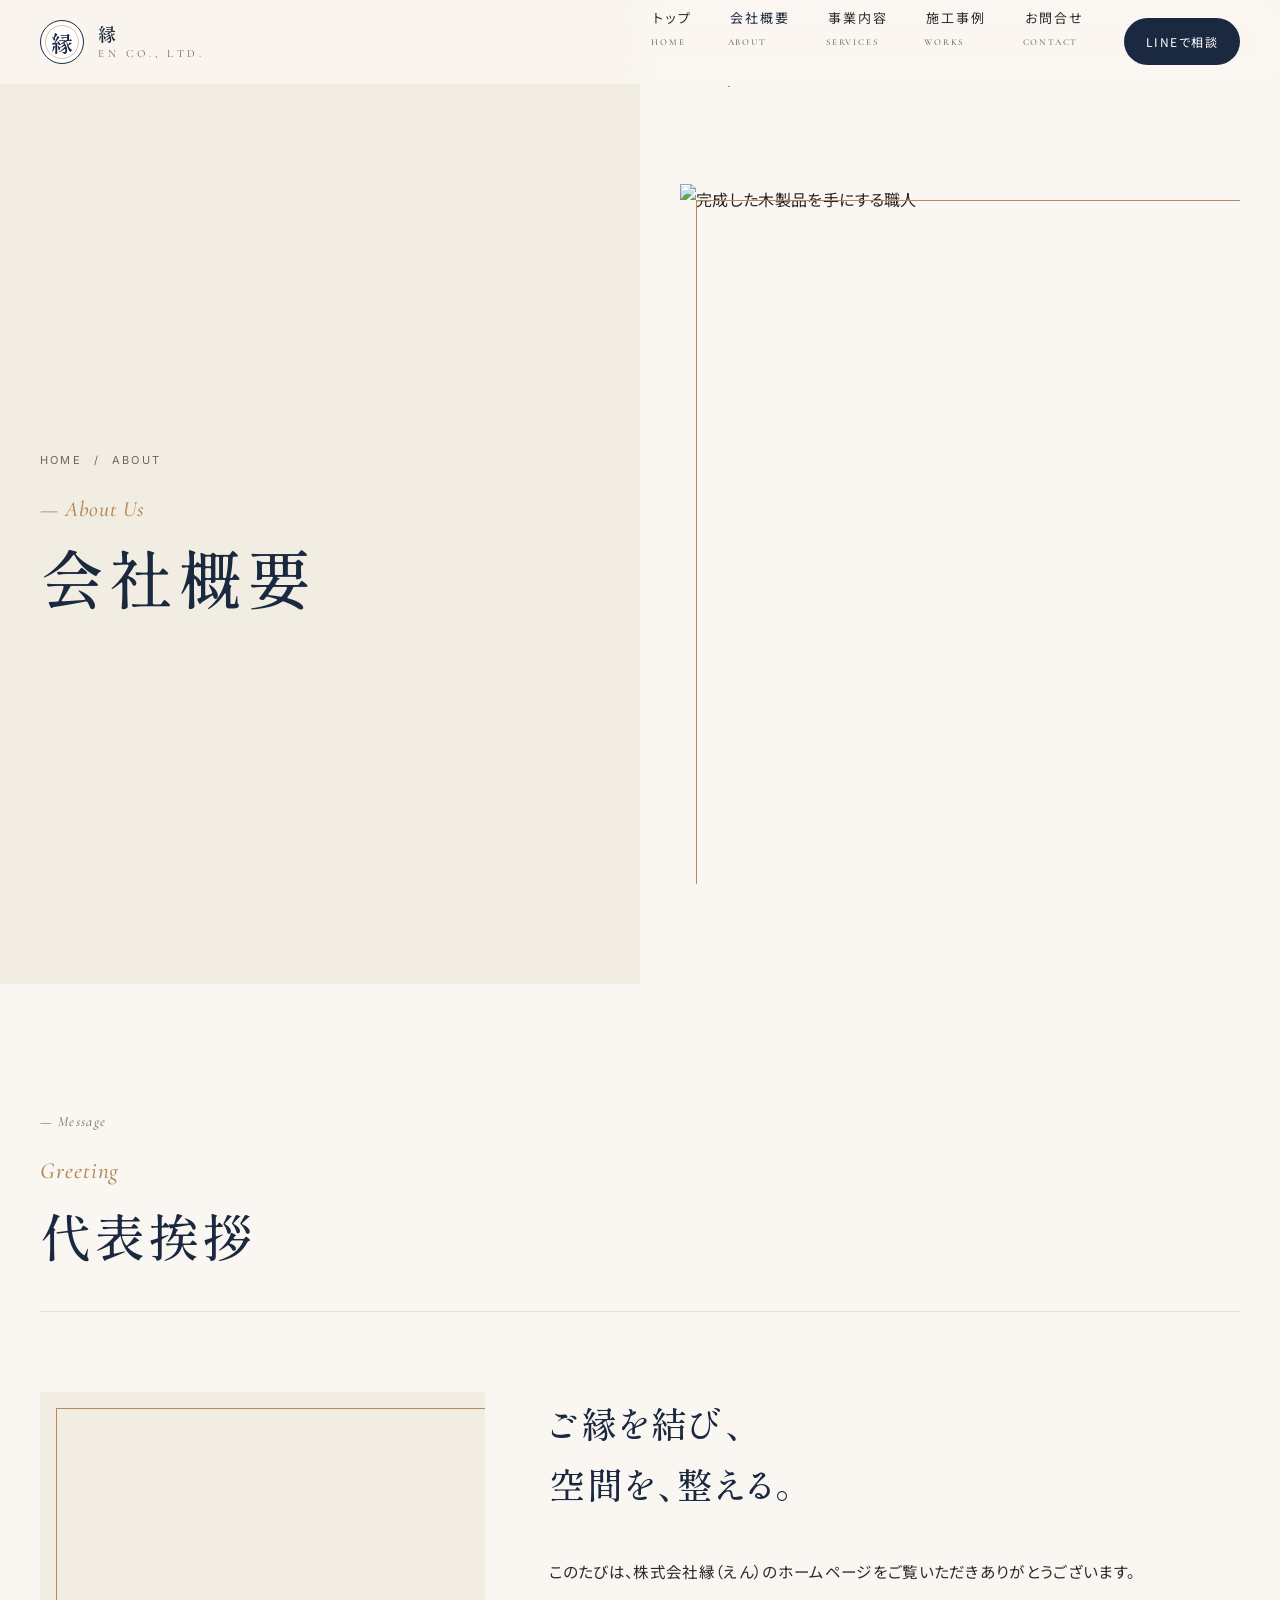
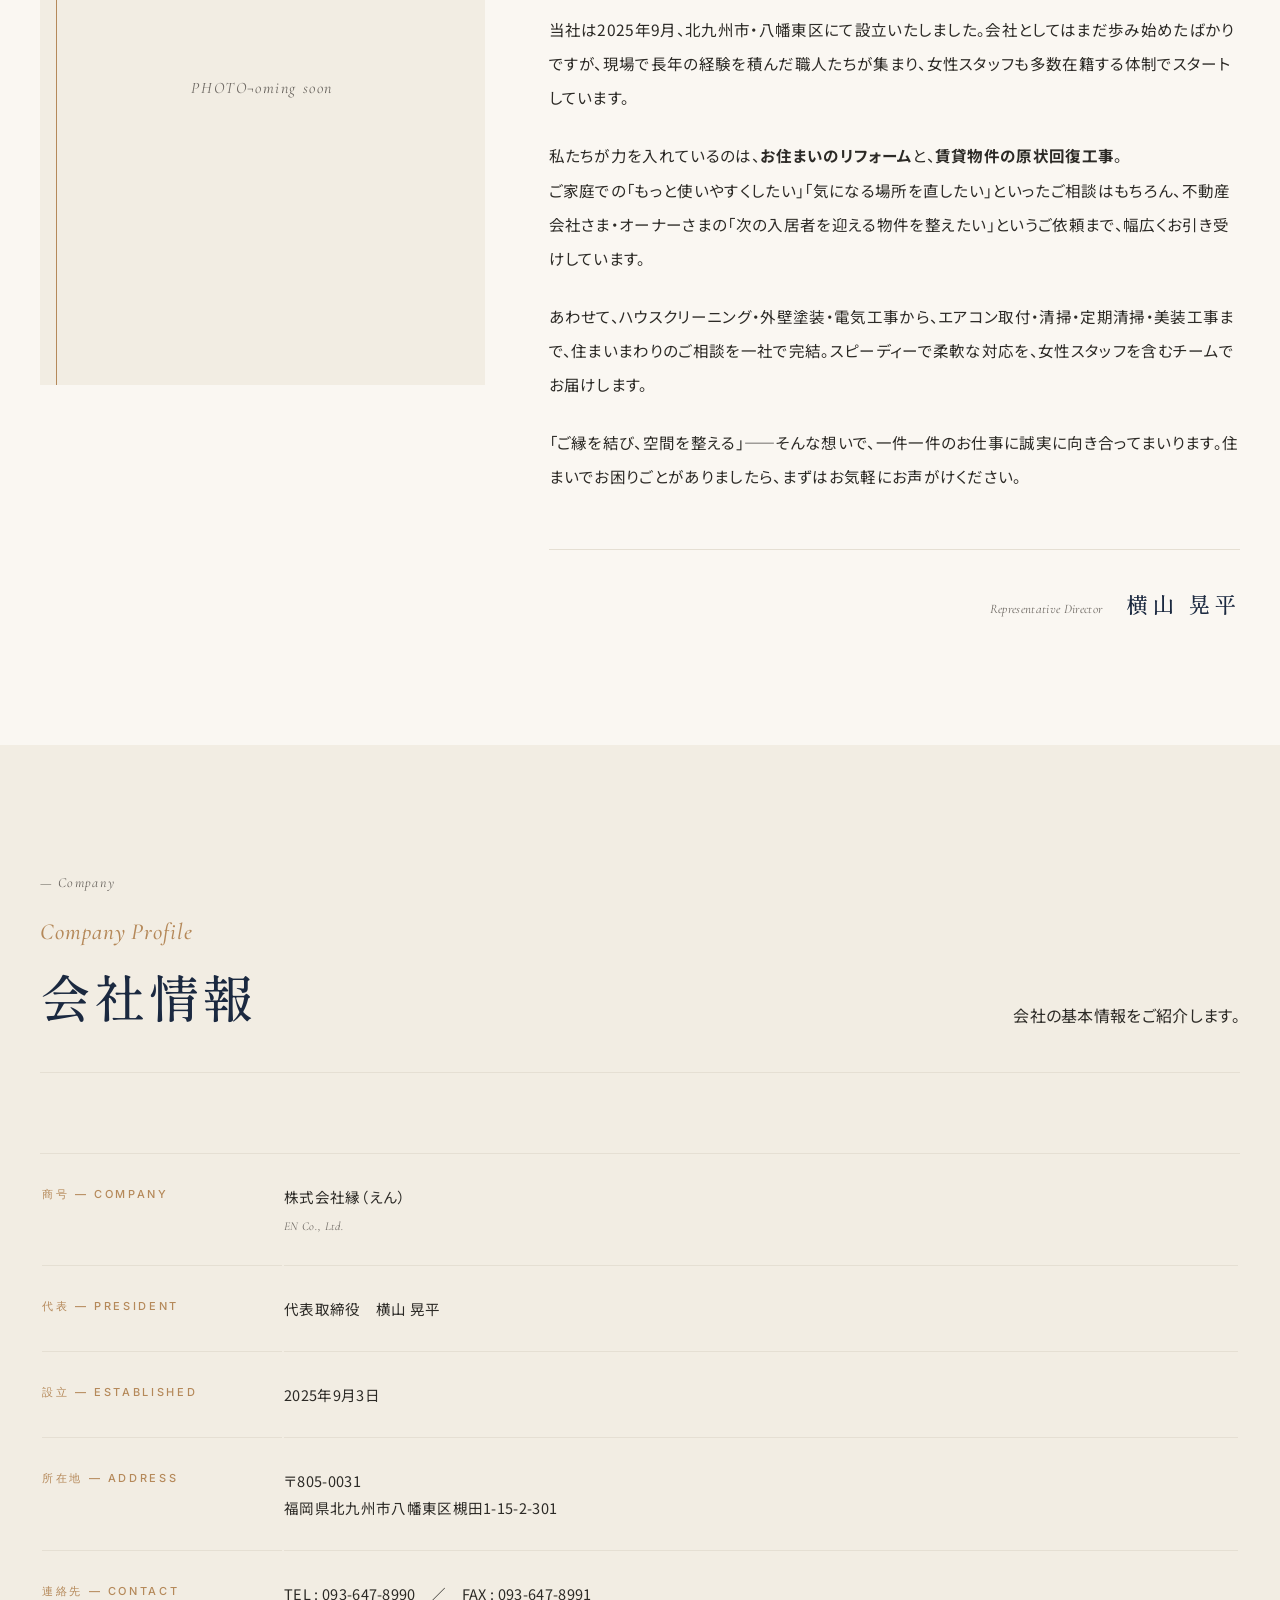
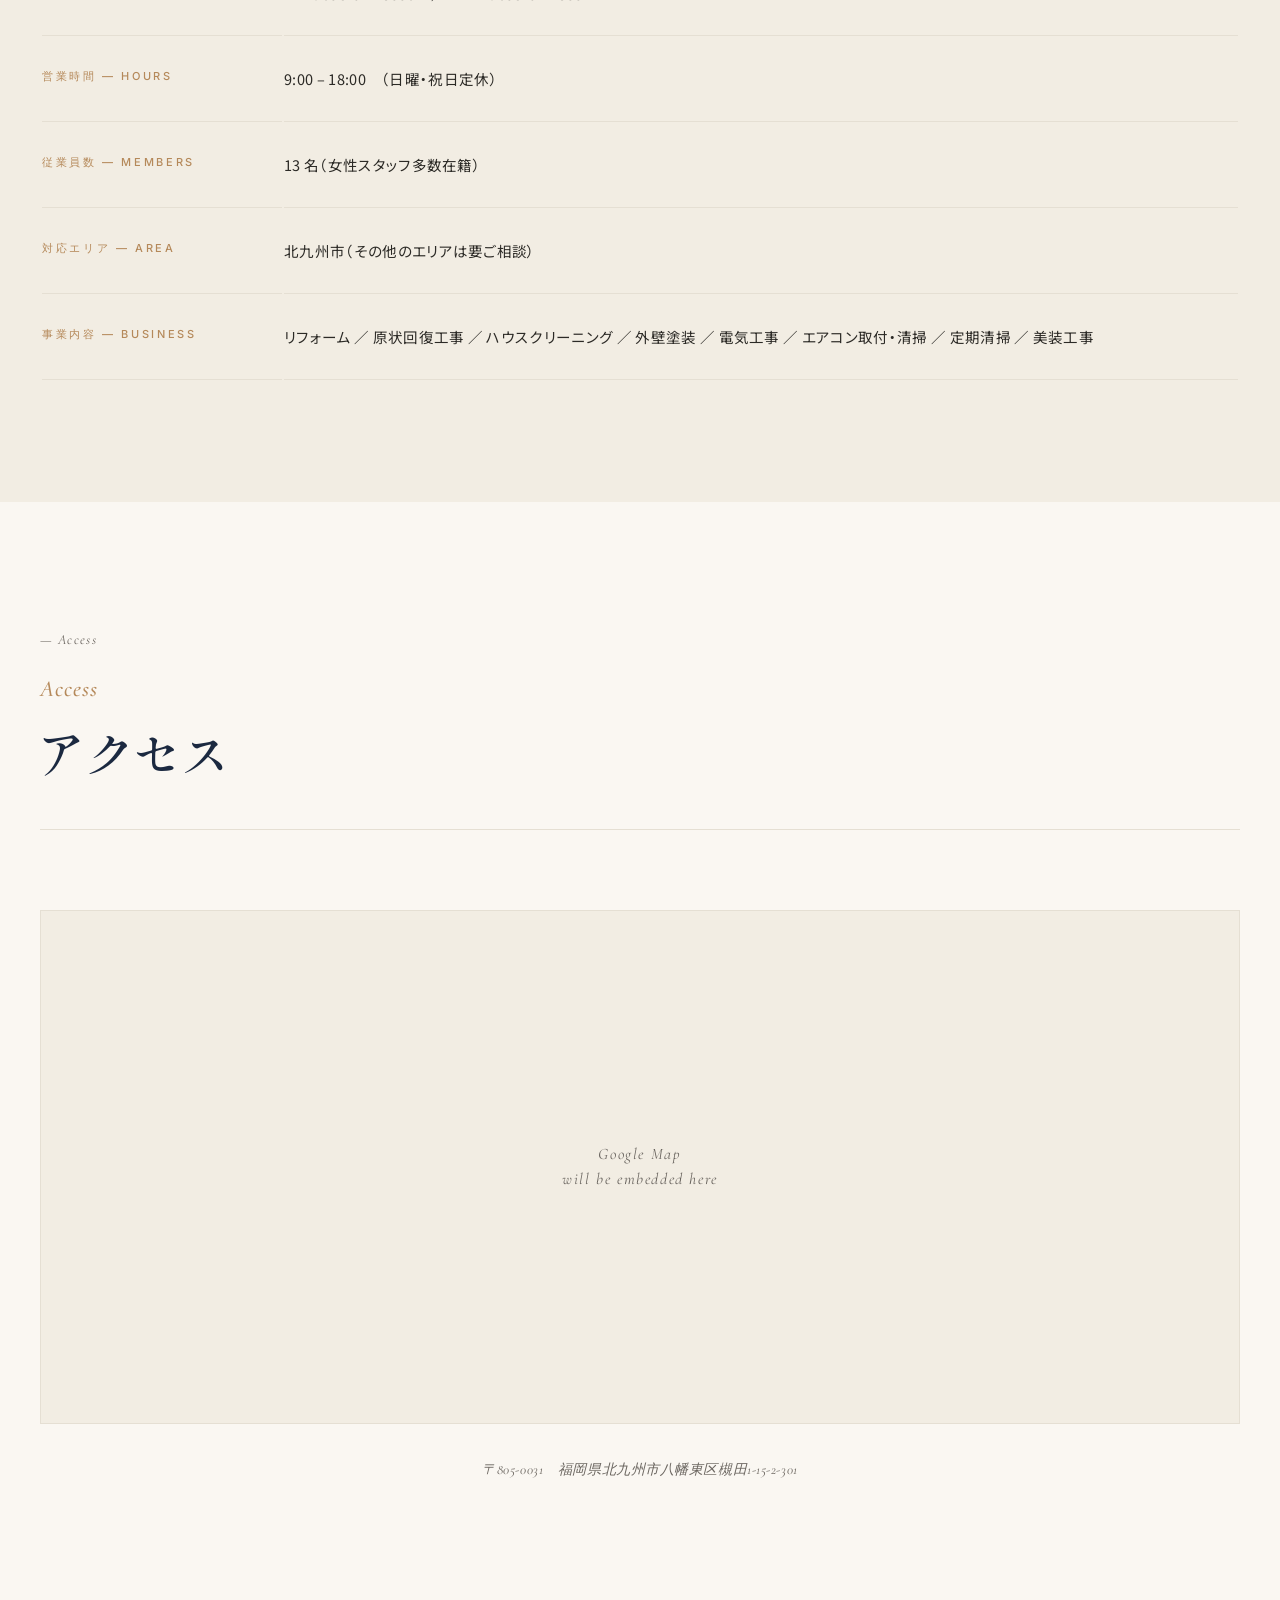
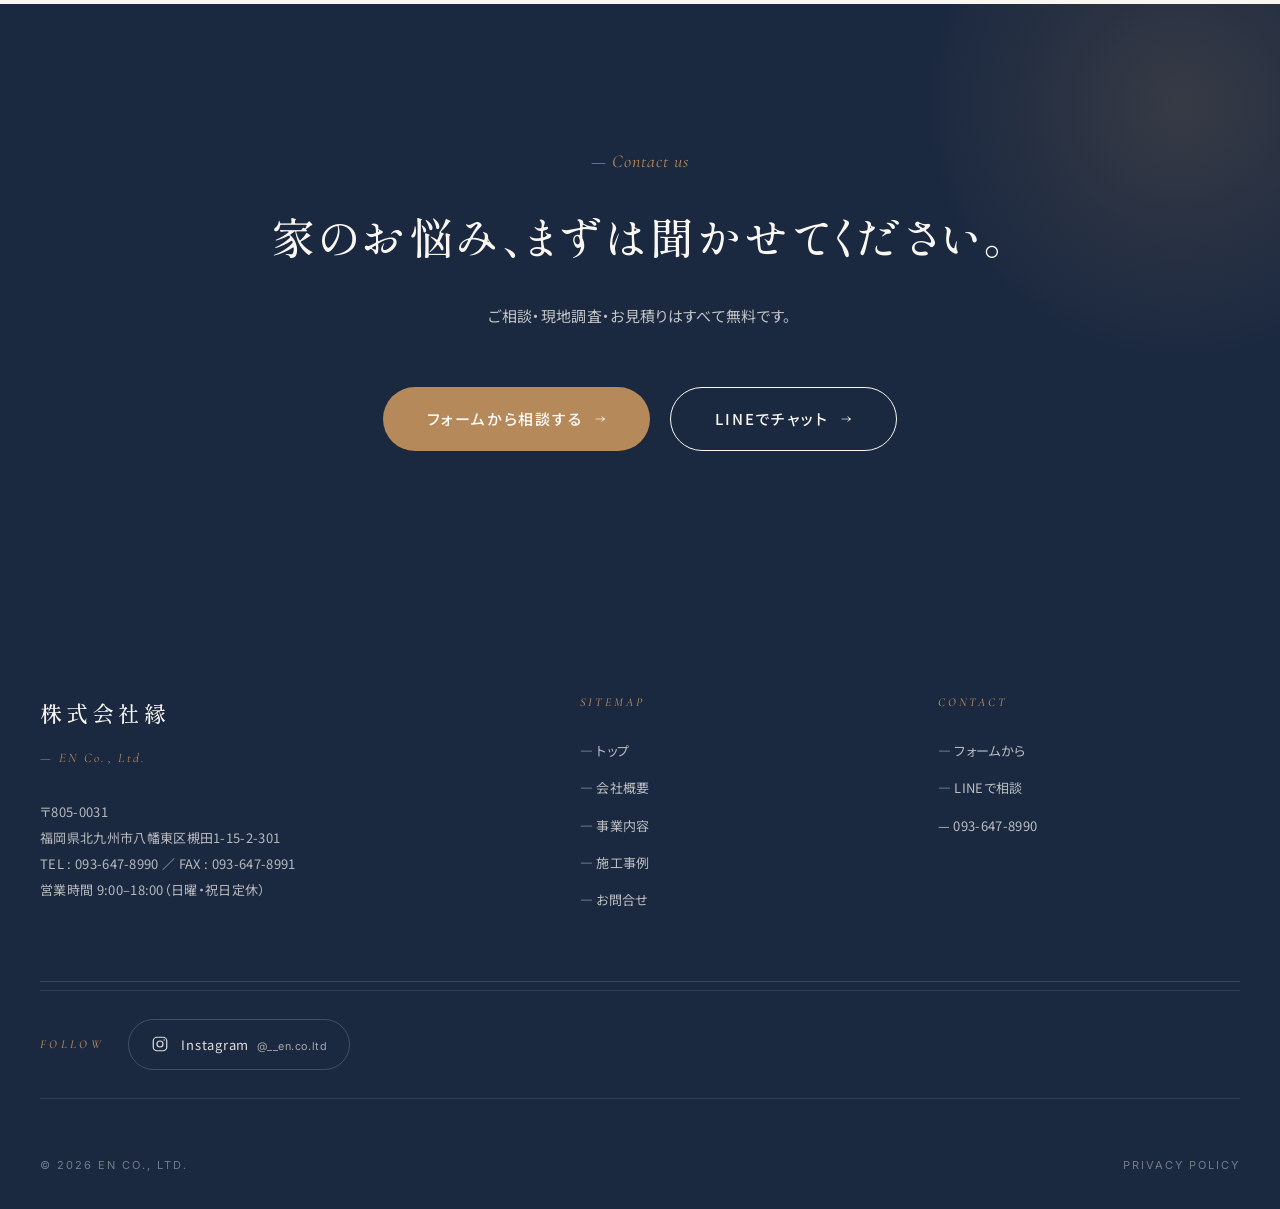
==== about.html @ c2e96997 "Services: swap リノベ → ハウスクリーニング, wire up Instagram Per the president's note (2026-05-19): drop リノベーショ" ====
<!DOCTYPE html>
<html lang="ja">
<head>
<meta charset="UTF-8">
<meta name="viewport" content="width=device-width, initial-scale=1">
<title>会社概要 ｜ 株式会社縁（えん）</title>
<meta name="description" content="株式会社縁（えん）の会社概要・代表挨拶・アクセス情報。北九州市八幡東区を拠点に、お住まいのリフォームと賃貸物件の原状回復を二本柱に、住まいまわりの工事を承ります。">
<link rel="preconnect" href="https://fonts.googleapis.com">
<link rel="preconnect" href="https://fonts.gstatic.com" crossorigin>
<link href="https://fonts.googleapis.com/css2?family=Cormorant+Garamond:ital,wght@0,500;1,500;1,600&family=Inter:wght@400;500;600&family=Noto+Sans+JP:wght@300;400;500;700&family=Shippori+Mincho+B1:wght@400;500;600;700&display=swap" rel="stylesheet">
<link rel="stylesheet" href="assets/css/style.css">
</head>
<body>

<header class="header">
  <div class="header__inner">
    <a href="index.html" class="logo">
      <span class="logo__mark">縁</span>
      <span class="logo__name"><strong>縁</strong><small>EN Co., Ltd.</small></span>
    </a>
    <nav class="gnav">
      <ul class="gnav__list">
        <li><a href="index.html">トップ<small>HOME</small></a></li>
        <li><a href="about.html" class="is-active">会社概要<small>ABOUT</small></a></li>
        <li><a href="services.html">事業内容<small>SERVICES</small></a></li>
        <li><a href="works.html">施工事例<small>WORKS</small></a></li>
        <li><a href="contact.html">お問合せ<small>CONTACT</small></a></li>
      </ul>
      <a href="#" class="gnav__cta">LINEで相談</a>
      <button class="menu-toggle" aria-label="メニュー"><span></span><span></span><span></span></button>
    </nav>
  </div>
</header>

<!-- Page Hero -->
<section class="page-hero">
  <div class="container">
    <div class="page-hero__inner">
      <div data-reveal>
        <p class="crumb"><a href="index.html">Home</a><span>/</span><span>About</span></p>
        <h1 class="page-hero__title">
          <span class="page-hero__title-en">— About Us</span>
          会社概要
        </h1>
      </div>
      <div class="page-hero__visual" data-reveal>
        <img src="https://images.unsplash.com/photo-1626081063434-79a2169791b1?w=900&q=80" alt="完成した木製品を手にする職人">
      </div>
    </div>
  </div>
</section>

<!-- Greeting -->
<section class="section">
  <div class="container">
    <header class="section__head" data-reveal>
      <div class="section__head-main">
        <span class="section__num">— Message</span>
        <h2 class="section__title">
          <span class="section__title-en">Greeting</span>
          代表挨拶
        </h2>
      </div>
    </header>

    <div class="greeting">
      <div class="greeting__photo" data-reveal></div>
      <div data-reveal>
        <h3 class="greeting__title">
          ご縁を結び、<br>
          空間を、整える。
        </h3>
        <div class="greeting__body">
          <p>このたびは、株式会社縁（えん）のホームページをご覧いただきありがとうございます。</p>
          <p>当社は2025年9月、北九州市・八幡東区にて設立いたしました。会社としてはまだ歩み始めたばかりですが、現場で長年の経験を積んだ職人たちが集まり、女性スタッフも多数在籍する体制でスタートしています。</p>
          <p>私たちが力を入れているのは、<strong>お住まいのリフォーム</strong>と、<strong>賃貸物件の原状回復工事</strong>。<br>ご家庭での「もっと使いやすくしたい」「気になる場所を直したい」といったご相談はもちろん、不動産会社さま・オーナーさまの「次の入居者を迎える物件を整えたい」というご依頼まで、幅広くお引き受けしています。</p>
          <p>あわせて、ハウスクリーニング・外壁塗装・電気工事から、エアコン取付・清掃・定期清掃・美装工事まで、住まいまわりのご相談を一社で完結。スピーディーで柔軟な対応を、女性スタッフを含むチームでお届けします。</p>
          <p>「ご縁を結び、空間を整える」——そんな想いで、一件一件のお仕事に誠実に向き合ってまいります。住まいでお困りごとがありましたら、まずはお気軽にお声がけください。</p>
        </div>
        <div class="greeting__sign">
          <small>Representative Director</small>
          <strong>横山 晃平</strong>
        </div>
      </div>
    </div>
  </div>
</section>

<!-- Company info -->
<section class="section section--alt">
  <div class="container">
    <header class="section__head" data-reveal>
      <div class="section__head-main">
        <span class="section__num">— Company</span>
        <h2 class="section__title">
          <span class="section__title-en">Company Profile</span>
          会社情報
        </h2>
      </div>
      <p class="section__lede">会社の基本情報をご紹介します。</p>
    </header>

    <table class="info-table" data-reveal>
      <tbody>
        <tr><th>商号 — Company</th><td>株式会社縁（えん）<small>EN Co., Ltd.</small></td></tr>
        <tr><th>代表 — President</th><td>代表取締役　横山 晃平</td></tr>
        <tr><th>設立 — Established</th><td>2025年9月3日</td></tr>
        <tr><th>所在地 — Address</th><td>〒805-0031<br>福岡県北九州市八幡東区槻田1-15-2-301</td></tr>
        <tr><th>連絡先 — Contact</th><td>TEL : 093-647-8990　／　FAX : 093-647-8991</td></tr>
        <tr><th>営業時間 — Hours</th><td>9:00 – 18:00　（日曜・祝日定休）</td></tr>
        <tr><th>従業員数 — Members</th><td>13 名（女性スタッフ多数在籍）</td></tr>
        <tr><th>対応エリア — Area</th><td>北九州市（その他のエリアは要ご相談）</td></tr>
        <tr><th>事業内容 — Business</th><td>リフォーム ／ 原状回復工事 ／ ハウスクリーニング ／ 外壁塗装 ／ 電気工事 ／ エアコン取付・清掃 ／ 定期清掃 ／ 美装工事</td></tr>
      </tbody>
    </table>
  </div>
</section>

<!-- Access -->
<section class="section">
  <div class="container">
    <header class="section__head" data-reveal>
      <div class="section__head-main">
        <span class="section__num">— Access</span>
        <h2 class="section__title">
          <span class="section__title-en">Access</span>
          アクセス
        </h2>
      </div>
    </header>
    <div class="map-wrap" data-reveal></div>
    <p class="text-center" style="margin-top: 32px; font-family: var(--ff-en); font-style: italic; font-size: 14px; color: var(--text-mute); letter-spacing: 0.04em;">
      〒805-0031　福岡県北九州市八幡東区槻田1-15-2-301
    </p>
  </div>
</section>

<!-- CTA -->
<section class="cta">
  <div class="container">
    <div class="cta__inner">
      <p class="cta__lead">— Contact us</p>
      <h2 class="cta__title">家のお悩み、まずは聞かせてください。</h2>
      <p class="cta__sub">ご相談・現地調査・お見積りはすべて無料です。</p>
      <div class="cta__btns">
        <a href="contact.html" class="btn btn--accent btn--lg">フォームから相談する</a>
        <a href="#" class="btn btn--ghost btn--lg">LINEでチャット</a>
      </div>
    </div>
  </div>
</section>

<footer class="footer">
  <div class="container">
    <div class="footer__top">
      <div>
        <p class="footer__brand">株式会社縁</p>
        <p class="footer__brand-en">— EN Co., Ltd.</p>
        <p class="footer__addr">〒805-0031<br>福岡県北九州市八幡東区槻田1-15-2-301<br>TEL : 093-647-8990 ／ FAX : 093-647-8991<br>営業時間 9:00–18:00（日曜・祝日定休）</p>
      </div>
      <div>
        <p class="footer__nav-title">Sitemap</p>
        <ul class="footer__nav-list">
          <li><a href="index.html">— トップ</a></li>
          <li><a href="about.html">— 会社概要</a></li>
          <li><a href="services.html">— 事業内容</a></li>
          <li><a href="works.html">— 施工事例</a></li>
          <li><a href="contact.html">— お問合せ</a></li>
        </ul>
      </div>
      <div>
        <p class="footer__nav-title">Contact</p>
        <ul class="footer__nav-list">
          <li><a href="contact.html">— フォームから</a></li>
          <li><a href="#">— LINEで相談</a></li>
          <li><a href="tel:0936478990">— 093-647-8990</a></li>
        </ul>
      </div>
    </div>
    <div class="footer__social">
      <div class="footer__social-row">
        <p class="footer__social-label">Follow</p>
        <a href="https://www.instagram.com/__en.co.ltd/" class="footer__social-link" target="_blank" rel="noopener noreferrer" aria-label="Instagram">
          <svg viewBox="0 0 24 24" fill="none" stroke="currentColor" stroke-width="1.6" stroke-linecap="round" stroke-linejoin="round">
            <rect x="3" y="3" width="18" height="18" rx="5"/>
            <circle cx="12" cy="12" r="4"/>
            <circle cx="17.5" cy="6.5" r="1" fill="currentColor" stroke="none"/>
          </svg>
          <span>Instagram <small>@__en.co.ltd</small></span>
        </a>
      </div>
    </div>
    <div class="footer__bottom">
      <p>© 2026 EN Co., Ltd.</p>
      <p><a href="#">Privacy Policy</a></p>
    </div>
  </div>
</footer>

<script src="assets/js/main.js"></script>
</body>
</html>
---- assets/css/style.css ----
/* =========================================================
   株式会社縁 — Editorial Redesign
   Design tokens follow Tailwind v4 / OKLCH philosophy.
========================================================= */

/* ---------- Reset ---------- */
*, *::before, *::after { box-sizing: border-box; margin: 0; padding: 0; }
html { scroll-behavior: smooth; -webkit-text-size-adjust: 100%; }
img, svg { display: block; max-width: 100%; height: auto; }
a { color: inherit; text-decoration: none; }
ul, ol { list-style: none; }
button { background: none; border: none; cursor: pointer; font: inherit; color: inherit; }
input, textarea, select { font: inherit; color: inherit; }

/* ---------- Tokens ---------- */
:root {
  /* Color — warm neutrals + deep navy + ochre */
  --bg:        #FAF7F2;          /* warm white */
  --bg-alt:    #F2EDE3;          /* warm beige */
  --ink:       #1B2940;          /* deep navy */
  --ink-soft:  #2D3D5A;
  --paper:     #FFFFFF;
  --text:      #2C2A26;          /* warm near-black */
  --text-mute: #6B6660;
  --line:      #E5DFD3;
  --accent:    #B5895A;          /* refined ochre */
  --accent-dk: #8E6A42;
  --accent-bg: #F1E8D8;

  /* Type */
  --ff-serif:  "Shippori Mincho B1", "Noto Serif JP", "Hiragino Mincho ProN", serif;
  --ff-sans:   "Noto Sans JP", -apple-system, BlinkMacSystemFont, "Helvetica Neue", sans-serif;
  --ff-en:     "Cormorant Garamond", "Times New Roman", serif;
  --ff-num:    "Inter", "Helvetica Neue", sans-serif;

  /* Layout */
  --container: 1240px;
  --header-h:  84px;

  /* Easing */
  --ease: cubic-bezier(0.22, 1, 0.36, 1);
}

/* ---------- Base ---------- */
html, body { overflow-x: hidden; }
body {
  font-family: var(--ff-sans);
  font-size: 16px;
  line-height: 1.95;
  color: var(--text);
  background: var(--bg);
  -webkit-font-smoothing: antialiased;
  font-feature-settings: "palt";
  letter-spacing: 0.02em;
  word-break: break-word;
  overflow-wrap: anywhere;
}
::selection { background: var(--ink); color: var(--bg); }

/* ---------- Helpers ---------- */
.container { max-width: var(--container); margin: 0 auto; padding: 0 32px; }
.serif { font-family: var(--ff-serif); }
.en { font-family: var(--ff-en); font-style: italic; font-weight: 500; letter-spacing: 0.02em; }
.num { font-family: var(--ff-num); letter-spacing: 0.05em; }
.eyebrow {
  font-family: var(--ff-num);
  font-size: 11px;
  letter-spacing: 0.32em;
  text-transform: uppercase;
  color: var(--accent);
  font-weight: 500;
}
.line {
  display: inline-block;
  width: 36px;
  height: 1px;
  background: var(--accent);
  vertical-align: middle;
  margin-right: 14px;
}
.text-center { text-align: center; }

/* ---------- Header ---------- */
.header {
  position: fixed;
  inset: 0 0 auto 0;
  height: var(--header-h);
  z-index: 100;
  background: rgba(250, 247, 242, 0.78);
  backdrop-filter: saturate(180%) blur(14px);
  -webkit-backdrop-filter: saturate(180%) blur(14px);
  border-bottom: 1px solid transparent;
  transition: border-color 0.4s var(--ease), background 0.4s var(--ease);
}
.header.is-scrolled { border-bottom-color: var(--line); background: rgba(250, 247, 242, 0.95); }
.header__inner {
  height: 100%;
  display: flex;
  align-items: center;
  justify-content: space-between;
  max-width: var(--container);
  margin: 0 auto;
  padding: 0 32px;
}

.logo { display: flex; align-items: center; gap: 14px; }
.logo__mark {
  width: 44px;
  height: 44px;
  border-radius: 50%;
  border: 1px solid var(--ink);
  position: relative;
  display: grid;
  place-items: center;
  color: var(--ink);
  font-family: var(--ff-serif);
  font-size: 22px;
  font-weight: 600;
  background: var(--paper);
  transition: transform 0.5s var(--ease);
}
.logo:hover .logo__mark { transform: rotate(-12deg); }
.logo__mark::after {
  content: "";
  position: absolute;
  inset: 4px;
  border: 1px solid var(--accent);
  border-radius: 50%;
  opacity: 0.5;
}
.logo__name { line-height: 1.2; }
.logo__name strong {
  font-family: var(--ff-serif);
  font-size: 18px;
  letter-spacing: 0.18em;
  font-weight: 600;
  color: var(--ink);
  display: block;
}
.logo__name small {
  font-family: var(--ff-en);
  font-size: 11px;
  letter-spacing: 0.32em;
  color: var(--text-mute);
  text-transform: uppercase;
  display: block;
  margin-top: 3px;
}

.gnav { display: flex; align-items: center; gap: 40px; }
.gnav__list { display: flex; gap: 36px; align-items: center; }
.gnav__list a {
  font-size: 13px;
  letter-spacing: 0.16em;
  position: relative;
  padding: 8px 2px;
  color: var(--text);
  transition: color 0.3s;
}
.gnav__list a small {
  display: block;
  font-family: var(--ff-en);
  font-size: 9px;
  letter-spacing: 0.2em;
  color: var(--text-mute);
  margin-top: 2px;
  text-transform: uppercase;
  font-style: normal;
  font-weight: 500;
}
.gnav__list a::after {
  content: "";
  position: absolute;
  left: 0;
  right: 0;
  bottom: -2px;
  height: 1px;
  background: var(--accent);
  transform: scaleX(0);
  transform-origin: left;
  transition: transform 0.4s var(--ease);
}
.gnav__list a:hover, .gnav__list a.is-active { color: var(--ink); }
.gnav__list a:hover::after, .gnav__list a.is-active::after { transform: scaleX(1); }

.gnav__cta {
  display: inline-flex;
  align-items: center;
  gap: 8px;
  padding: 12px 22px;
  border-radius: 999px;
  background: var(--ink);
  color: var(--paper) !important;
  font-size: 12px;
  letter-spacing: 0.12em;
  transition: background 0.3s, transform 0.3s var(--ease);
}
.gnav__cta:hover { background: var(--accent-dk); transform: translateY(-2px); }
.gnav__cta::after { display: none !important; }

.menu-toggle {
  display: none;
  width: 44px;
  height: 44px;
  position: relative;
}
.menu-toggle span {
  position: absolute;
  left: 10px;
  width: 24px;
  height: 1px;
  background: var(--ink);
  transition: all 0.4s var(--ease);
}
.menu-toggle span:nth-child(1) { top: 16px; }
.menu-toggle span:nth-child(2) { top: 22px; }
.menu-toggle span:nth-child(3) { top: 28px; }
.menu-toggle.is-open span:nth-child(1) { top: 22px; transform: rotate(45deg); }
.menu-toggle.is-open span:nth-child(2) { opacity: 0; }
.menu-toggle.is-open span:nth-child(3) { top: 22px; transform: rotate(-45deg); }

/* ---------- Buttons ---------- */
.btn {
  display: inline-flex;
  align-items: center;
  justify-content: center;
  gap: 12px;
  min-height: 56px;
  padding: 0 36px;
  font-size: 14px;
  letter-spacing: 0.12em;
  font-weight: 500;
  border-radius: 999px;
  transition: all 0.5s var(--ease);
  position: relative;
  overflow: hidden;
}
.btn::after {
  content: "→";
  display: inline-block;
  font-family: var(--ff-en);
  font-style: normal;
  font-size: 16px;
  transition: transform 0.4s var(--ease);
}
.btn:hover::after { transform: translateX(4px); }
.btn--ink { background: var(--ink); color: var(--paper); }
.btn--ink:hover { background: var(--accent-dk); }
.btn--accent { background: var(--accent); color: var(--paper); }
.btn--accent:hover { background: var(--accent-dk); }
.btn--ghost { border: 1px solid var(--ink); color: var(--ink); background: transparent; }
.btn--ghost:hover { background: var(--ink); color: var(--paper); }
.btn--line { background: #06c755; color: #fff; }
.btn--line:hover { background: #05a848; }
.btn--lg { min-height: 64px; padding: 0 44px; font-size: 15px; }
.btn--full { width: 100%; }

/* ---------- Hero (Top) ---------- */
.hero {
  position: relative;
  padding: calc(var(--header-h) + 40px) 0 80px;
  overflow: hidden;
  background: var(--bg);
}
.hero__layout {
  display: grid;
  grid-template-columns: 1.05fr 1fr;
  gap: 80px;
  align-items: center;
  min-height: calc(100vh - var(--header-h));
  padding: 40px 0;
}
.hero__copy { position: relative; }
.hero__eyebrow { margin-bottom: 36px; display: inline-flex; align-items: center; }
.hero__title {
  font-family: var(--ff-serif);
  font-weight: 500;
  font-size: clamp(38px, 6vw, 76px);
  line-height: 1.32;
  letter-spacing: 0.06em;
  color: var(--ink);
  margin-bottom: 36px;
}
.hero__title em {
  font-style: normal;
  color: var(--accent);
  font-family: inherit;
  font-weight: 600;
}
.hero__catchphrase-en {
  font-family: var(--ff-en);
  font-style: italic;
  font-size: 16px;
  letter-spacing: 0.06em;
  color: var(--accent);
  margin-top: 24px;
  margin-bottom: 8px;
}
.hero__sub {
  font-size: 16px;
  line-height: 2.2;
  color: var(--text);
  margin-bottom: 48px;
  max-width: 520px;
}
.hero__ctas { display: flex; gap: 16px; flex-wrap: wrap; }

.hero__visual {
  position: relative;
  aspect-ratio: 4 / 5;
  overflow: hidden;
}
.hero__visual::before {
  content: "";
  position: absolute;
  inset: 0;
  background: url('https://images.unsplash.com/photo-1776831234992-57ee0eaa9bbf?w=1600&q=85') center/cover;
  filter: saturate(0.85) contrast(1.05);
}
.hero__visual::after {
  content: "";
  position: absolute;
  inset: 0;
  background: linear-gradient(to bottom, transparent 50%, rgba(27, 41, 64, 0.18));
}
.hero__caption {
  position: absolute;
  bottom: 32px;
  right: 32px;
  background: var(--bg);
  padding: 24px 32px;
  z-index: 2;
  border-top: 1px solid var(--accent);
}
.hero__caption-num {
  font-family: var(--ff-en);
  font-style: italic;
  font-size: 56px;
  color: var(--ink);
  line-height: 1;
  margin-bottom: 8px;
}
.hero__caption-num small { font-size: 18px; vertical-align: super; }
.hero__caption-label {
  font-family: var(--ff-num);
  font-size: 11px;
  letter-spacing: 0.3em;
  color: var(--text-mute);
  text-transform: uppercase;
}

.hero__scroll {
  position: absolute;
  bottom: 24px;
  left: 50%;
  transform: translateX(-50%);
  display: flex;
  flex-direction: column;
  align-items: center;
  gap: 8px;
  font-family: var(--ff-en);
  font-size: 11px;
  letter-spacing: 0.32em;
  color: var(--text-mute);
  text-transform: uppercase;
}
.hero__scroll::after {
  content: "";
  display: block;
  width: 1px;
  height: 60px;
  background: linear-gradient(to bottom, var(--accent), transparent);
  animation: scrollDown 2.4s ease-in-out infinite;
}
@keyframes scrollDown {
  0% { transform: scaleY(0); transform-origin: top; }
  50% { transform: scaleY(1); transform-origin: top; }
  50.01% { transform-origin: bottom; }
  100% { transform: scaleY(0); transform-origin: bottom; }
}

/* ---------- Section ---------- */
.section { padding: 140px 0; position: relative; }
.section--alt { background: var(--bg-alt); }
.section--ink { background: var(--ink); color: var(--bg); }
.section--ink .eyebrow { color: var(--accent); }

.section__head {
  display: grid;
  grid-template-columns: 1fr auto;
  gap: 40px;
  align-items: end;
  margin-bottom: 80px;
  border-bottom: 1px solid var(--line);
  padding-bottom: 40px;
}
.section__head-main { max-width: 720px; }
.section__num {
  font-family: var(--ff-en);
  font-style: italic;
  font-size: 14px;
  color: var(--text-mute);
  letter-spacing: 0.1em;
}
.section__title {
  font-family: var(--ff-serif);
  font-size: clamp(32px, 4vw, 52px);
  font-weight: 500;
  line-height: 1.4;
  letter-spacing: 0.06em;
  color: var(--ink);
  margin-top: 20px;
}
.section--ink .section__title { color: var(--bg); }
.section__title-en {
  display: block;
  font-family: var(--ff-en);
  font-style: italic;
  font-size: 0.45em;
  color: var(--accent);
  margin-bottom: 12px;
  letter-spacing: 0.04em;
  font-weight: 500;
}
.section__lede {
  font-size: 16px;
  line-height: 2.1;
  color: var(--text);
  max-width: 380px;
}
.section--ink .section__lede { color: rgba(250, 247, 242, 0.78); }

/* ---------- Service grid ---------- */
.svc-grid {
  display: grid;
  grid-template-columns: repeat(2, 1fr);
  border-top: 1px solid var(--line);
  border-left: 1px solid var(--line);
}
.svc-cell {
  padding: 56px 48px;
  border-right: 1px solid var(--line);
  border-bottom: 1px solid var(--line);
  background: var(--paper);
  position: relative;
  transition: background 0.4s var(--ease);
}
.svc-cell:hover { background: var(--bg); }
.svc-cell__num {
  font-family: var(--ff-en);
  font-style: italic;
  font-size: 14px;
  color: var(--accent);
  letter-spacing: 0.1em;
  margin-bottom: 24px;
}
.svc-cell__icon { width: 40px; height: 40px; color: var(--ink); margin-bottom: 24px; }
.svc-cell__title {
  font-family: var(--ff-serif);
  font-size: 24px;
  font-weight: 500;
  letter-spacing: 0.08em;
  color: var(--ink);
  margin-bottom: 12px;
}
.svc-cell__title-en {
  font-family: var(--ff-en);
  font-style: italic;
  font-size: 14px;
  color: var(--text-mute);
  margin-bottom: 24px;
  letter-spacing: 0.06em;
}
.svc-cell__desc { font-size: 14.5px; line-height: 2; color: var(--text); }
.svc-cell--main { background: linear-gradient(180deg, var(--accent-bg) 0%, var(--paper) 100%); }
.svc-cell--main .svc-cell__num { color: var(--accent-dk); font-weight: 700; }
.svc-cell--main .svc-cell__icon { color: var(--accent-dk); }
.svc-row--main .svc-row__num { color: var(--accent-dk); font-style: normal; font-weight: 600; }

/* Other services grid */
.other-grid {
  display: grid;
  grid-template-columns: repeat(4, 1fr);
  gap: 28px;
}
.other-cell {
  background: var(--paper);
  border: 1px solid var(--line);
  padding: 36px 28px;
  text-align: center;
  transition: border-color 0.3s, transform 0.3s var(--ease);
}
.other-cell:hover { border-color: var(--accent); transform: translateY(-3px); }
.other-cell .svc-cell__icon { margin: 0 auto 20px; }
.other-cell__title {
  font-family: var(--ff-serif);
  font-size: 18px;
  font-weight: 500;
  letter-spacing: 0.06em;
  color: var(--ink);
  margin-bottom: 12px;
  line-height: 1.6;
}
.other-cell__desc { font-size: 13.5px; line-height: 1.95; color: var(--text); }
@media (max-width: 1024px) {
  .other-grid { grid-template-columns: repeat(2, 1fr); gap: 20px; }
}
@media (max-width: 480px) {
  .other-grid { grid-template-columns: 1fr; }
  .other-cell { padding: 28px 24px; }
}

/* Merged cell (5th service + CTA block) */
.svc-merged {
  grid-column: 1 / -1;
  display: grid;
  grid-template-columns: 1fr 1fr;
  border-right: 1px solid var(--line);
  border-bottom: 1px solid var(--line);
}
.svc-merged__inner { padding: 56px 48px; background: var(--paper); border-right: 1px solid var(--line); }
.svc-merged__cta {
  padding: 56px 48px;
  display: flex;
  flex-direction: column;
  justify-content: center;
  background: var(--ink);
  color: var(--bg);
}
.svc-merged__cta-eyebrow { color: var(--accent) !important; margin-bottom: 24px; display: inline-block; }
.svc-merged__cta-title {
  font-family: var(--ff-serif);
  font-size: 28px;
  font-weight: 500;
  letter-spacing: 0.06em;
  line-height: 1.6;
  color: var(--bg);
  margin-bottom: 28px;
}
.svc-merged__cta .btn { align-self: flex-start; }

/* ---------- Reasons ---------- */
.reasons {
  display: grid;
  grid-template-columns: repeat(3, 1fr);
  gap: 64px;
}
.reasons--four { grid-template-columns: repeat(4, 1fr); gap: 48px; }
@media (max-width: 1280px) {
  .reasons--four { grid-template-columns: repeat(2, 1fr); gap: 56px 40px; }
}
@media (max-width: 1024px) {
  .reasons--four { grid-template-columns: repeat(2, 1fr); gap: 48px 32px; }
}
@media (max-width: 768px) {
  .reasons--four { grid-template-columns: 1fr; gap: 48px; }
}
.reason { position: relative; }
.reason__num {
  font-family: var(--ff-en);
  font-style: italic;
  font-size: 80px;
  color: var(--accent);
  line-height: 1;
  margin-bottom: 24px;
  font-weight: 500;
}
.reason__title {
  font-family: var(--ff-serif);
  font-size: 22px;
  font-weight: 500;
  line-height: 1.6;
  letter-spacing: 0.06em;
  color: var(--ink);
  margin-bottom: 20px;
  padding-bottom: 20px;
  border-bottom: 1px solid var(--line);
}
.reason__desc { font-size: 14.5px; line-height: 2; color: var(--text); }
.section--ink .reason__title { color: var(--bg); border-bottom-color: rgba(250,247,242,0.18); }
.section--ink .reason__desc { color: rgba(250, 247, 242, 0.78); }

/* ---------- Works grid ---------- */
.works {
  display: grid;
  grid-template-columns: repeat(3, 1fr);
  gap: 56px 32px;
}
.works--two { grid-template-columns: repeat(2, 1fr); gap: 56px 40px; }
.work {
  display: block;
  cursor: pointer;
}
.work__thumb {
  aspect-ratio: 4 / 5;
  overflow: hidden;
  position: relative;
  margin-bottom: 24px;
  background: var(--bg-alt);
}
.work__thumb img {
  width: 100%;
  height: 100%;
  object-fit: cover;
  filter: saturate(0.88) contrast(1.04);
  transition: transform 1.2s var(--ease);
}
.work:hover .work__thumb img { transform: scale(1.06); }
.work__num {
  position: absolute;
  top: 20px;
  left: 20px;
  font-family: var(--ff-en);
  font-style: italic;
  font-size: 18px;
  color: var(--paper);
  z-index: 1;
}
.work__cat {
  position: absolute;
  bottom: 20px;
  left: 20px;
  font-family: var(--ff-num);
  font-size: 11px;
  letter-spacing: 0.24em;
  color: var(--paper);
  text-transform: uppercase;
  background: rgba(27, 41, 64, 0.85);
  padding: 8px 14px;
  z-index: 1;
}
.work__title {
  font-family: var(--ff-serif);
  font-size: 18px;
  font-weight: 500;
  letter-spacing: 0.06em;
  color: var(--ink);
  margin-bottom: 8px;
  line-height: 1.6;
  transition: color 0.3s;
}
.work:hover .work__title { color: var(--accent); }
.work__meta {
  font-family: var(--ff-num);
  font-size: 11px;
  letter-spacing: 0.18em;
  color: var(--text-mute);
  text-transform: uppercase;
  display: flex;
  gap: 16px;
}
.work--placeholder { cursor: default; pointer-events: none; opacity: 0.7; }
.work__thumb--placeholder {
  background: linear-gradient(135deg, var(--bg-alt), var(--line));
  display: flex;
  align-items: center;
  justify-content: center;
}
.work__thumb--placeholder::before {
  content: "—";
  font-family: var(--ff-en);
  font-style: italic;
  font-size: 48px;
  color: var(--text-mute);
  opacity: 0.5;
}
.work--placeholder .work__cat { background: rgba(107, 102, 96, 0.92); }

/* ---------- About preview (Top) ---------- */
.about-preview { display: grid; grid-template-columns: 1fr 1.1fr; gap: 100px; align-items: center; }
.about-preview__visual {
  aspect-ratio: 4 / 5;
  position: relative;
  overflow: hidden;
}
.about-preview__visual img {
  width: 100%; height: 100%; object-fit: cover;
  filter: saturate(0.85) contrast(1.04);
}
.about-preview__visual::after {
  content: "";
  position: absolute;
  inset: 0;
  border: 1px solid var(--accent);
  pointer-events: none;
  transform: translate(20px, 20px);
}
.about-preview__copy h2 {
  font-family: var(--ff-serif);
  font-size: clamp(28px, 3.5vw, 44px);
  font-weight: 500;
  letter-spacing: 0.06em;
  line-height: 1.5;
  color: var(--ink);
  margin: 24px 0 32px;
}
.about-preview__copy p {
  font-size: 15.5px;
  line-height: 2.1;
  margin-bottom: 24px;
  color: var(--text);
}
.about-preview__cta { margin-top: 40px; display: flex; gap: 24px; flex-wrap: wrap; align-items: center; }
.about-preview__ig {
  display: inline-flex;
  align-items: center;
  gap: 10px;
  font-family: var(--ff-en);
  font-style: italic;
  font-size: 13px;
  letter-spacing: 0.06em;
  color: var(--text-mute);
  transition: color 0.3s var(--ease);
}
.about-preview__ig:hover { color: var(--accent-dk); }
.about-preview__ig svg { width: 18px; height: 18px; color: var(--accent); }
.about-preview__ig small { font-family: var(--ff-num); font-style: normal; letter-spacing: 0.04em; opacity: 0.7; }
.section__more { text-align: center; margin-top: 80px; }
@media (max-width: 768px) {
  .section__more { margin-top: 48px; }
  .about-preview__cta { margin-top: 32px; }
}

/* ---------- CTA Section ---------- */
.cta {
  padding: 140px 0;
  background: var(--ink);
  color: var(--bg);
  position: relative;
  overflow: hidden;
}
.cta::before {
  content: "";
  position: absolute;
  top: -200px;
  right: -200px;
  width: 600px;
  height: 600px;
  border-radius: 50%;
  background: radial-gradient(circle, rgba(181, 137, 90, 0.18), transparent 60%);
  pointer-events: none;
}
.cta__inner { position: relative; z-index: 1; max-width: 880px; margin: 0 auto; text-align: center; }
.cta__lead {
  font-family: var(--ff-en);
  font-style: italic;
  font-size: 18px;
  color: var(--accent);
  letter-spacing: 0.06em;
  margin-bottom: 24px;
}
.cta__title {
  font-family: var(--ff-serif);
  font-size: clamp(28px, 3.5vw, 44px);
  font-weight: 500;
  line-height: 1.5;
  letter-spacing: 0.08em;
  color: var(--bg);
  margin-bottom: 32px;
}
.cta__sub { font-size: 15px; line-height: 2; color: rgba(250,247,242,0.75); margin-bottom: 56px; }
.cta__btns { display: flex; gap: 20px; justify-content: center; flex-wrap: wrap; }
.cta__btns .btn--ghost { border-color: var(--bg); color: var(--bg); }
.cta__btns .btn--ghost:hover { background: var(--bg); color: var(--ink); }

/* ---------- Footer ---------- */
.footer { background: var(--ink); color: rgba(250,247,242,0.72); padding: 100px 0 32px; }
.footer__top { display: grid; grid-template-columns: 1.6fr 1fr 1fr; gap: 80px; padding-bottom: 56px; border-bottom: 1px solid rgba(250,247,242,0.14); }
.footer__brand { font-family: var(--ff-serif); font-size: 22px; letter-spacing: 0.18em; color: var(--bg); margin-bottom: 12px; font-weight: 500; }
.footer__brand-en { font-family: var(--ff-en); font-style: italic; font-size: 13px; letter-spacing: 0.18em; color: var(--accent); margin-bottom: 28px; }
.footer__addr { font-size: 13px; line-height: 2; color: rgba(250,247,242,0.7); }
.footer__nav-title { font-family: var(--ff-en); font-style: italic; font-size: 12px; letter-spacing: 0.24em; color: var(--accent); margin-bottom: 24px; text-transform: uppercase; font-weight: 500; }
.footer__nav-list li { margin-bottom: 12px; font-size: 13px; }
.footer__nav-list a { transition: color 0.3s; }
.footer__nav-list a:hover { color: var(--accent); }
.footer__bottom { padding-top: 28px; display: flex; justify-content: space-between; flex-wrap: wrap; gap: 12px; font-family: var(--ff-num); font-size: 11px; letter-spacing: 0.18em; color: rgba(250,247,242,0.4); text-transform: uppercase; }

.footer__social {
  padding: 28px 0;
  margin-top: 8px;
  border-top: 1px solid rgba(250, 247, 242, 0.1);
  border-bottom: 1px solid rgba(250, 247, 242, 0.1);
  margin-bottom: 28px;
}
.footer__social-row {
  display: flex;
  align-items: center;
  gap: 24px;
  flex-wrap: wrap;
}
.footer__social-label {
  font-family: var(--ff-en);
  font-style: italic;
  font-size: 12px;
  letter-spacing: 0.28em;
  color: var(--accent);
  text-transform: uppercase;
  font-weight: 500;
}
.footer__social-link {
  display: inline-flex;
  align-items: center;
  gap: 12px;
  padding: 12px 22px;
  border: 1px solid rgba(250, 247, 242, 0.18);
  border-radius: 999px;
  font-size: 13px;
  letter-spacing: 0.06em;
  color: rgba(250, 247, 242, 0.88);
  transition: all 0.35s var(--ease);
}
.footer__social-link:hover {
  background: var(--accent);
  border-color: var(--accent);
  color: var(--bg);
  transform: translateY(-1px);
}
.footer__social-link svg { width: 18px; height: 18px; }
.footer__social-link small { opacity: 0.7; font-family: var(--ff-num); letter-spacing: 0.04em; margin-left: 4px; }
@media (max-width: 768px) {
  .footer__social-row { gap: 12px; }
  .footer__social-link { padding: 10px 16px; font-size: 12px; }
}

/* ---------- Page Hero (Subpages) ---------- */
.page-hero {
  position: relative;
  padding: calc(var(--header-h) + 100px) 0 100px;
  overflow: hidden;
  background: var(--bg-alt);
}
.page-hero::before {
  content: "";
  position: absolute;
  top: 0;
  right: 0;
  width: 50%;
  height: 100%;
  background: var(--bg);
  z-index: 0;
}
.page-hero__inner {
  position: relative;
  z-index: 1;
  display: grid;
  grid-template-columns: 1fr 1fr;
  gap: 80px;
  align-items: center;
}
.page-hero__title {
  font-family: var(--ff-serif);
  font-size: clamp(40px, 5vw, 68px);
  font-weight: 500;
  line-height: 1.3;
  letter-spacing: 0.08em;
  color: var(--ink);
  margin-top: 24px;
}
.page-hero__title-en {
  display: block;
  font-family: var(--ff-en);
  font-style: italic;
  font-size: 0.34em;
  color: var(--accent);
  margin-bottom: 12px;
  letter-spacing: 0.04em;
}
.page-hero__visual {
  aspect-ratio: 4 / 5;
  overflow: hidden;
  position: relative;
}
.page-hero__visual img { width: 100%; height: 100%; object-fit: cover; filter: saturate(0.85) contrast(1.04); }
.page-hero__visual::after { content: ""; position: absolute; inset: 0; border: 1px solid var(--accent); transform: translate(16px, 16px); pointer-events: none; }

.crumb {
  display: flex;
  gap: 12px;
  font-family: var(--ff-num);
  font-size: 11px;
  letter-spacing: 0.2em;
  color: var(--text-mute);
  text-transform: uppercase;
  margin-bottom: 0;
}
.crumb a:hover { color: var(--accent); }

/* ---------- About: Greeting ---------- */
.greeting { display: grid; grid-template-columns: 0.9fr 1.4fr; gap: 100px; align-items: start; }
.greeting__photo {
  aspect-ratio: 3 / 4;
  position: relative;
  background: var(--bg-alt);
  overflow: hidden;
}
.greeting__photo::before {
  content: "PHOTO\AComing soon";
  white-space: pre;
  position: absolute;
  inset: 0;
  display: grid;
  place-items: center;
  font-family: var(--ff-en);
  font-style: italic;
  font-size: 16px;
  color: var(--text-mute);
  letter-spacing: 0.1em;
  text-align: center;
  line-height: 1.6;
}
.greeting__photo::after {
  content: "";
  position: absolute;
  inset: 0;
  border: 1px solid var(--accent);
  transform: translate(16px, 16px);
}
.greeting__title {
  font-family: var(--ff-serif);
  font-size: clamp(24px, 2.8vw, 36px);
  font-weight: 500;
  line-height: 1.7;
  letter-spacing: 0.06em;
  color: var(--ink);
  margin-bottom: 40px;
}
.greeting__body { font-size: 15.5px; line-height: 2.2; color: var(--text); }
.greeting__body p + p { margin-top: 24px; }
.greeting__sign { margin-top: 56px; padding-top: 32px; border-top: 1px solid var(--line); display: flex; justify-content: flex-end; align-items: baseline; gap: 24px; }
.greeting__sign small { font-family: var(--ff-en); font-style: italic; font-size: 13px; color: var(--text-mute); }
.greeting__sign strong { font-family: var(--ff-serif); font-size: 22px; color: var(--ink); letter-spacing: 0.18em; font-weight: 500; }

/* ---------- Info table ---------- */
.info-table { width: 100%; border-top: 1px solid var(--line); }
.info-table th, .info-table td { padding: 28px 0; text-align: left; vertical-align: top; border-bottom: 1px solid var(--line); font-size: 14.5px; line-height: 1.85; }
.info-table th { width: 240px; font-family: var(--ff-num); font-size: 11px; letter-spacing: 0.24em; color: var(--accent); text-transform: uppercase; font-weight: 500; padding-right: 32px; }
.info-table td { color: var(--text); }
.info-table td small { display: block; font-family: var(--ff-en); font-style: italic; font-size: 12px; color: var(--text-mute); margin-top: 4px; }

/* ---------- Map ---------- */
.map-wrap {
  aspect-ratio: 21 / 9;
  background: var(--bg-alt);
  overflow: hidden;
  position: relative;
  border: 1px solid var(--line);
}
.map-wrap::after {
  content: "Google Map\Awill be embedded here";
  white-space: pre;
  position: absolute;
  inset: 0;
  display: grid;
  place-items: center;
  font-family: var(--ff-en);
  font-style: italic;
  font-size: 16px;
  color: var(--text-mute);
  letter-spacing: 0.1em;
  text-align: center;
  line-height: 1.6;
}

/* ---------- Service detail (services.html) ---------- */
.svc-detail { display: flex; flex-direction: column; gap: 140px; }
.svc-row { display: grid; grid-template-columns: 1fr 1fr; gap: 100px; align-items: center; }
.svc-row:nth-child(even) { direction: rtl; }
.svc-row:nth-child(even) > * { direction: ltr; }
.svc-row__visual { aspect-ratio: 4 / 5; overflow: hidden; position: relative; }
.svc-row__visual img { width: 100%; height: 100%; object-fit: cover; filter: saturate(0.85) contrast(1.04); }
.svc-row__visual::after { content: ""; position: absolute; inset: 0; border: 1px solid var(--accent); transform: translate(16px, 16px); pointer-events: none; }
.svc-row__num {
  font-family: var(--ff-en);
  font-style: italic;
  font-size: 80px;
  font-weight: 500;
  color: var(--accent);
  line-height: 1;
  margin-bottom: 24px;
}
.svc-row__num small { font-family: var(--ff-num); font-style: normal; font-size: 12px; letter-spacing: 0.24em; color: var(--text-mute); display: block; margin-top: 8px; }
.svc-row__title {
  font-family: var(--ff-serif);
  font-size: clamp(28px, 3.2vw, 40px);
  font-weight: 500;
  letter-spacing: 0.06em;
  color: var(--ink);
  margin-bottom: 28px;
}
.svc-row__desc { font-size: 15.5px; line-height: 2.1; color: var(--text); margin-bottom: 32px; }
.svc-tags { display: flex; flex-wrap: wrap; gap: 8px; }
.svc-tags span {
  font-family: var(--ff-num);
  font-size: 11px;
  letter-spacing: 0.18em;
  color: var(--accent-dk);
  text-transform: uppercase;
  padding: 8px 14px;
  border: 1px solid var(--line);
  background: var(--paper);
}

/* ---------- Flow ---------- */
.flow { display: grid; grid-template-columns: repeat(6, 1fr); position: relative; }
.flow--five { grid-template-columns: repeat(5, 1fr); }
.flow::before {
  content: "";
  position: absolute;
  top: 38px;
  left: 8%;
  right: 8%;
  height: 1px;
  background: var(--line);
}
.flow-step { text-align: center; position: relative; }
.flow-step__num {
  width: 76px;
  height: 76px;
  margin: 0 auto 24px;
  border-radius: 50%;
  background: var(--paper);
  border: 1px solid var(--line);
  display: grid;
  place-items: center;
  font-family: var(--ff-en);
  font-style: italic;
  font-size: 24px;
  color: var(--ink);
  position: relative;
  z-index: 1;
}
.flow-step__title { font-family: var(--ff-serif); font-size: 16px; font-weight: 500; letter-spacing: 0.06em; color: var(--ink); margin-bottom: 8px; }
.flow-step__desc { font-size: 12px; line-height: 1.85; color: var(--text-mute); padding: 0 8px; }

/* ---------- Case detail ---------- */
.case-hero {
  position: relative;
  height: 90vh;
  min-height: 640px;
  margin-top: var(--header-h);
  overflow: hidden;
}
.case-hero__bg {
  position: absolute;
  inset: 0;
  background-size: cover;
  background-position: center;
  filter: saturate(0.9) contrast(1.05);
}
.case-hero__bg::after {
  content: "";
  position: absolute;
  inset: 0;
  background: linear-gradient(180deg,
    rgba(15, 31, 51, 0.25) 0%,
    rgba(15, 31, 51, 0.12) 40%,
    rgba(15, 31, 51, 0.85) 100%);
}
.case-hero__inner {
  position: relative;
  z-index: 2;
  height: 100%;
  display: flex;
  align-items: flex-end;
  padding-bottom: 80px;
  color: var(--bg);
}
.case-hero__category {
  font-family: var(--ff-num);
  font-size: 12px;
  letter-spacing: 0.32em;
  color: var(--accent);
  margin-bottom: 24px;
  text-transform: uppercase;
  font-weight: 500;
  display: inline-flex;
  align-items: center;
}
.case-hero__category::before {
  content: "";
  display: inline-block;
  width: 36px;
  height: 1px;
  background: var(--accent);
  margin-right: 14px;
}
.case-hero__title {
  font-family: var(--ff-serif);
  font-size: clamp(28px, 4.4vw, 52px);
  font-weight: 500;
  letter-spacing: 0.06em;
  line-height: 1.4;
  color: var(--bg);
  margin-bottom: 32px;
  max-width: 900px;
  text-shadow: 0 2px 16px rgba(0, 0, 0, 0.25);
}
.case-hero__meta {
  display: flex;
  gap: 56px;
  flex-wrap: wrap;
  font-family: var(--ff-num);
  font-size: 11px;
  letter-spacing: 0.2em;
  text-transform: uppercase;
  color: rgba(250, 247, 242, 0.85);
}
.case-hero__meta strong {
  display: block;
  font-family: var(--ff-en);
  font-style: italic;
  font-size: 22px;
  font-weight: 500;
  color: var(--bg);
  letter-spacing: 0.04em;
  text-transform: none;
  margin-top: 6px;
}

.case-spec {
  display: grid;
  grid-template-columns: 1.1fr 1fr;
  gap: 80px;
  align-items: start;
}
.case-spec__lede {
  font-family: var(--ff-serif);
  font-size: clamp(20px, 2.2vw, 26px);
  line-height: 2;
  letter-spacing: 0.06em;
  color: var(--ink);
  font-weight: 500;
  margin-bottom: 36px;
}
.case-spec__desc { font-size: 15.5px; line-height: 2.1; }
.case-spec__desc p + p { margin-top: 20px; }
.case-spec__table { width: 100%; border-top: 1px solid var(--line); }
.case-spec__table tr { border-bottom: 1px solid var(--line); }
.case-spec__table th, .case-spec__table td { padding: 20px 0; text-align: left; vertical-align: top; }
.case-spec__table th {
  width: 130px;
  font-family: var(--ff-num);
  font-size: 11px;
  letter-spacing: 0.24em;
  color: var(--accent);
  text-transform: uppercase;
  font-weight: 500;
  padding-right: 24px;
}
.case-spec__table td { font-size: 14.5px; color: var(--text); line-height: 1.85; }

/* Before/After comparison */
.compare-section { background: var(--bg-alt); }
.compare-grid {
  display: grid;
  gap: 40px;
}
.compare-pair {
  display: grid;
  grid-template-columns: 1fr 1fr;
  gap: 24px;
}
.compare-item { position: relative; }
.compare-item__img {
  width: 100%;
  aspect-ratio: 4 / 3;
  object-fit: cover;
  display: block;
  background: var(--line);
}
.compare-item__tag {
  position: absolute;
  top: 16px;
  left: 16px;
  background: rgba(15, 31, 51, 0.92);
  color: var(--bg);
  padding: 8px 16px;
  font-family: var(--ff-en);
  font-style: italic;
  font-size: 13px;
  letter-spacing: 0.22em;
  z-index: 2;
}
.compare-item__tag--after {
  background: var(--accent);
  color: var(--bg);
}
.compare-item__caption {
  font-size: 13px;
  color: var(--text-mute);
  margin-top: 14px;
  letter-spacing: 0.04em;
  font-family: var(--ff-num);
  text-transform: uppercase;
  letter-spacing: 0.2em;
}

/* Arrow between pairs (optional decorative) */
.compare-arrow {
  text-align: center;
  font-family: var(--ff-en);
  font-style: italic;
  font-size: 14px;
  letter-spacing: 0.3em;
  color: var(--accent);
  padding: 16px 0;
  text-transform: uppercase;
}

/* Process gallery (during construction) */
.process-grid {
  display: grid;
  grid-template-columns: repeat(4, 1fr);
  gap: 24px;
}
.process-step {
  position: relative;
}
.process-step__img {
  width: 100%;
  aspect-ratio: 4 / 5;
  object-fit: cover;
}
.process-step__num {
  font-family: var(--ff-en);
  font-style: italic;
  font-size: 13px;
  letter-spacing: 0.18em;
  color: var(--accent);
  margin-top: 14px;
  text-transform: uppercase;
}
.process-step__title {
  font-family: var(--ff-serif);
  font-size: 17px;
  font-weight: 500;
  color: var(--ink);
  letter-spacing: 0.06em;
  margin-top: 6px;
}
.process-step__desc { font-size: 13px; color: var(--text-mute); line-height: 1.85; margin-top: 8px; }

/* Gallery */
.gallery-grid {
  display: grid;
  grid-template-columns: repeat(3, 1fr);
  gap: 16px;
}
.gallery-item {
  display: block;
  overflow: hidden;
  background: var(--line);
}
.gallery-item img {
  width: 100%;
  aspect-ratio: 4 / 3;
  object-fit: cover;
  transition: transform 1s var(--ease);
}
.gallery-item:hover img { transform: scale(1.05); }
.gallery-item--tall img { aspect-ratio: 4 / 5; }
.gallery-item--wide { grid-column: span 2; }
.gallery-item--wide img { aspect-ratio: 16 / 9; }

/* Case nav (prev/next) */
.case-nav {
  display: grid;
  grid-template-columns: 1fr 1fr;
  border-top: 1px solid var(--line);
}
.case-nav__link {
  display: block;
  padding: 56px 40px;
  transition: background 0.3s var(--ease);
  position: relative;
}
.case-nav__link:hover { background: var(--bg-alt); }
.case-nav__link + .case-nav__link { border-left: 1px solid var(--line); }
.case-nav__dir {
  font-family: var(--ff-num);
  font-size: 11px;
  letter-spacing: 0.24em;
  color: var(--accent);
  text-transform: uppercase;
  margin-bottom: 16px;
}
.case-nav__title {
  font-family: var(--ff-serif);
  font-size: 22px;
  font-weight: 500;
  letter-spacing: 0.06em;
  color: var(--ink);
  line-height: 1.5;
}
.case-nav__link--next { text-align: right; }

@media (max-width: 1024px) {
  .case-hero { height: 70vh; min-height: 520px; }
  .case-hero__inner { padding-bottom: 56px; }
  .case-spec { grid-template-columns: 1fr; gap: 48px; }
  .process-grid { grid-template-columns: repeat(2, 1fr); gap: 24px; }
  .gallery-grid { grid-template-columns: repeat(2, 1fr); }
  .gallery-item--wide { grid-column: span 2; }
}
@media (max-width: 768px) {
  .case-hero { height: 80vh; min-height: 480px; margin-top: 0; padding-top: var(--header-h); }
  .case-hero__inner { padding-bottom: 40px; }
  .case-hero__title { font-size: 26px; margin-bottom: 24px; }
  .case-hero__meta { gap: 28px; font-size: 10px; }
  .case-hero__meta strong { font-size: 18px; }
  .compare-pair { grid-template-columns: 1fr; gap: 12px; }
  .compare-item__img { aspect-ratio: 4 / 3; }
  .compare-arrow { padding: 8px 0; }
  .process-grid { grid-template-columns: 1fr; }
  .gallery-grid { grid-template-columns: 1fr; }
  .gallery-item--wide { grid-column: span 1; }
  .case-nav { grid-template-columns: 1fr; }
  .case-nav__link + .case-nav__link { border-left: none; border-top: 1px solid var(--line); }
  .case-nav__link { padding: 36px 24px; }
  .case-nav__link--next { text-align: left; }
  .case-spec__table th { width: 110px; font-size: 10px; padding-right: 14px; }
}

/* ---------- Filters ---------- */
.filters { display: flex; flex-wrap: wrap; justify-content: center; gap: 32px; margin-bottom: 80px; }
.filter-btn {
  font-family: var(--ff-num);
  font-size: 12px;
  letter-spacing: 0.2em;
  text-transform: uppercase;
  padding: 8px 0;
  color: var(--text-mute);
  position: relative;
  transition: color 0.3s;
}
.filter-btn::after {
  content: "";
  position: absolute;
  left: 0;
  right: 0;
  bottom: 0;
  height: 1px;
  background: var(--accent);
  transform: scaleX(0);
  transition: transform 0.4s var(--ease);
}
.filter-btn:hover, .filter-btn.is-active { color: var(--ink); }
.filter-btn.is-active::after, .filter-btn:hover::after { transform: scaleX(1); }

/* ---------- Contact channels ---------- */
.channels { display: grid; grid-template-columns: repeat(3, 1fr); gap: 32px; }
.channel {
  background: var(--paper);
  padding: 56px 40px;
  text-align: center;
  border: 1px solid var(--line);
  transition: border-color 0.4s var(--ease);
}
.channel:hover { border-color: var(--accent); }
.channel__icon { width: 36px; height: 36px; margin: 0 auto 28px; color: var(--ink); }
.channel__title { font-family: var(--ff-serif); font-size: 22px; font-weight: 500; letter-spacing: 0.08em; color: var(--ink); margin-bottom: 8px; }
.channel__sub { font-family: var(--ff-en); font-style: italic; font-size: 13px; color: var(--text-mute); margin-bottom: 28px; letter-spacing: 0.04em; }
.channel__main { font-family: var(--ff-en); font-style: italic; font-size: 30px; color: var(--ink); margin-bottom: 24px; line-height: 1.3; }

/* ---------- Form ---------- */
.form { background: var(--paper); padding: 80px; border: 1px solid var(--line); }
.form__row { margin-bottom: 36px; }
.form__row label { display: block; font-family: var(--ff-num); font-size: 11px; letter-spacing: 0.24em; color: var(--accent-dk); text-transform: uppercase; margin-bottom: 12px; }
.form__row label .req { color: var(--accent); margin-left: 8px; font-size: 10px; }
.form__row input, .form__row select, .form__row textarea {
  width: 100%;
  border: none;
  border-bottom: 1px solid var(--line);
  background: transparent;
  padding: 14px 0;
  font-size: 16px;
  color: var(--ink);
  transition: border-color 0.3s;
  outline: none;
}
.form__row input:focus, .form__row select:focus, .form__row textarea:focus { border-bottom-color: var(--accent); }
.form__row textarea { min-height: 160px; resize: vertical; line-height: 1.85; }
.form__check { display: flex; align-items: center; gap: 12px; font-size: 13px; color: var(--text); }
.form__check label { display: flex !important; align-items: center; gap: 12px; font-family: var(--ff-sans) !important; font-size: 13px !important; letter-spacing: 0.02em !important; color: var(--text) !important; text-transform: none !important; }
.form__check input[type="checkbox"] { width: 18px; height: 18px; accent-color: var(--accent-dk); margin: 0; }
.form__submit { display: flex; justify-content: center; margin-top: 56px; }
.form-note { font-family: var(--ff-en); font-style: italic; font-size: 13px; color: var(--text-mute); text-align: center; margin-top: 24px; letter-spacing: 0.04em; }

/* ---------- Reveal animation ---------- */
[data-reveal] {
  opacity: 0;
  transform: translateY(28px);
  transition: opacity 1.2s var(--ease), transform 1.2s var(--ease);
}
[data-reveal].is-visible { opacity: 1; transform: translateY(0); }

/* =========================================================
   Responsive — mobile-first refinements
   xl: 1280+   default
   lg: 1024–1279
   md: 768–1023
   sm: 480–767
   xs: <480
========================================================= */

/* ---------- lg : 1024–1279 (small desktop / large tablet) ---------- */
@media (max-width: 1280px) {
  :root { --container: 100%; }
  .container, .header__inner { padding: 0 40px; }
  .section { padding: 120px 0; }
  .hero__layout { gap: 60px; }
  .reasons { gap: 48px; }
  .works { gap: 48px 24px; }
  .svc-detail { gap: 100px; }
  .svc-row { gap: 60px; }
  .greeting { gap: 64px; }
  .about-preview { gap: 72px; }
  .footer__top { gap: 56px; }
  .form { padding: 56px; }
}

/* ---------- md : 768–1023 (tablet) ---------- */
@media (max-width: 1024px) {
  .container, .header__inner { padding: 0 32px; }
  .section { padding: 100px 0; }

  /* Hero — full-bleed image as background, content overlays */
  .hero {
    min-height: 100vh;
    min-height: 100dvh;
    padding: 0;
    color: var(--bg);
    display: flex;
    align-items: flex-end;
    position: relative;
    overflow: hidden;
    background:
      linear-gradient(180deg,
        rgba(15, 31, 51, 0.55) 0%,
        rgba(15, 31, 51, 0.18) 28%,
        rgba(15, 31, 51, 0.45) 62%,
        rgba(15, 31, 51, 0.94) 100%
      ),
      linear-gradient(rgba(0, 0, 0, 0.32), rgba(0, 0, 0, 0.32)),
      url('https://images.unsplash.com/photo-1776831234992-57ee0eaa9bbf?w=1600&q=85') center 40% / cover no-repeat;
    background-color: #1B2940;
  }
  .hero .container { width: 100%; }
  .hero__visual { display: none; }
  .hero__layout {
    display: block;
    grid-template-columns: 1fr;
    gap: 0;
    min-height: auto;
    padding: calc(var(--header-h) + 80px) 0 72px;
    width: 100%;
  }
  .hero__copy { order: unset; padding: 0; max-width: 720px; position: relative; }

  /* Text colors over dark image */
  .hero__copy { color: var(--bg); }
  .hero__eyebrow .eyebrow { color: var(--accent); }
  .hero__eyebrow .line { background: var(--accent); }
  .hero__title {
    color: var(--bg);
    font-size: clamp(40px, 7vw, 64px);
    text-shadow: 0 2px 16px rgba(0, 0, 0, 0.18);
  }
  .hero__title em { color: var(--accent); }
  .hero__sub {
    color: rgba(250, 247, 242, 0.94);
    max-width: 560px;
    text-shadow: 0 1px 8px rgba(0, 0, 0, 0.4);
  }
  .hero__sub br { display: none; }
  .hero__scroll { display: none; }

  /* Override button styles for dark background */
  .hero .btn--ink {
    background: var(--accent);
    color: var(--bg);
  }
  .hero .btn--ink:hover { background: var(--accent-dk); }
  .hero .btn--ghost {
    border-color: rgba(255, 255, 255, 0.55);
    color: var(--bg);
    background: rgba(255, 255, 255, 0.08);
    backdrop-filter: blur(10px);
    -webkit-backdrop-filter: blur(10px);
  }
  .hero .btn--ghost:hover {
    background: var(--bg);
    color: var(--ink);
    border-color: var(--bg);
  }

  /* Header adjustments while over dark hero (homepage only) */
  .page-home .header { background: rgba(15, 31, 51, 0.18); border-bottom-color: transparent; }
  .page-home .header.is-scrolled { background: rgba(250, 247, 242, 0.95); border-bottom-color: var(--line); }
  .page-home .header:not(.is-scrolled) .logo__mark {
    background: rgba(255, 255, 255, 0.95);
    border-color: var(--bg);
  }
  .page-home .header:not(.is-scrolled) .logo__name strong { color: var(--bg); }
  .page-home .header:not(.is-scrolled) .logo__name small { color: rgba(250, 247, 242, 0.7); }
  .page-home .header:not(.is-scrolled) .menu-toggle span { background: var(--bg); }
  .page-home .header:not(.is-scrolled) .gnav__cta {
    background: rgba(255, 255, 255, 0.12);
    border: 1px solid rgba(255, 255, 255, 0.5);
    backdrop-filter: blur(10px);
    -webkit-backdrop-filter: blur(10px);
  }

  .section__head { grid-template-columns: 1fr; gap: 24px; align-items: start; padding-bottom: 32px; margin-bottom: 56px; }
  .section__lede { max-width: none; }

  .svc-grid { grid-template-columns: repeat(2, 1fr); }
  .svc-cell { padding: 44px 32px; }
  .svc-merged { grid-template-columns: 1fr; }
  .svc-merged__inner { border-right: none; border-bottom: 1px solid var(--line); padding: 44px 32px; }
  .svc-merged__cta { padding: 48px 32px; }
  .svc-merged__cta-title { font-size: 24px; }

  .reasons { grid-template-columns: 1fr; gap: 56px; }
  .reason__num { font-size: 64px; }

  .works { grid-template-columns: repeat(2, 1fr); gap: 48px 24px; }

  .about-preview { grid-template-columns: 1fr; gap: 56px; max-width: 720px; margin: 0 auto; }
  .about-preview__visual { max-width: 480px; }

  .greeting { grid-template-columns: 1fr; gap: 56px; }
  .greeting__photo { max-width: 360px; margin: 0 auto; }

  .svc-row { grid-template-columns: 1fr !important; gap: 40px; direction: ltr !important; }
  .svc-row__visual { max-width: 540px; }

  .page-hero { padding: calc(var(--header-h) + 60px) 0 80px; }
  .page-hero__inner { grid-template-columns: 1fr; gap: 48px; }
  .page-hero::before { display: none; }
  .page-hero__visual { max-width: 540px; }

  .flow { grid-template-columns: repeat(3, 1fr); gap: 48px 24px; }
  .flow::before { display: none; }

  .channels { grid-template-columns: repeat(3, 1fr); gap: 16px; }
  .channel { padding: 40px 24px; }
  .channel__main { font-size: 24px; }

  .form { padding: 48px 32px; }

  .cta { padding: 100px 0; }

  .footer { padding: 80px 0 24px; }
  .footer__top { grid-template-columns: 1fr 1fr; gap: 48px 56px; }
  .footer__top > div:first-child { grid-column: 1 / -1; }
}

/* ---------- sm : 480–767 (large phone) ---------- */
@media (max-width: 768px) {
  :root { --header-h: 64px; }
  body { font-size: 15px; line-height: 1.9; }
  .container, .header__inner { padding: 0 20px; }
  .section { padding: 72px 0; }

  /* Header */
  .gnav__list { display: none; }
  .menu-toggle { display: block; }
  .gnav__cta {
    padding: 8px 14px;
    font-size: 11px;
    letter-spacing: 0.08em;
  }
  .gnav { gap: 8px; }
  .logo__mark { width: 36px; height: 36px; font-size: 18px; }
  .logo__name strong { font-size: 16px; }
  .logo__name small { font-size: 9px; }
  .gnav.is-open .gnav__list {
    display: flex;
    flex-direction: column;
    gap: 0;
    position: fixed;
    inset: var(--header-h) 0 auto 0;
    background: var(--bg);
    padding: 16px 24px 24px;
    box-shadow: 0 24px 48px rgba(27,41,64,0.08);
    border-bottom: 1px solid var(--line);
    max-height: calc(100vh - var(--header-h));
    overflow-y: auto;
  }
  .gnav.is-open .gnav__list li { width: 100%; }
  .gnav.is-open .gnav__list a {
    padding: 18px 0;
    border-bottom: 1px solid var(--line);
    width: 100%;
    display: flex;
    align-items: baseline;
    gap: 12px;
  }
  .gnav.is-open .gnav__list a::after { display: none; }
  .gnav.is-open .gnav__list a small { margin: 0; }

  /* Buttons */
  .btn { min-height: 52px; padding: 0 28px; font-size: 13px; }
  .btn--lg { min-height: 56px; padding: 0 32px; font-size: 14px; }

  /* Hero — tighten copy on smaller phones */
  .hero { background-position: center 35%, center, center 35%; }
  .hero__layout { padding: calc(var(--header-h) + 64px) 0 56px; }
  .hero__title { font-size: clamp(32px, 9vw, 48px); line-height: 1.36; margin-bottom: 28px; }
  .hero__sub { font-size: 14.5px; line-height: 2; margin-bottom: 32px; }
  .hero__sub br { display: none; }
  .hero__ctas { flex-direction: column; align-items: stretch; gap: 12px; }
  .hero__ctas .btn { width: 100%; }
  .hero__eyebrow { margin-bottom: 24px; }

  /* Sections */
  .section__head { padding-bottom: 24px; margin-bottom: 40px; gap: 20px; }
  .section__title { line-height: 1.5; }
  .section__num { font-size: 12px; }

  /* Service grid */
  .svc-grid { grid-template-columns: 1fr; }
  .svc-cell { padding: 36px 24px; }
  .svc-cell__title { font-size: 22px; }
  .svc-merged__inner { padding: 36px 24px; }
  .svc-merged__cta { padding: 36px 24px; }

  /* Reasons */
  .reasons { gap: 48px; }
  .reason__num { font-size: 56px; }
  .reason__title { font-size: 19px; line-height: 1.65; }

  /* Works */
  .works { grid-template-columns: 1fr; gap: 40px; }
  .work__thumb { aspect-ratio: 4 / 4.5; }

  /* About preview */
  .about-preview__visual::after { transform: translate(12px, 12px); }
  .about-preview__copy h2 { font-size: 26px; line-height: 1.6; }

  /* Page hero */
  .page-hero { padding: calc(var(--header-h) + 40px) 0 64px; }
  .page-hero__inner { gap: 40px; }
  .page-hero__title { font-size: clamp(32px, 9vw, 48px); }
  .page-hero__visual::after { transform: translate(10px, 10px); }

  /* Greeting */
  .greeting__photo::after { transform: translate(12px, 12px); }
  .greeting__title { font-size: 22px; line-height: 1.7; margin-bottom: 28px; }
  .greeting__body { font-size: 14.5px; line-height: 2; }
  .greeting__sign { margin-top: 40px; padding-top: 24px; gap: 16px; }
  .greeting__sign strong { font-size: 18px; }

  /* Info table */
  .info-table th, .info-table td {
    display: block;
    width: 100%;
    border-bottom: none;
    padding: 0;
  }
  .info-table tbody tr {
    display: block;
    padding: 18px 0;
    border-bottom: 1px solid var(--line);
  }
  .info-table th {
    font-size: 10px;
    margin-bottom: 4px;
    padding-right: 0;
  }
  .info-table td { font-size: 14px; }

  /* Map */
  .map-wrap { aspect-ratio: 4 / 3; }

  /* Service detail */
  .svc-detail { gap: 80px; }
  .svc-row { gap: 32px; }
  .svc-row__num { font-size: 56px; }
  .svc-row__title { font-size: 26px; }
  .svc-row__desc { font-size: 14.5px; }
  .svc-row__visual::after { transform: translate(10px, 10px); }

  /* Flow */
  .flow { grid-template-columns: repeat(2, 1fr); gap: 36px 16px; }
  .flow-step__num { width: 60px; height: 60px; font-size: 20px; margin-bottom: 16px; }
  .flow-step__title { font-size: 14px; }

  /* Filters */
  .filters { gap: 18px 24px; margin-bottom: 56px; }

  /* Channels */
  .channels { grid-template-columns: 1fr; gap: 16px; }
  .channel { padding: 36px 24px; }
  .channel__main { font-size: 26px; }

  /* Form */
  .form { padding: 32px 20px; }
  .form__row { margin-bottom: 28px; }
  .form__row input, .form__row select, .form__row textarea { font-size: 16px; padding: 12px 0; }
  .form__row textarea { min-height: 140px; }
  .form__check { align-items: flex-start; }
  .form__check input[type="checkbox"] { margin-top: 4px; flex-shrink: 0; }
  .form__check label { align-items: flex-start !important; }

  /* CTA */
  .cta { padding: 80px 0; }
  .cta__title { line-height: 1.7; }
  .cta__btns { flex-direction: column; align-items: stretch; gap: 12px; }
  .cta__btns .btn { width: 100%; }
  .cta::before { width: 320px; height: 320px; top: -100px; right: -100px; }

  /* Footer */
  .footer { padding: 64px 0 24px; }
  .footer__top { grid-template-columns: 1fr; gap: 40px; padding-bottom: 40px; }
  .footer__top > div:first-child { grid-column: auto; }
  .footer__bottom { padding-top: 24px; flex-direction: column; align-items: flex-start; gap: 8px; }
}

/* ---------- xs : <480 (small phone) ---------- */
@media (max-width: 480px) {
  body { font-size: 14.5px; }
  .container, .header__inner { padding: 0 18px; }
  .section { padding: 60px 0; }

  .gnav__cta { display: none; }
  .menu-toggle { width: 40px; height: 40px; }

  .hero__layout { padding: calc(var(--header-h) + 56px) 0 48px; }
  .hero__title { font-size: clamp(30px, 10vw, 40px); }
  .hero__eyebrow { margin-bottom: 20px; }

  .section__title { font-size: clamp(26px, 7vw, 32px); }
  .section__title-en { font-size: 0.5em; }
  .page-hero__title { font-size: 34px; }

  .svc-cell { padding: 32px 22px; }
  .svc-cell__title { font-size: 20px; }
  .svc-merged__inner, .svc-merged__cta { padding: 32px 22px; }
  .svc-merged__cta-title { font-size: 22px; }

  .reason__num { font-size: 48px; margin-bottom: 16px; }
  .reason__title { font-size: 17px; }

  .work__title { font-size: 16px; }

  .greeting__title { font-size: 20px; }

  .svc-row__num { font-size: 48px; }
  .svc-row__title { font-size: 22px; }

  .flow { grid-template-columns: repeat(2, 1fr); gap: 28px 12px; }
  .flow-step__num { width: 52px; height: 52px; font-size: 16px; }

  .channel { padding: 28px 20px; }
  .channel__title { font-size: 18px; }
  .channel__main { font-size: 22px; }

  .form { padding: 24px 16px; }

  .cta { padding: 64px 0; }
  .cta__title { font-size: 22px; }

  .footer__brand { font-size: 18px; }

  /* Tighten tags */
  .svc-tags { gap: 6px; }
  .svc-tags span { padding: 6px 10px; font-size: 10px; }
}

/* ---------- Touch device tweaks (no hover) ---------- */
@media (hover: none) {
  .work:hover .work__thumb img { transform: none; }
  .svc-cell:hover { background: var(--paper); }
}

/* ---------- Reduced motion ---------- */
@media (prefers-reduced-motion: reduce) {
  *, *::before, *::after {
    animation-duration: 0.01ms !important;
    transition-duration: 0.01ms !important;
  }
  [data-reveal] { opacity: 1 !important; transform: none !important; }
  .hero__scroll::after { animation: none; }
}
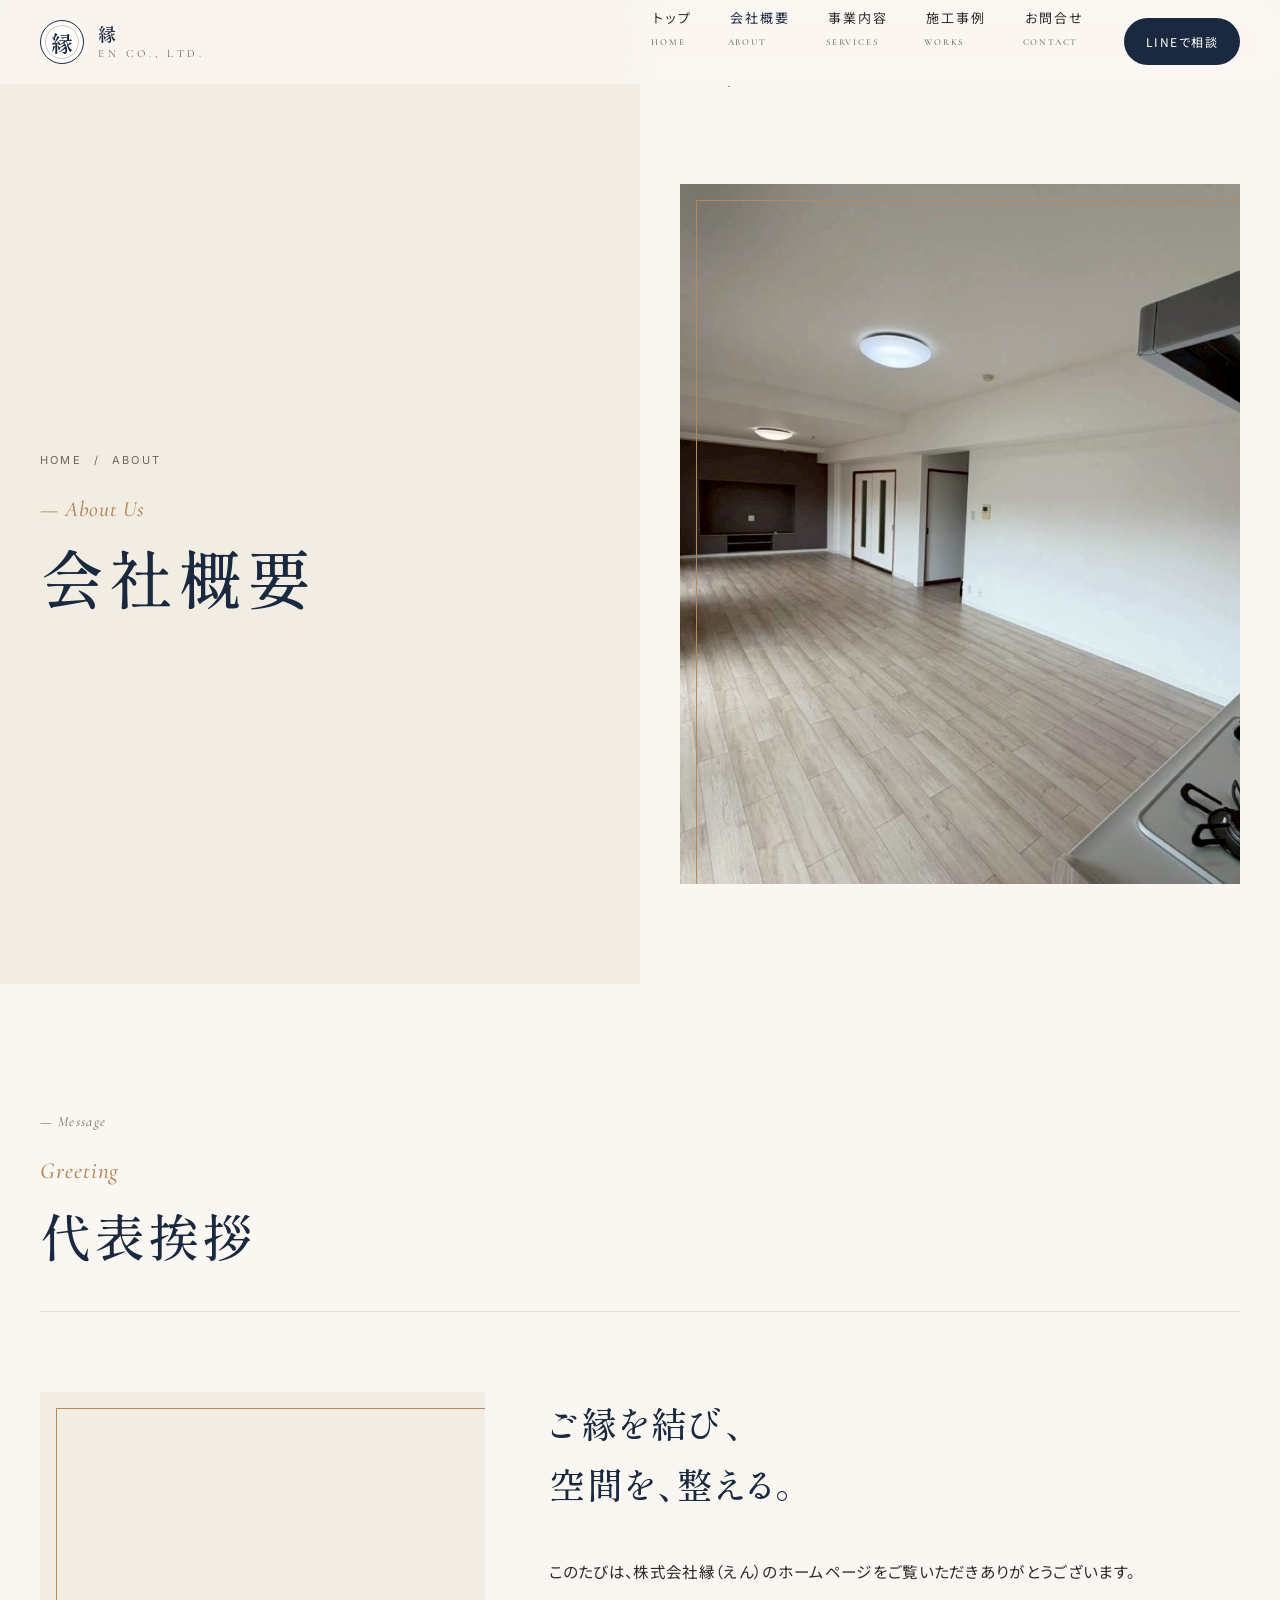
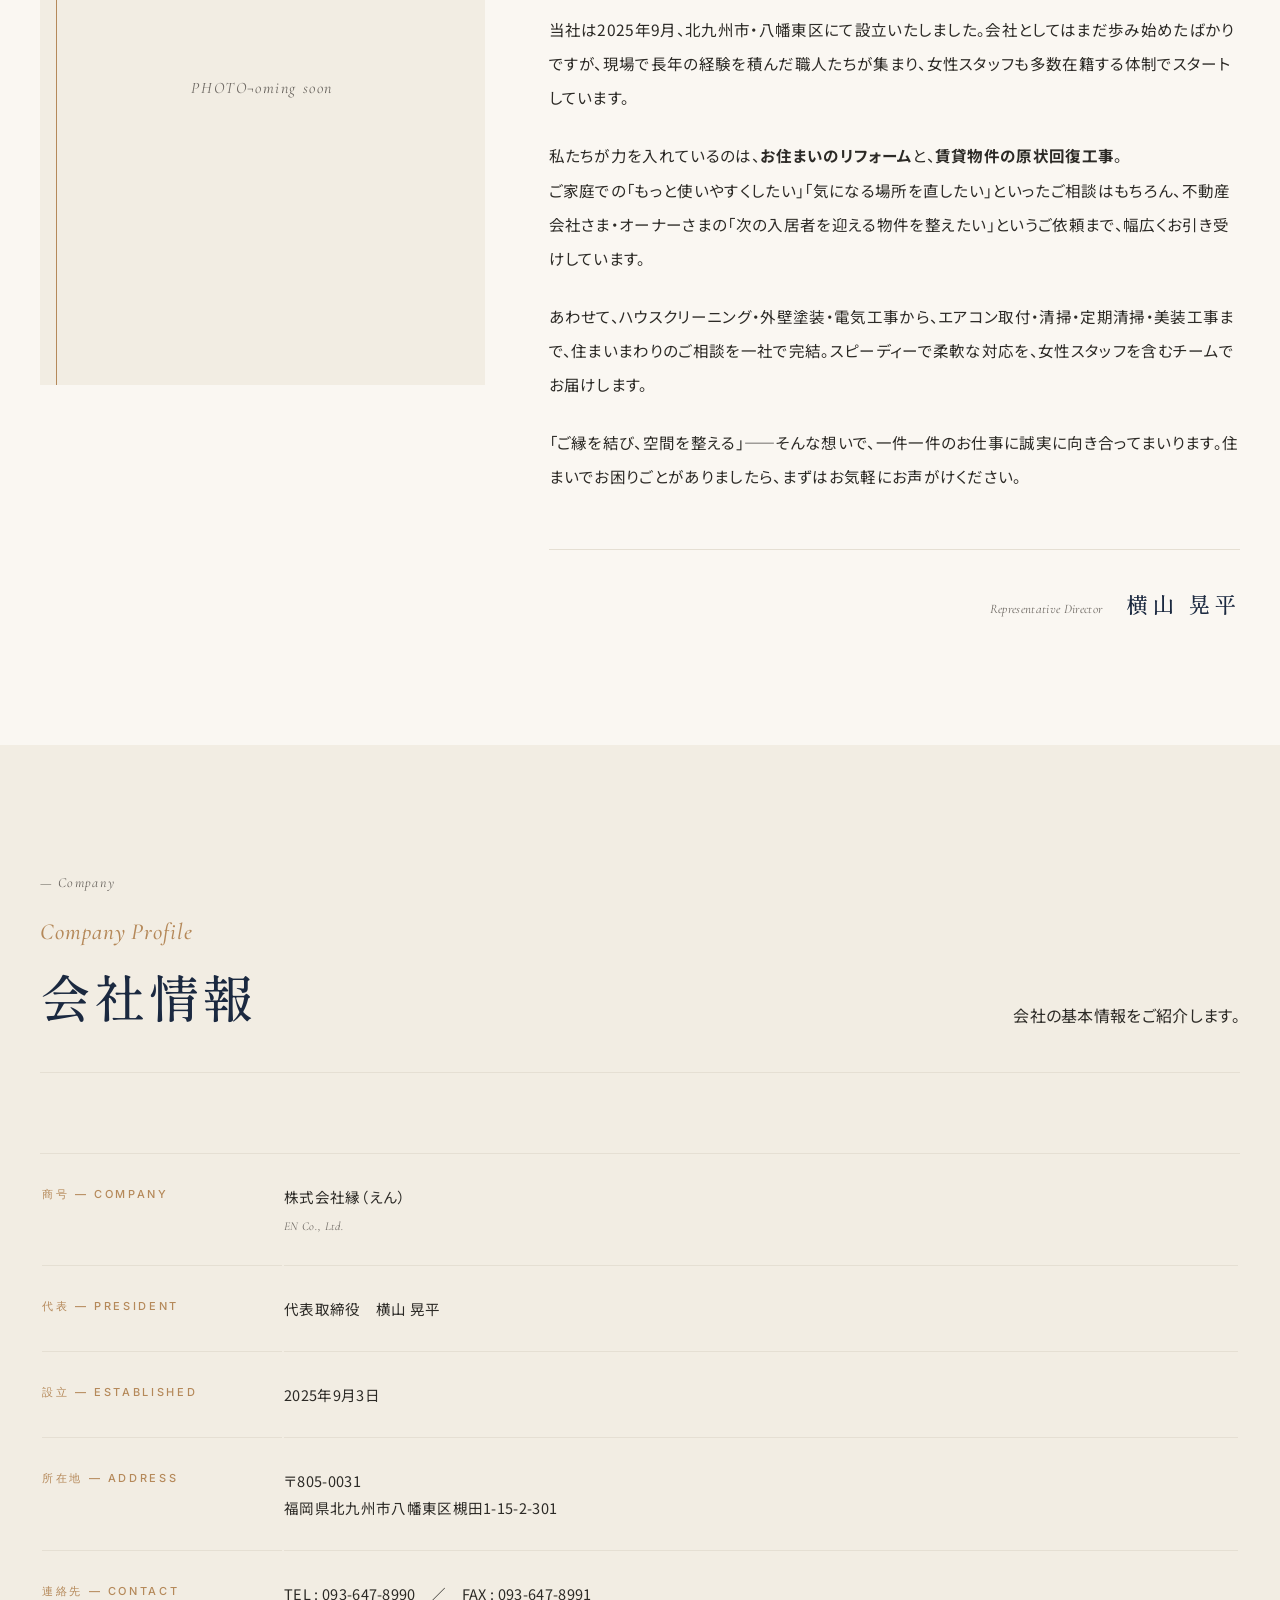
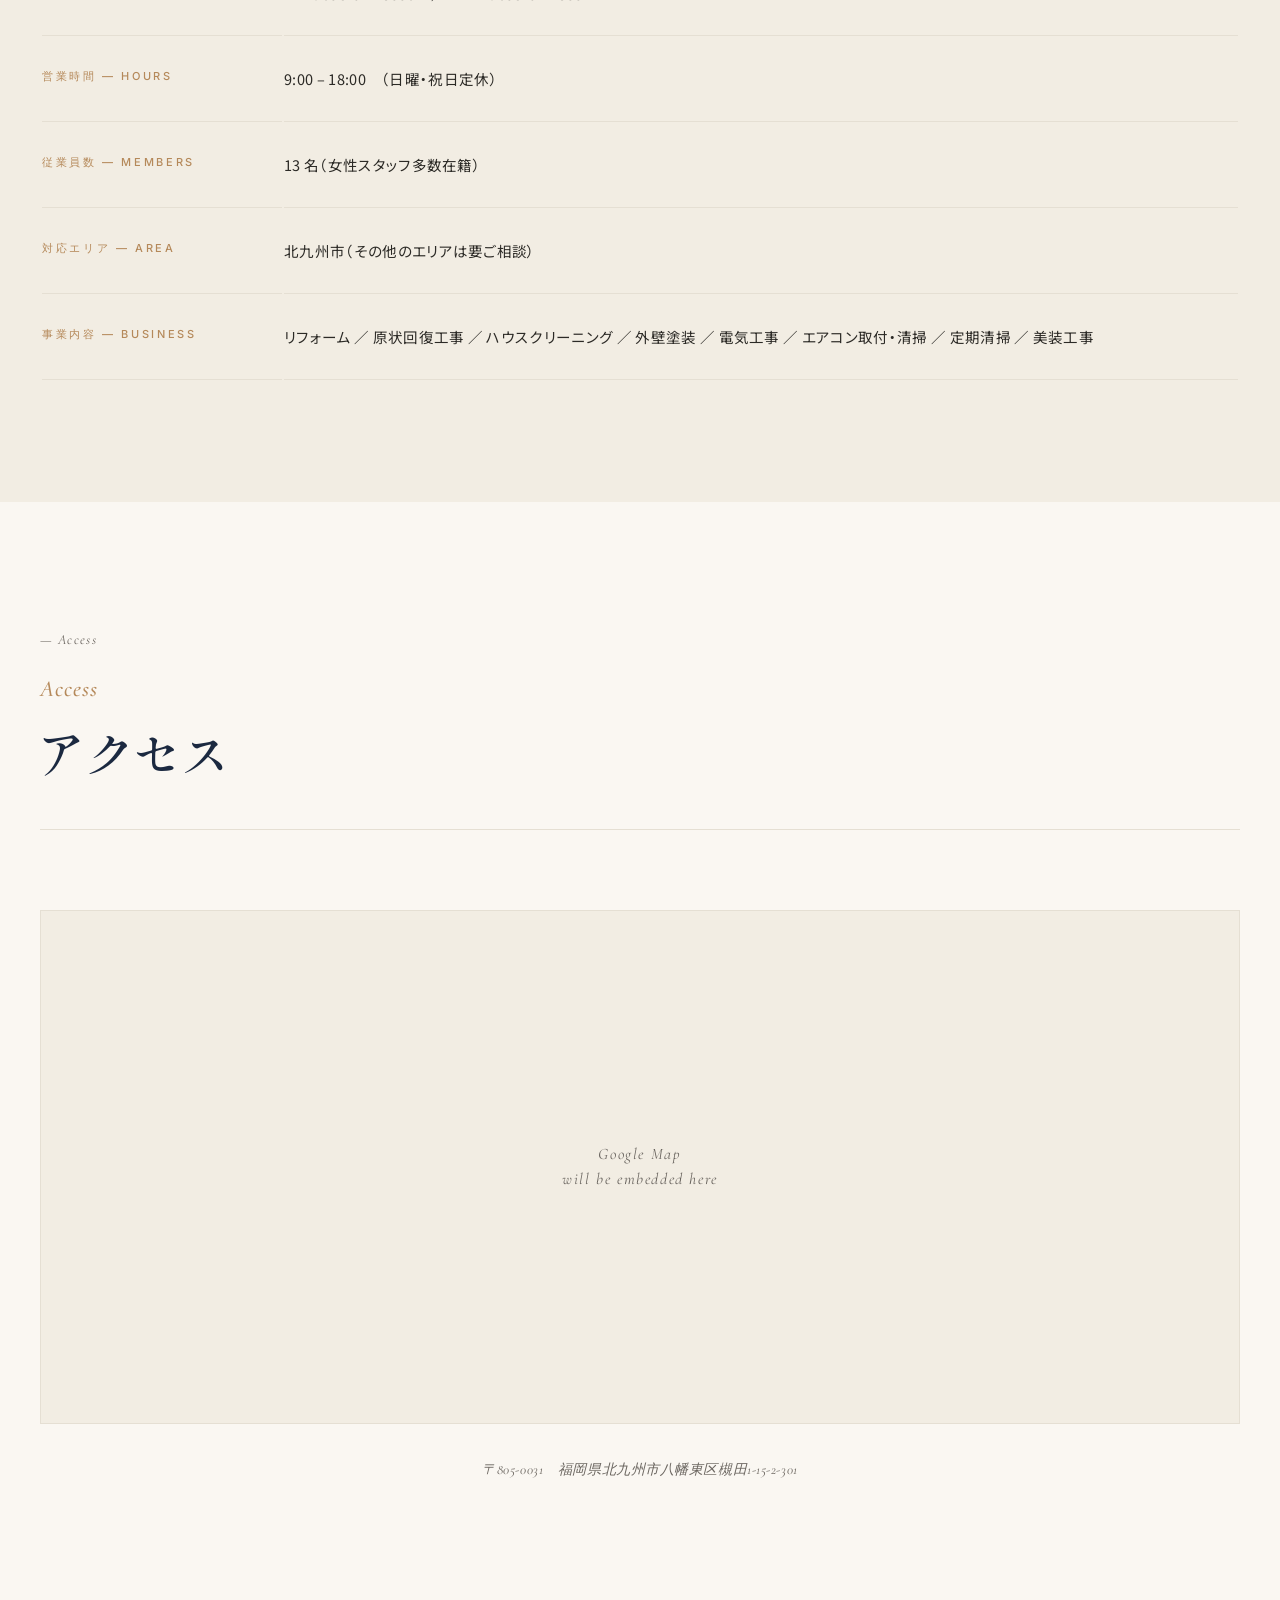
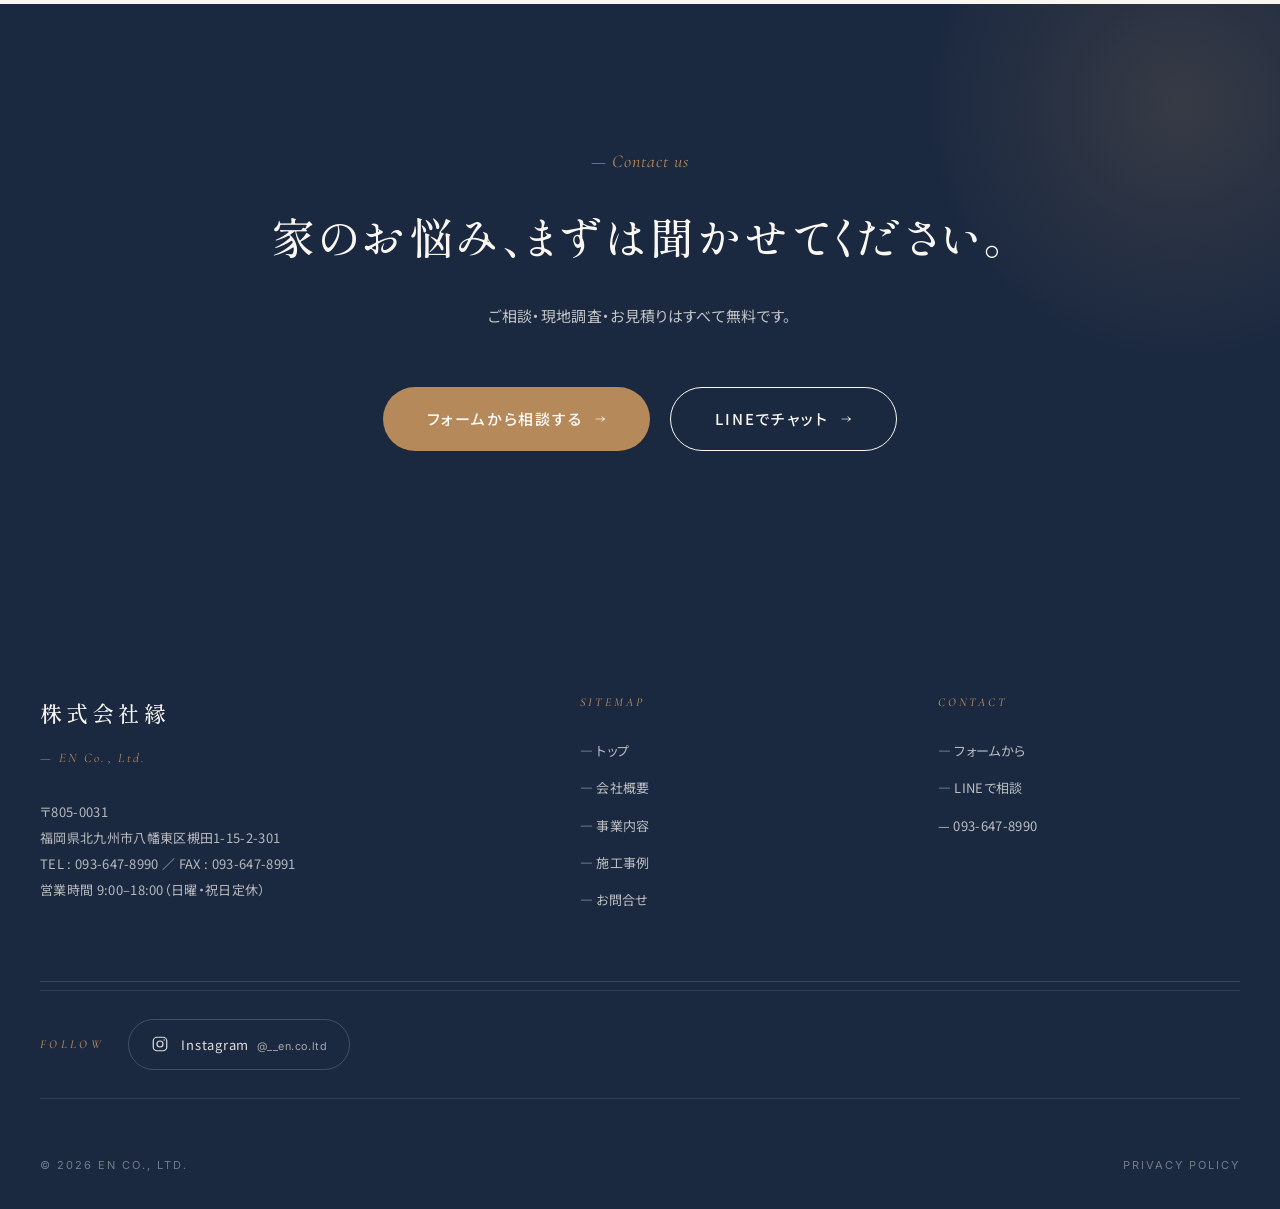
==== commit d069cba1: "Replace all Unsplash with real client photos Every Unsplash placeholder is now a real photo from one" ====
--- a/about.html
+++ b/about.html
@@ -44,7 +44,7 @@
         </h1>
       </div>
       <div class="page-hero__visual" data-reveal>
-        <img src="https://images.unsplash.com/photo-1626081063434-79a2169791b1?w=900&q=80" alt="完成した木製品を手にする職人">
+        <img src="assets/img/works/case01/after-01-ldk-angle.jpg" alt="リノベーション後のLDK">
       </div>
     </div>
   </div>
--- a/assets/css/style.css
+++ b/assets/css/style.css
@@ -314,7 +314,7 @@
   content: "";
   position: absolute;
   inset: 0;
-  background: url('https://images.unsplash.com/photo-1776831234992-57ee0eaa9bbf?w=1600&q=85') center/cover;
+  background: url('../img/works/case01/after-02-ldk-wide.jpg') center/cover;
   filter: saturate(0.85) contrast(1.05);
 }
 .hero__visual::after {
@@ -969,6 +969,36 @@
 .svc-row__visual { aspect-ratio: 4 / 5; overflow: hidden; position: relative; }
 .svc-row__visual img { width: 100%; height: 100%; object-fit: cover; filter: saturate(0.85) contrast(1.04); }
 .svc-row__visual::after { content: ""; position: absolute; inset: 0; border: 1px solid var(--accent); transform: translate(16px, 16px); pointer-events: none; }
+
+.svc-row__visual--coming {
+  background: linear-gradient(135deg, var(--bg-alt) 0%, var(--line) 100%);
+  display: grid;
+  place-items: center;
+}
+.svc-row__visual--coming::before {
+  content: "Photo Coming Soon";
+  font-family: var(--ff-en);
+  font-style: italic;
+  font-size: 18px;
+  letter-spacing: 0.22em;
+  color: var(--text-mute);
+  text-transform: uppercase;
+  text-align: center;
+  padding: 0 24px;
+  z-index: 1;
+}
+.svc-row__visual--coming .svc-row__visual-note {
+  position: absolute;
+  bottom: 36px;
+  left: 0;
+  right: 0;
+  text-align: center;
+  font-size: 12px;
+  letter-spacing: 0.06em;
+  color: var(--text-mute);
+  font-family: var(--ff-sans);
+  z-index: 1;
+}
 .svc-row__num {
   font-family: var(--ff-en);
   font-style: italic;
@@ -1319,6 +1349,81 @@
   .case-nav__link { padding: 36px 24px; }
   .case-nav__link--next { text-align: left; }
   .case-spec__table th { width: 110px; font-size: 10px; padding-right: 14px; }
+}
+
+/* ---------- Cleaning Gallery ---------- */
+.cleaning-gallery {
+  display: grid;
+  grid-template-columns: repeat(3, 1fr);
+  gap: 28px;
+}
+.cleaning-card {
+  margin: 0;
+  background: var(--paper);
+  border: 1px solid var(--line);
+  overflow: hidden;
+  transition: transform 0.4s var(--ease), box-shadow 0.4s var(--ease), border-color 0.4s var(--ease);
+}
+.cleaning-card:hover {
+  transform: translateY(-4px);
+  border-color: var(--accent);
+  box-shadow: 0 18px 48px rgba(27, 41, 64, 0.08);
+}
+.cleaning-card img {
+  width: 100%;
+  aspect-ratio: 4 / 5;
+  object-fit: cover;
+  display: block;
+  background: var(--bg-alt);
+}
+.cleaning-card figcaption {
+  padding: 22px 24px 26px;
+  display: flex;
+  flex-direction: column;
+  gap: 6px;
+}
+.cleaning-card__tag {
+  font-family: var(--ff-en);
+  font-style: italic;
+  font-size: 12px;
+  letter-spacing: 0.18em;
+  color: var(--accent);
+  margin-bottom: 4px;
+}
+.cleaning-card__title {
+  font-family: var(--ff-serif);
+  font-size: 17px;
+  font-weight: 500;
+  letter-spacing: 0.06em;
+  color: var(--ink);
+  line-height: 1.5;
+}
+.cleaning-card__desc {
+  font-size: 13px;
+  color: var(--text-mute);
+  line-height: 1.85;
+  margin-top: 2px;
+}
+
+.cleaning-card--feature {
+  grid-column: span 2;
+  grid-row: span 2;
+}
+.cleaning-card--feature img { aspect-ratio: 4 / 4.2; }
+.cleaning-card--feature figcaption { padding: 28px 32px 32px; }
+.cleaning-card--feature .cleaning-card__title { font-size: 22px; }
+.cleaning-card--feature .cleaning-card__desc { font-size: 14px; }
+
+@media (max-width: 1024px) {
+  .cleaning-gallery { grid-template-columns: repeat(2, 1fr); gap: 20px; }
+  .cleaning-card--feature { grid-column: span 2; grid-row: auto; }
+  .cleaning-card--feature img { aspect-ratio: 16 / 10; }
+}
+@media (max-width: 768px) {
+  .cleaning-gallery { grid-template-columns: 1fr; gap: 20px; }
+  .cleaning-card--feature { grid-column: span 1; }
+  .cleaning-card--feature img { aspect-ratio: 4 / 5; }
+  .cleaning-card figcaption { padding: 18px 20px 22px; }
 }
 
 /* ---------- Filters ---------- */
@@ -1442,7 +1547,7 @@
         rgba(15, 31, 51, 0.94) 100%
       ),
       linear-gradient(rgba(0, 0, 0, 0.32), rgba(0, 0, 0, 0.32)),
-      url('https://images.unsplash.com/photo-1776831234992-57ee0eaa9bbf?w=1600&q=85') center 40% / cover no-repeat;
+      url('../img/works/case01/after-02-ldk-wide.jpg') center 40% / cover no-repeat;
     background-color: #1B2940;
   }
   .hero .container { width: 100%; }
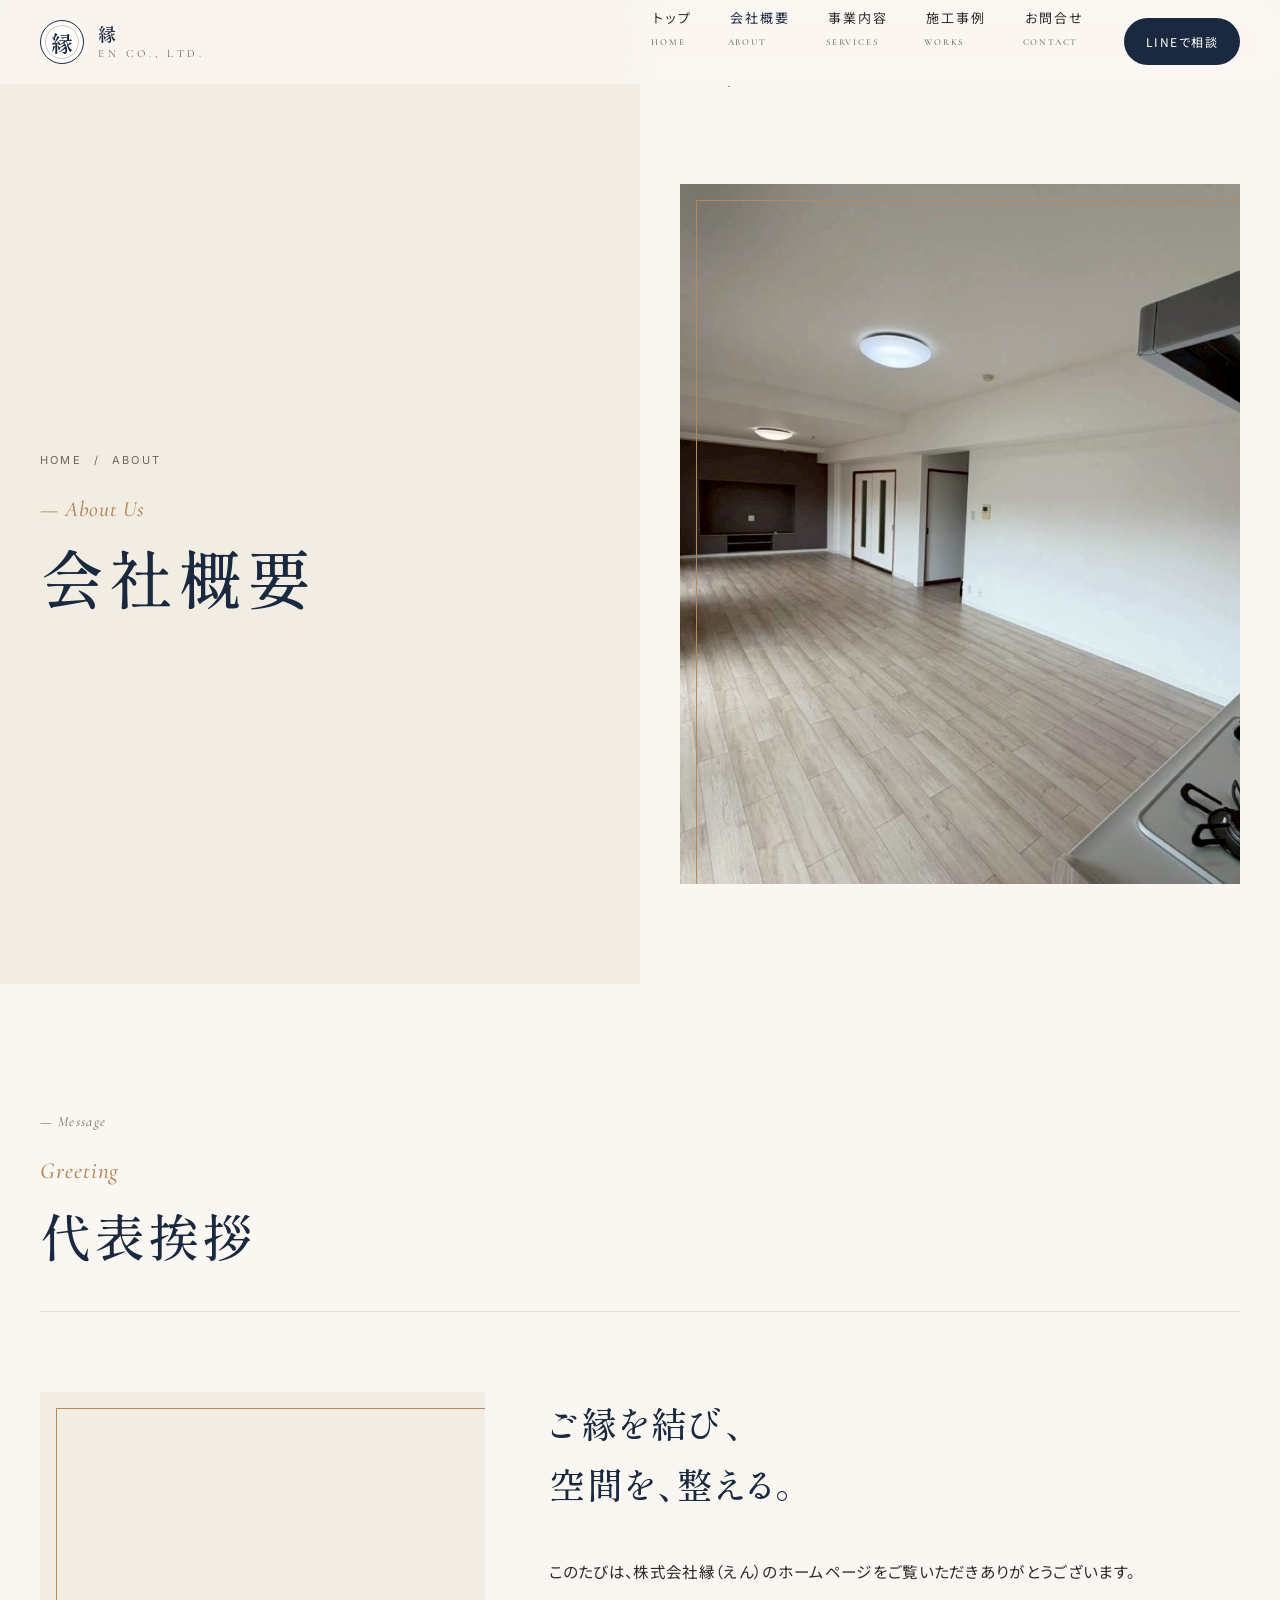
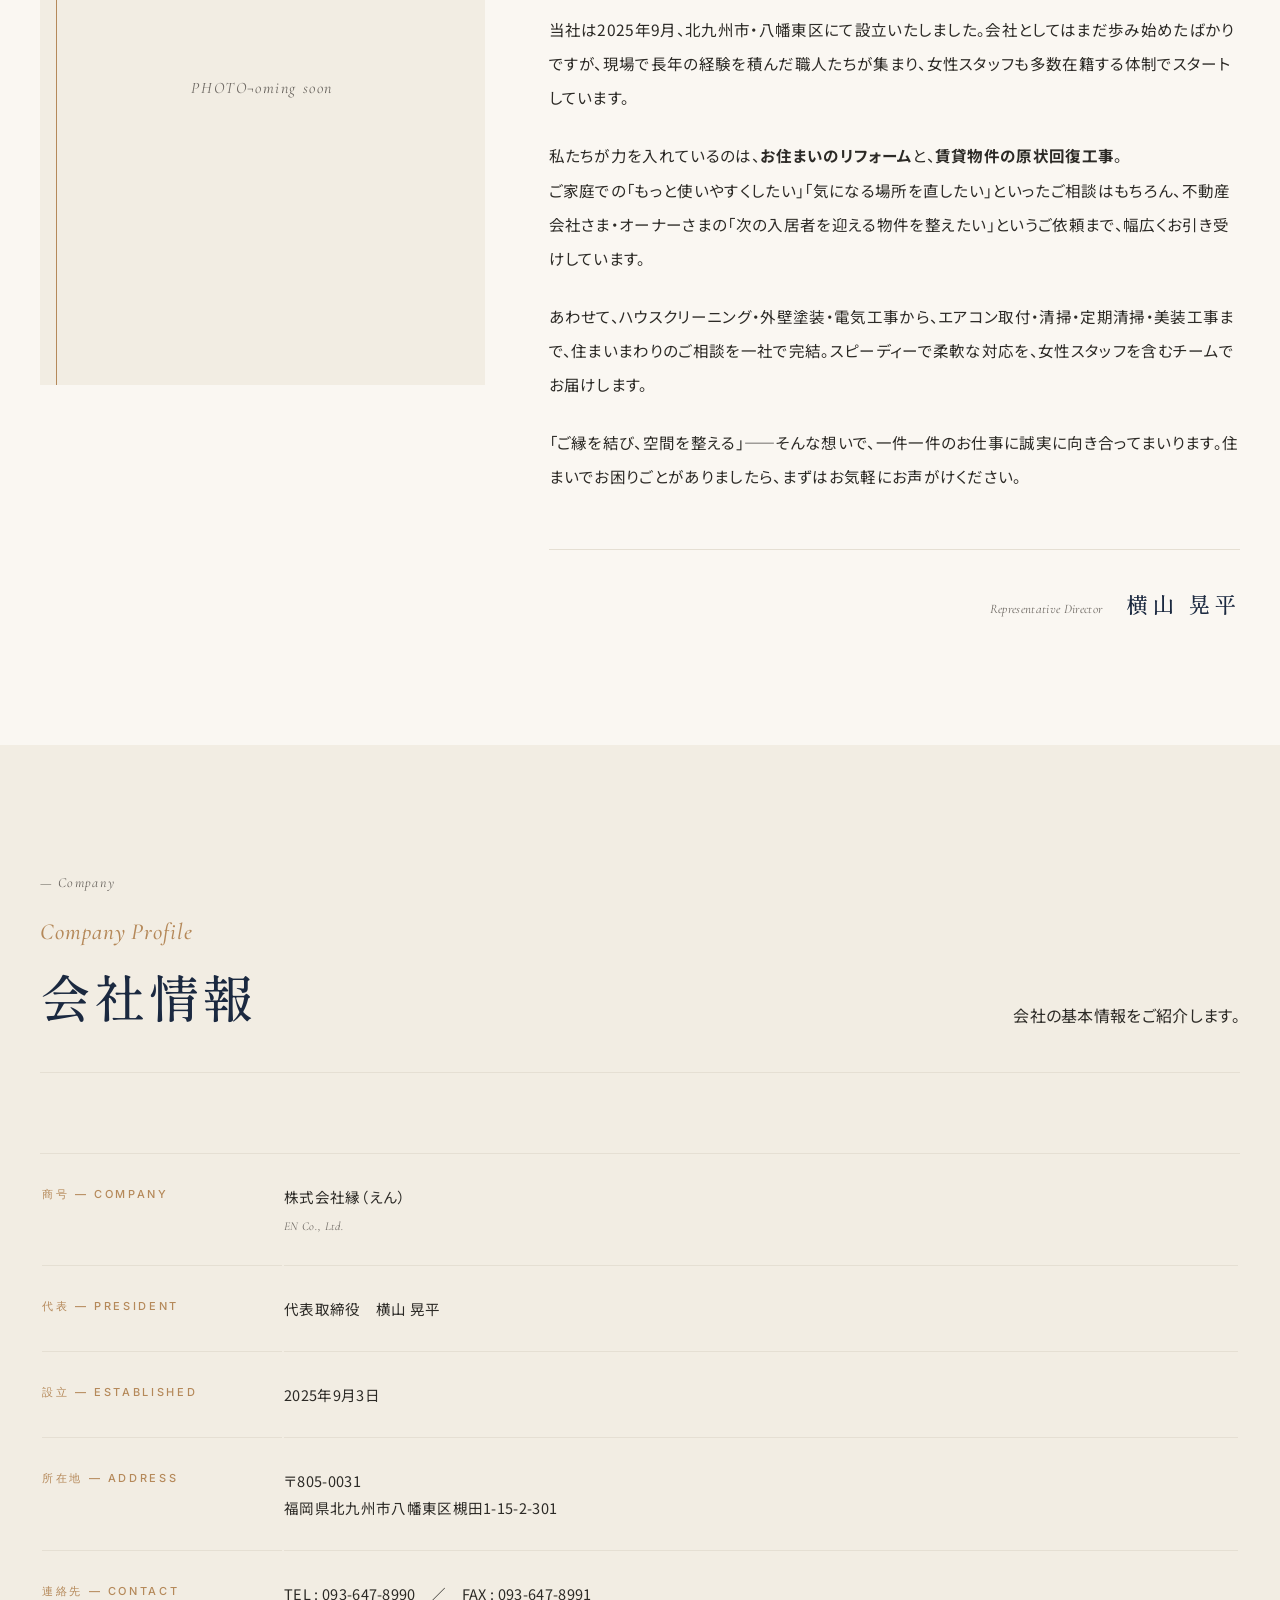
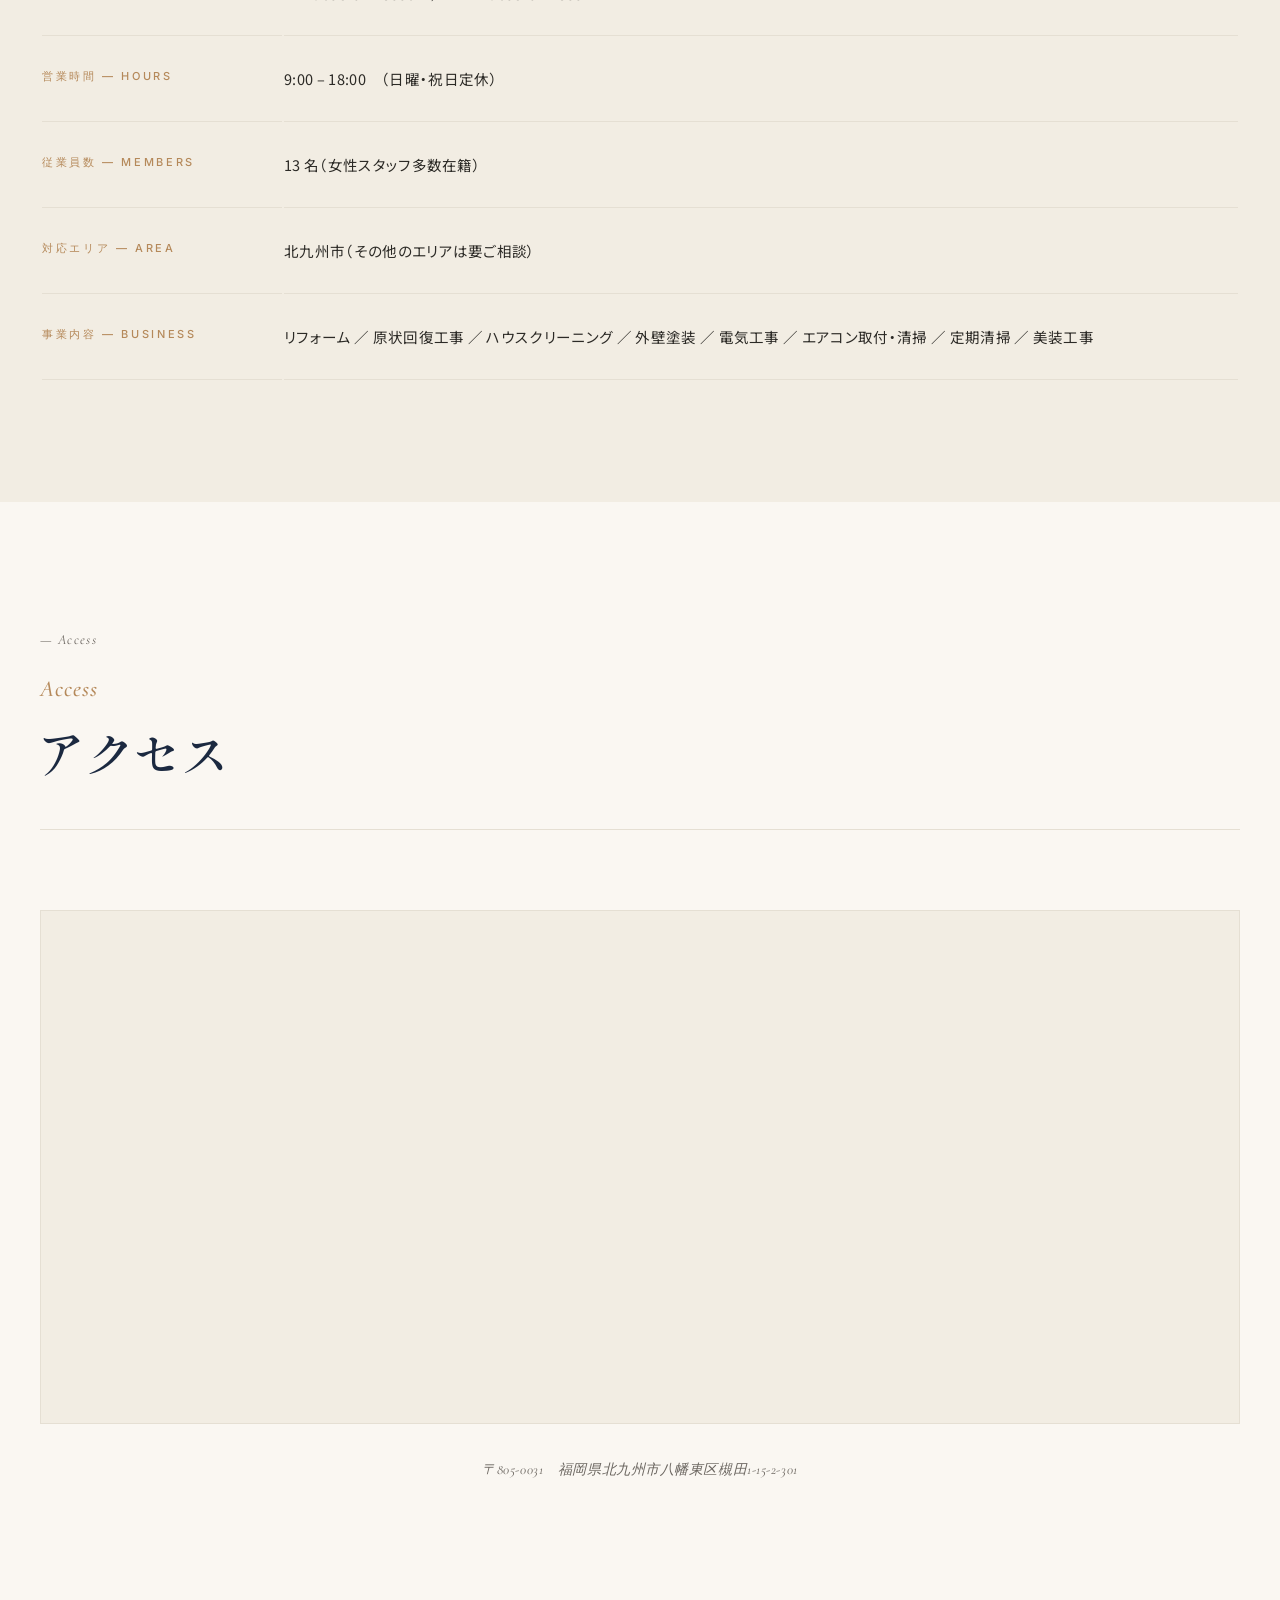
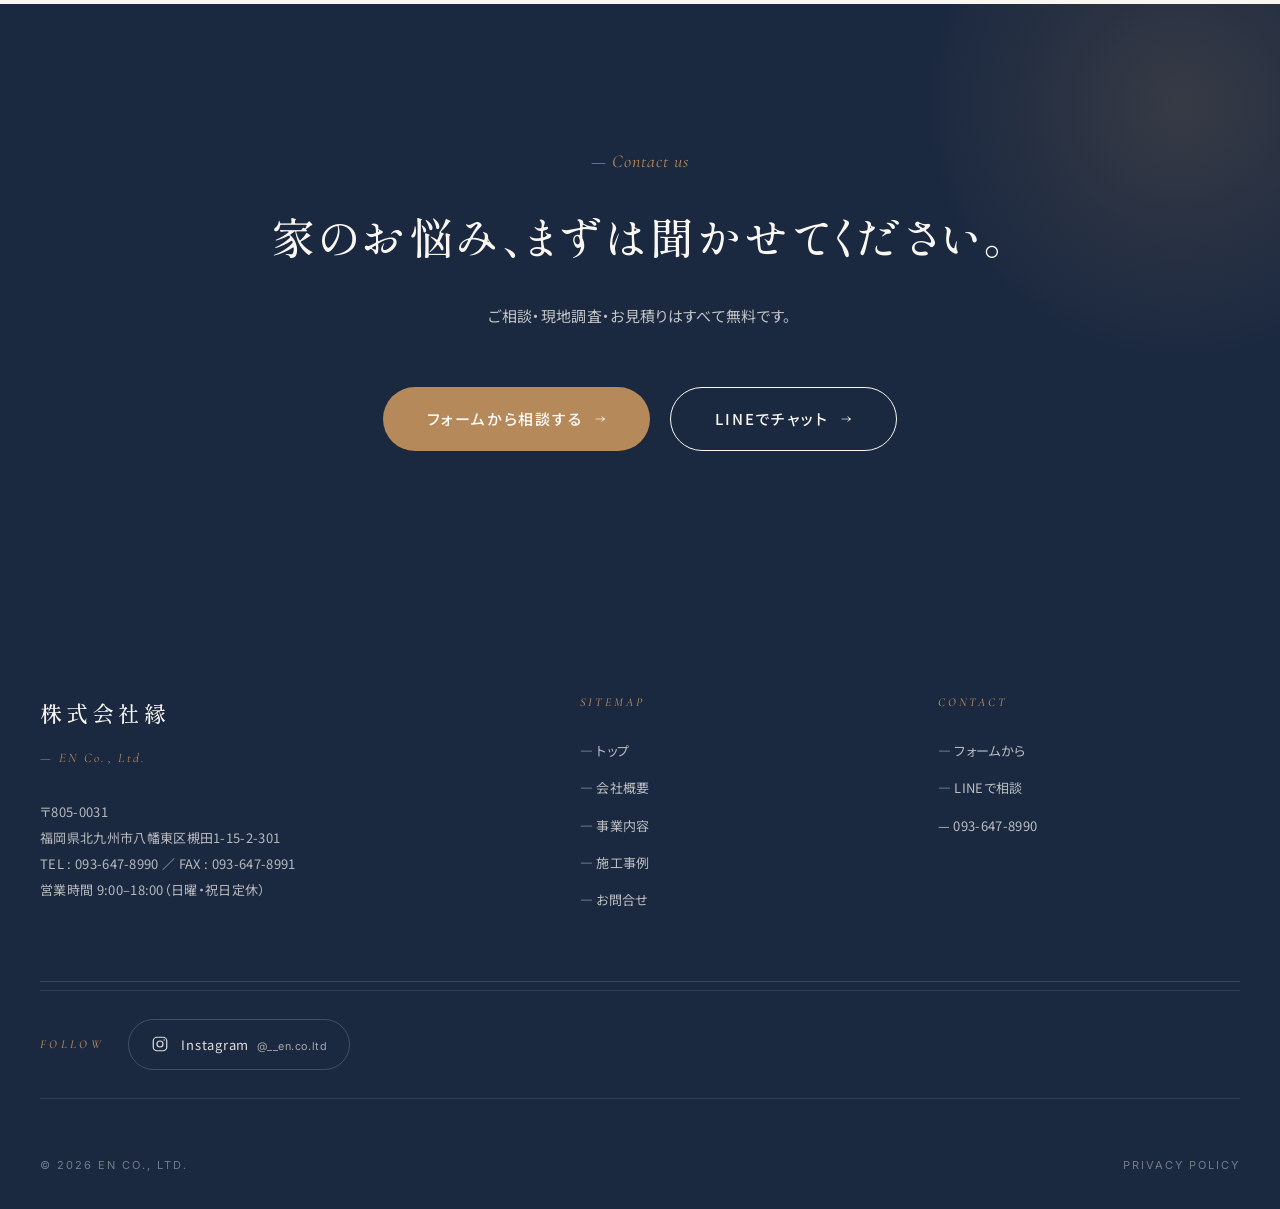
==== commit b405694a: "About: embed live Google Maps iframe (drops the placeholder)" ====
--- a/about.html
+++ b/about.html
@@ -128,7 +128,15 @@
         </h2>
       </div>
     </header>
-    <div class="map-wrap" data-reveal></div>
+    <div class="map-wrap" data-reveal>
+      <iframe
+        src="https://www.google.com/maps/embed?pb=!1m18!1m12!1m3!1d3313.010510557403!2d130.8457571!3d33.86362!2m3!1f0!2f0!3f0!3m2!1i1024!2i768!4f13.1!3m3!1m2!1s0x3543c70e6fc87651%3A0x85ad1da40b7b138c!2z44CSODA1LTAwMzEg56aP5bKh55yM5YyX5Lmd5bee5biC5YWr5bmh5p2x5Yy65qe755Sw77yR5LiB55uu77yR77yV4oiS77ySIFJleHl6IOanu-eUsA!5e0!3m2!1sja!2sjp!4v1779341698051!5m2!1sja!2sjp"
+        title="株式会社縁 所在地 ／ 北九州市八幡東区槻田1-15-2-301"
+        loading="lazy"
+        allowfullscreen
+        referrerpolicy="no-referrer-when-downgrade"
+      ></iframe>
+    </div>
     <p class="text-center" style="margin-top: 32px; font-family: var(--ff-en); font-style: italic; font-size: 14px; color: var(--text-mute); letter-spacing: 0.04em;">
       〒805-0031　福岡県北九州市八幡東区槻田1-15-2-301
     </p>
--- a/assets/css/style.css
+++ b/assets/css/style.css
@@ -945,20 +945,14 @@
   position: relative;
   border: 1px solid var(--line);
 }
-.map-wrap::after {
-  content: "Google Map\Awill be embedded here";
-  white-space: pre;
+.map-wrap iframe {
   position: absolute;
   inset: 0;
-  display: grid;
-  place-items: center;
-  font-family: var(--ff-en);
-  font-style: italic;
-  font-size: 16px;
-  color: var(--text-mute);
-  letter-spacing: 0.1em;
-  text-align: center;
-  line-height: 1.6;
+  width: 100%;
+  height: 100%;
+  border: 0;
+  display: block;
+  filter: saturate(0.9) contrast(1.02);
 }
 
 /* ---------- Service detail (services.html) ---------- */
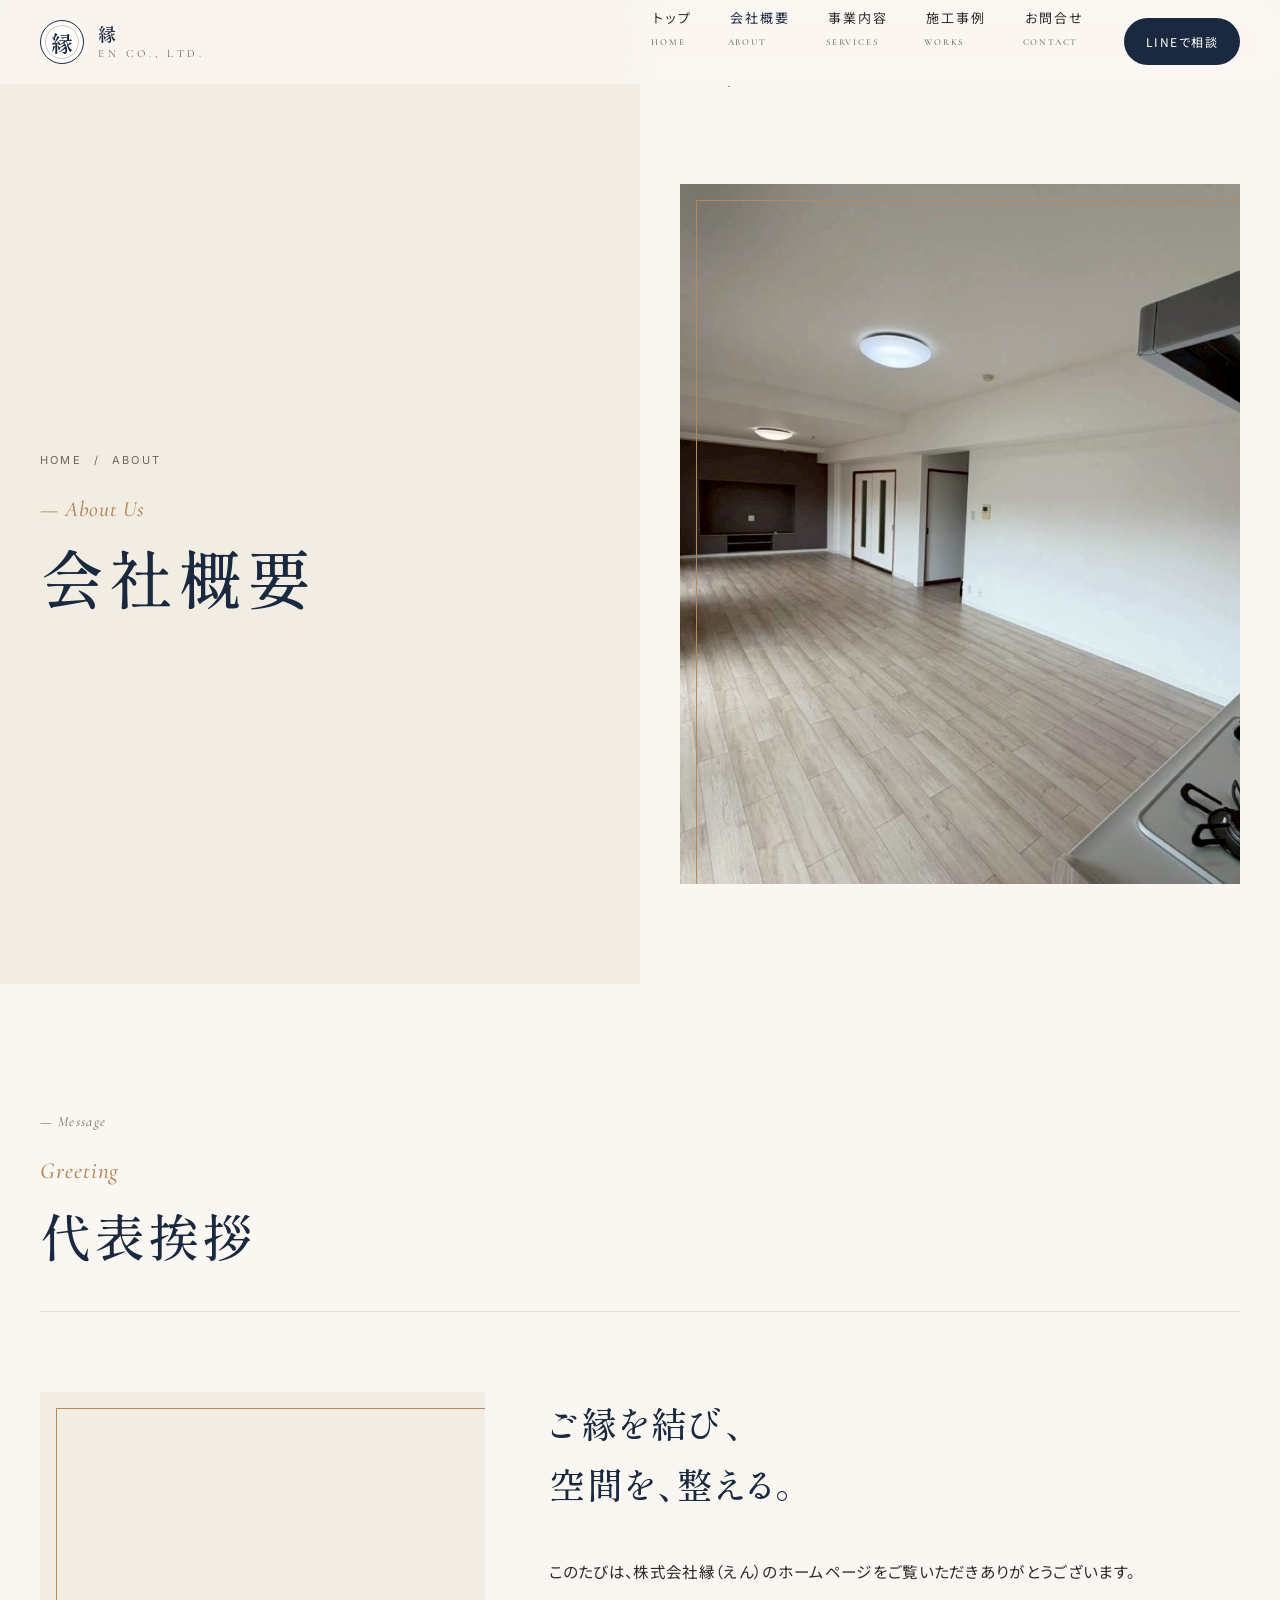
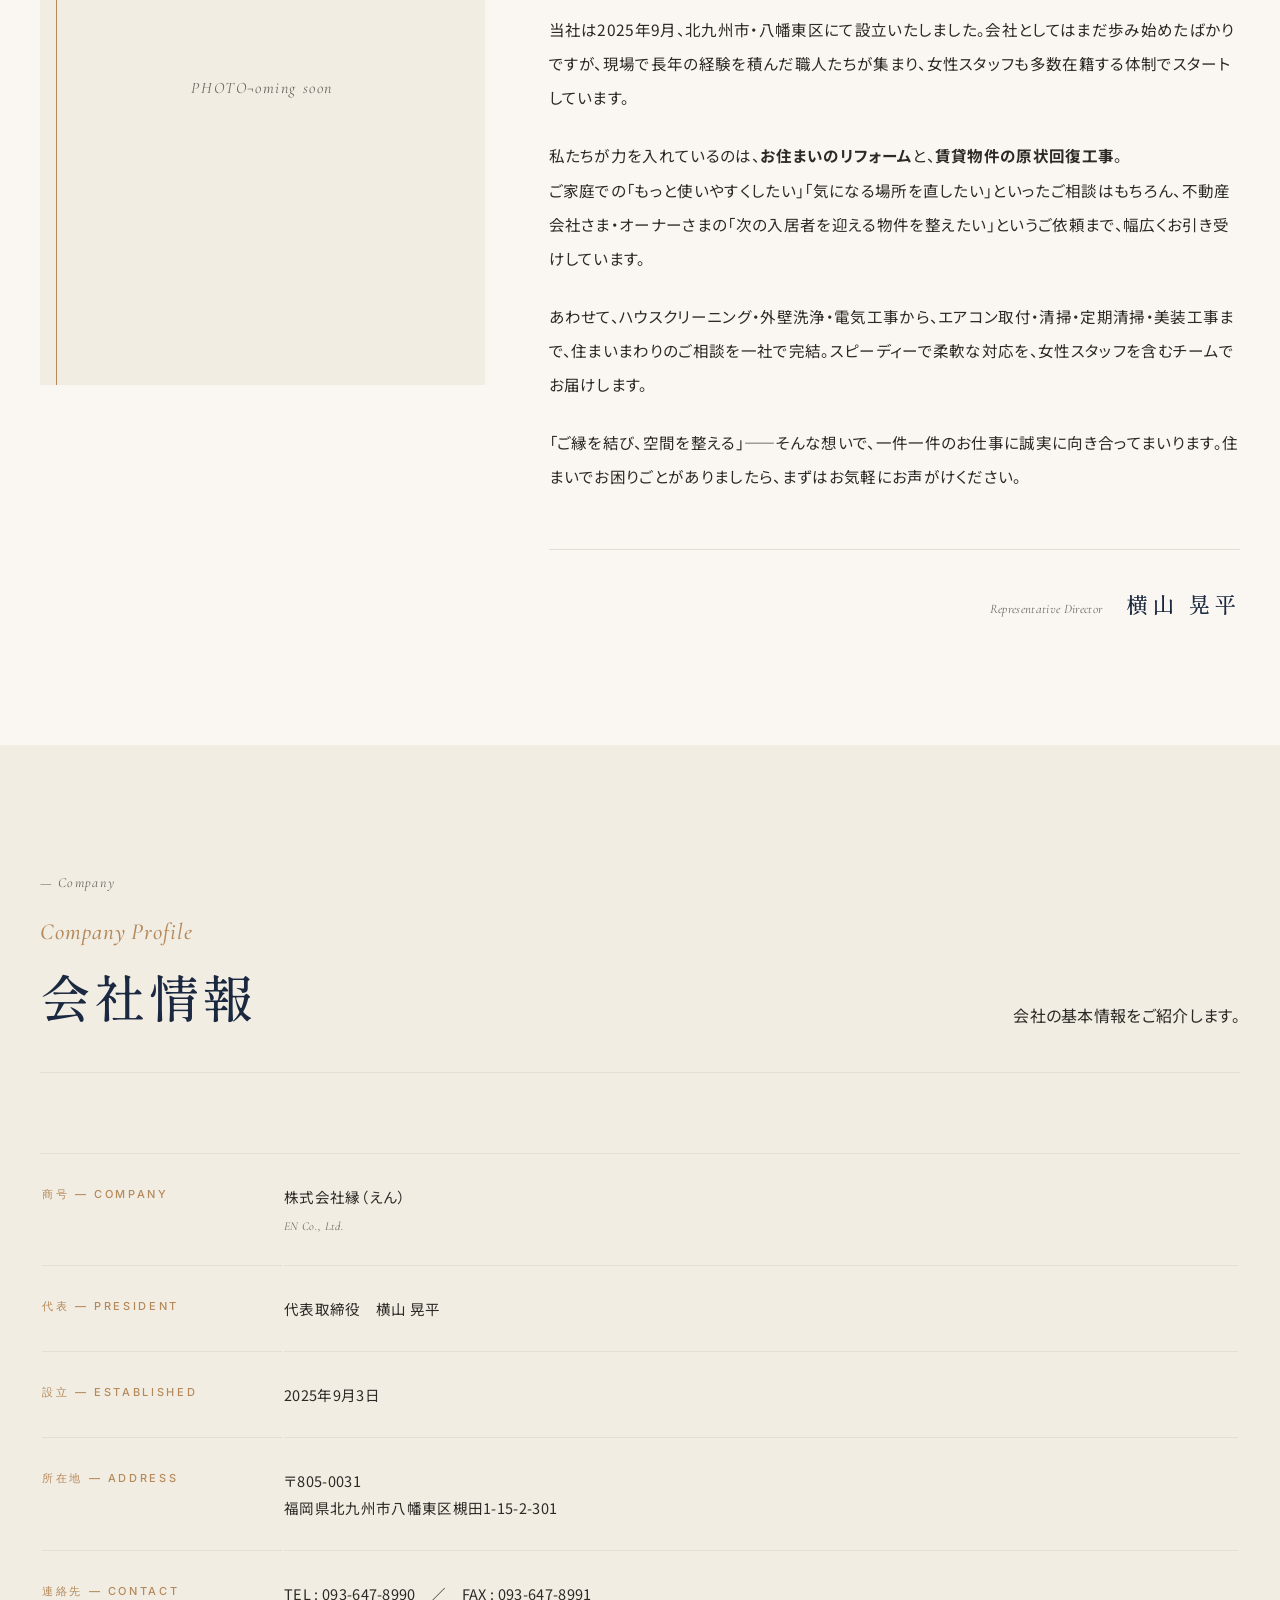
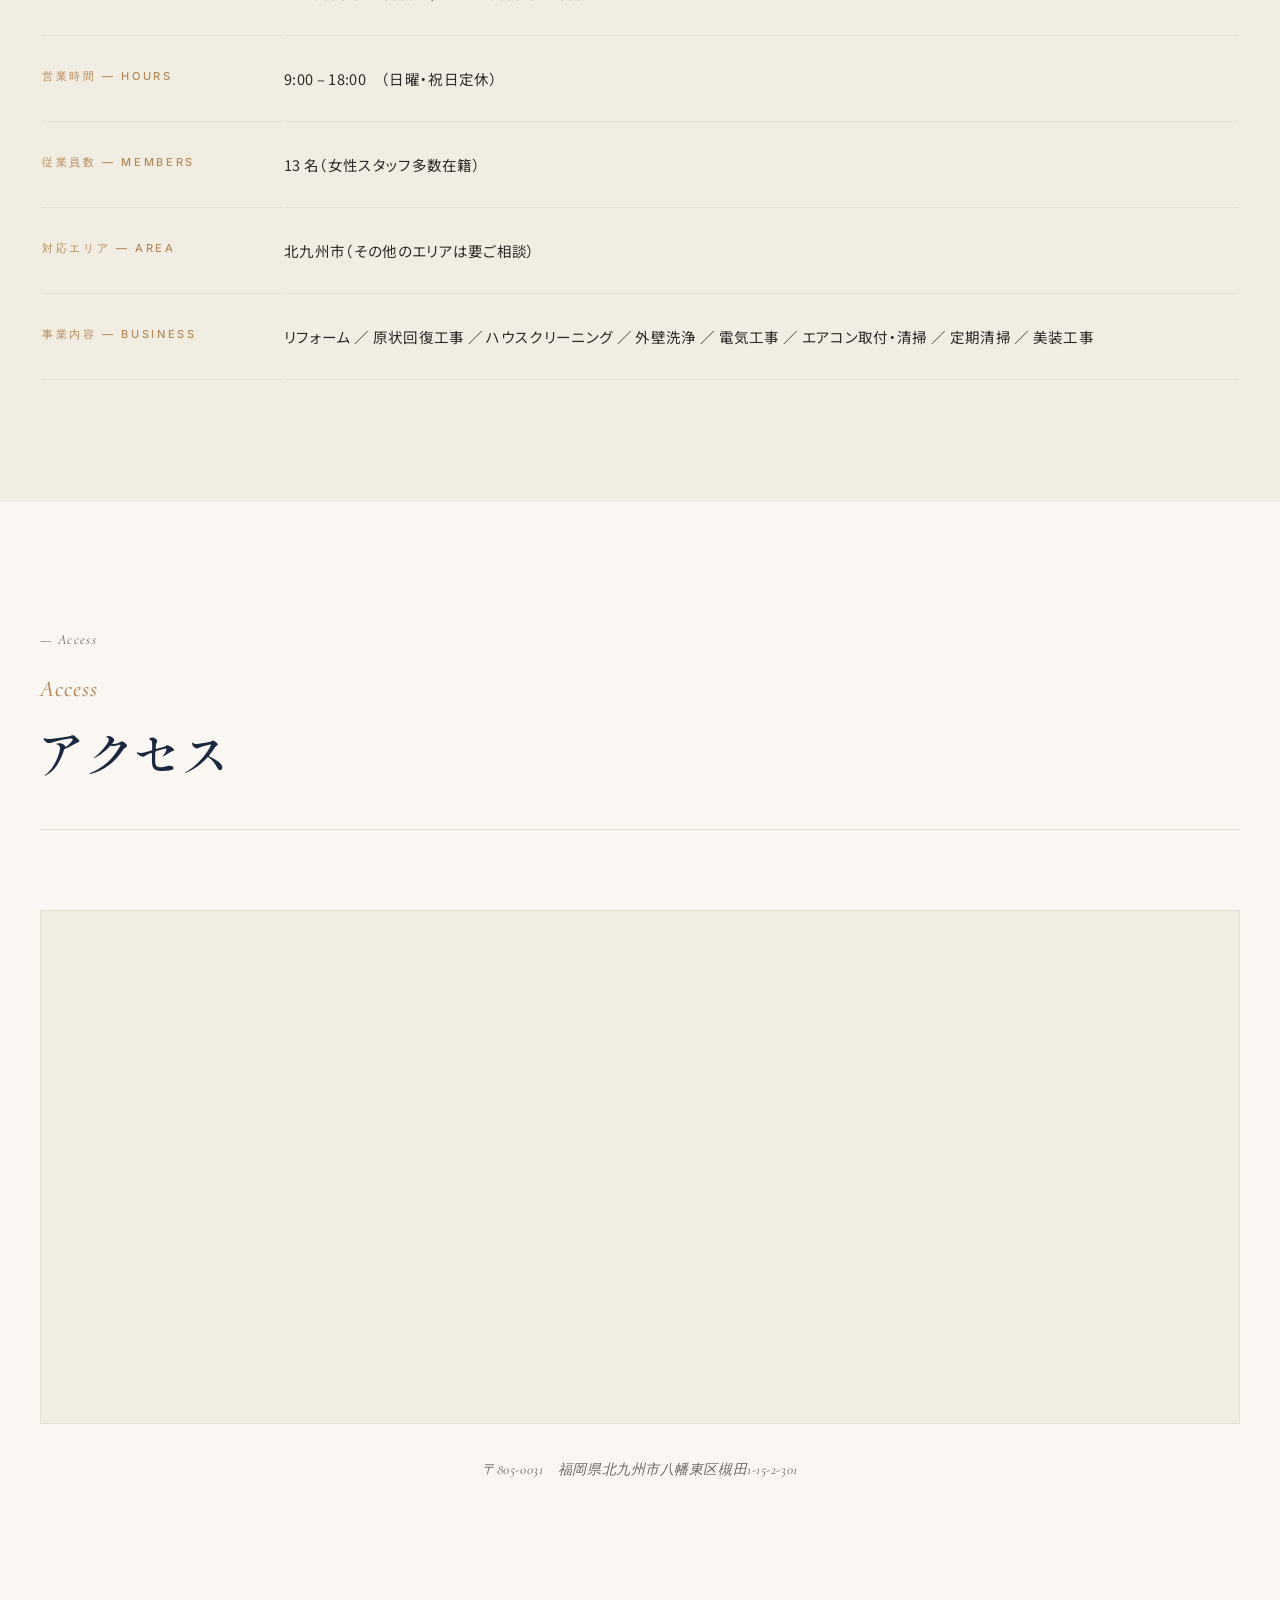
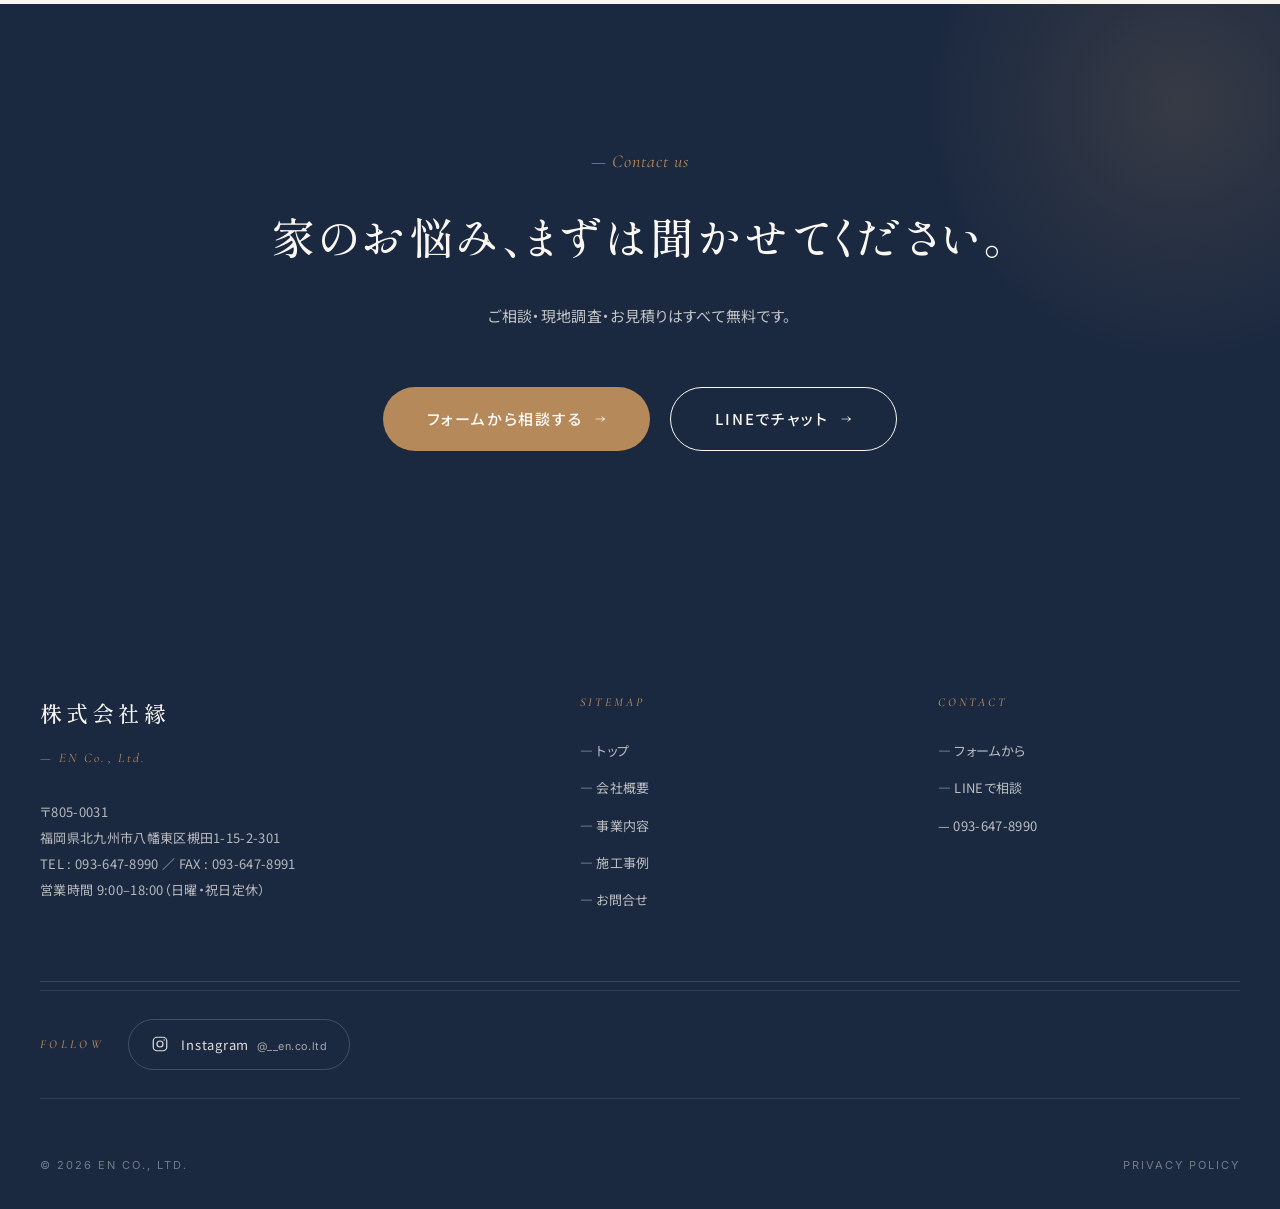
==== commit 92febc05: "Services: swap 外壁塗装 → 外壁洗浄 with real before/after Per the president (2026-05-21): the team doesn't h" ====
--- a/about.html
+++ b/about.html
@@ -74,7 +74,7 @@
           <p>このたびは、株式会社縁（えん）のホームページをご覧いただきありがとうございます。</p>
           <p>当社は2025年9月、北九州市・八幡東区にて設立いたしました。会社としてはまだ歩み始めたばかりですが、現場で長年の経験を積んだ職人たちが集まり、女性スタッフも多数在籍する体制でスタートしています。</p>
           <p>私たちが力を入れているのは、<strong>お住まいのリフォーム</strong>と、<strong>賃貸物件の原状回復工事</strong>。<br>ご家庭での「もっと使いやすくしたい」「気になる場所を直したい」といったご相談はもちろん、不動産会社さま・オーナーさまの「次の入居者を迎える物件を整えたい」というご依頼まで、幅広くお引き受けしています。</p>
-          <p>あわせて、ハウスクリーニング・外壁塗装・電気工事から、エアコン取付・清掃・定期清掃・美装工事まで、住まいまわりのご相談を一社で完結。スピーディーで柔軟な対応を、女性スタッフを含むチームでお届けします。</p>
+          <p>あわせて、ハウスクリーニング・外壁洗浄・電気工事から、エアコン取付・清掃・定期清掃・美装工事まで、住まいまわりのご相談を一社で完結。スピーディーで柔軟な対応を、女性スタッフを含むチームでお届けします。</p>
           <p>「ご縁を結び、空間を整える」——そんな想いで、一件一件のお仕事に誠実に向き合ってまいります。住まいでお困りごとがありましたら、まずはお気軽にお声がけください。</p>
         </div>
         <div class="greeting__sign">
@@ -110,7 +110,7 @@
         <tr><th>営業時間 — Hours</th><td>9:00 – 18:00　（日曜・祝日定休）</td></tr>
         <tr><th>従業員数 — Members</th><td>13 名（女性スタッフ多数在籍）</td></tr>
         <tr><th>対応エリア — Area</th><td>北九州市（その他のエリアは要ご相談）</td></tr>
-        <tr><th>事業内容 — Business</th><td>リフォーム ／ 原状回復工事 ／ ハウスクリーニング ／ 外壁塗装 ／ 電気工事 ／ エアコン取付・清掃 ／ 定期清掃 ／ 美装工事</td></tr>
+        <tr><th>事業内容 — Business</th><td>リフォーム ／ 原状回復工事 ／ ハウスクリーニング ／ 外壁洗浄 ／ 電気工事 ／ エアコン取付・清掃 ／ 定期清掃 ／ 美装工事</td></tr>
       </tbody>
     </table>
   </div>
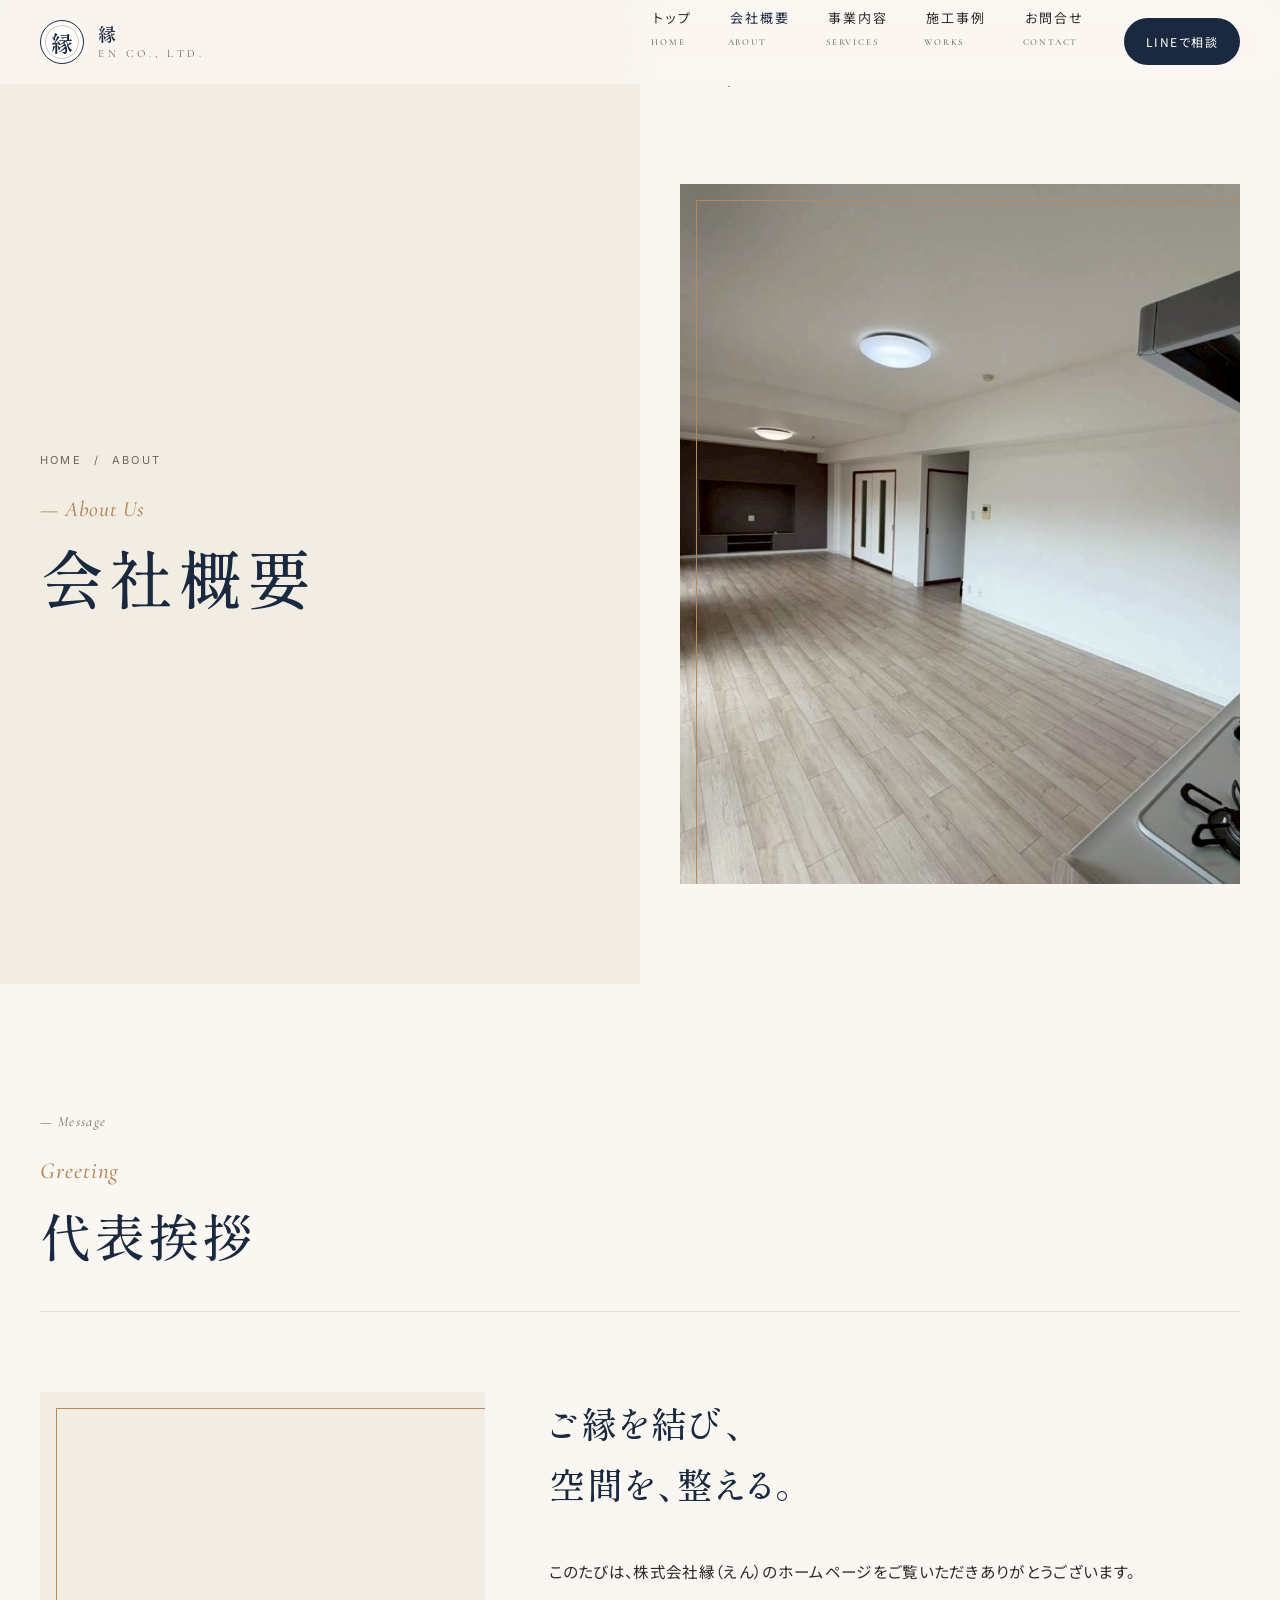
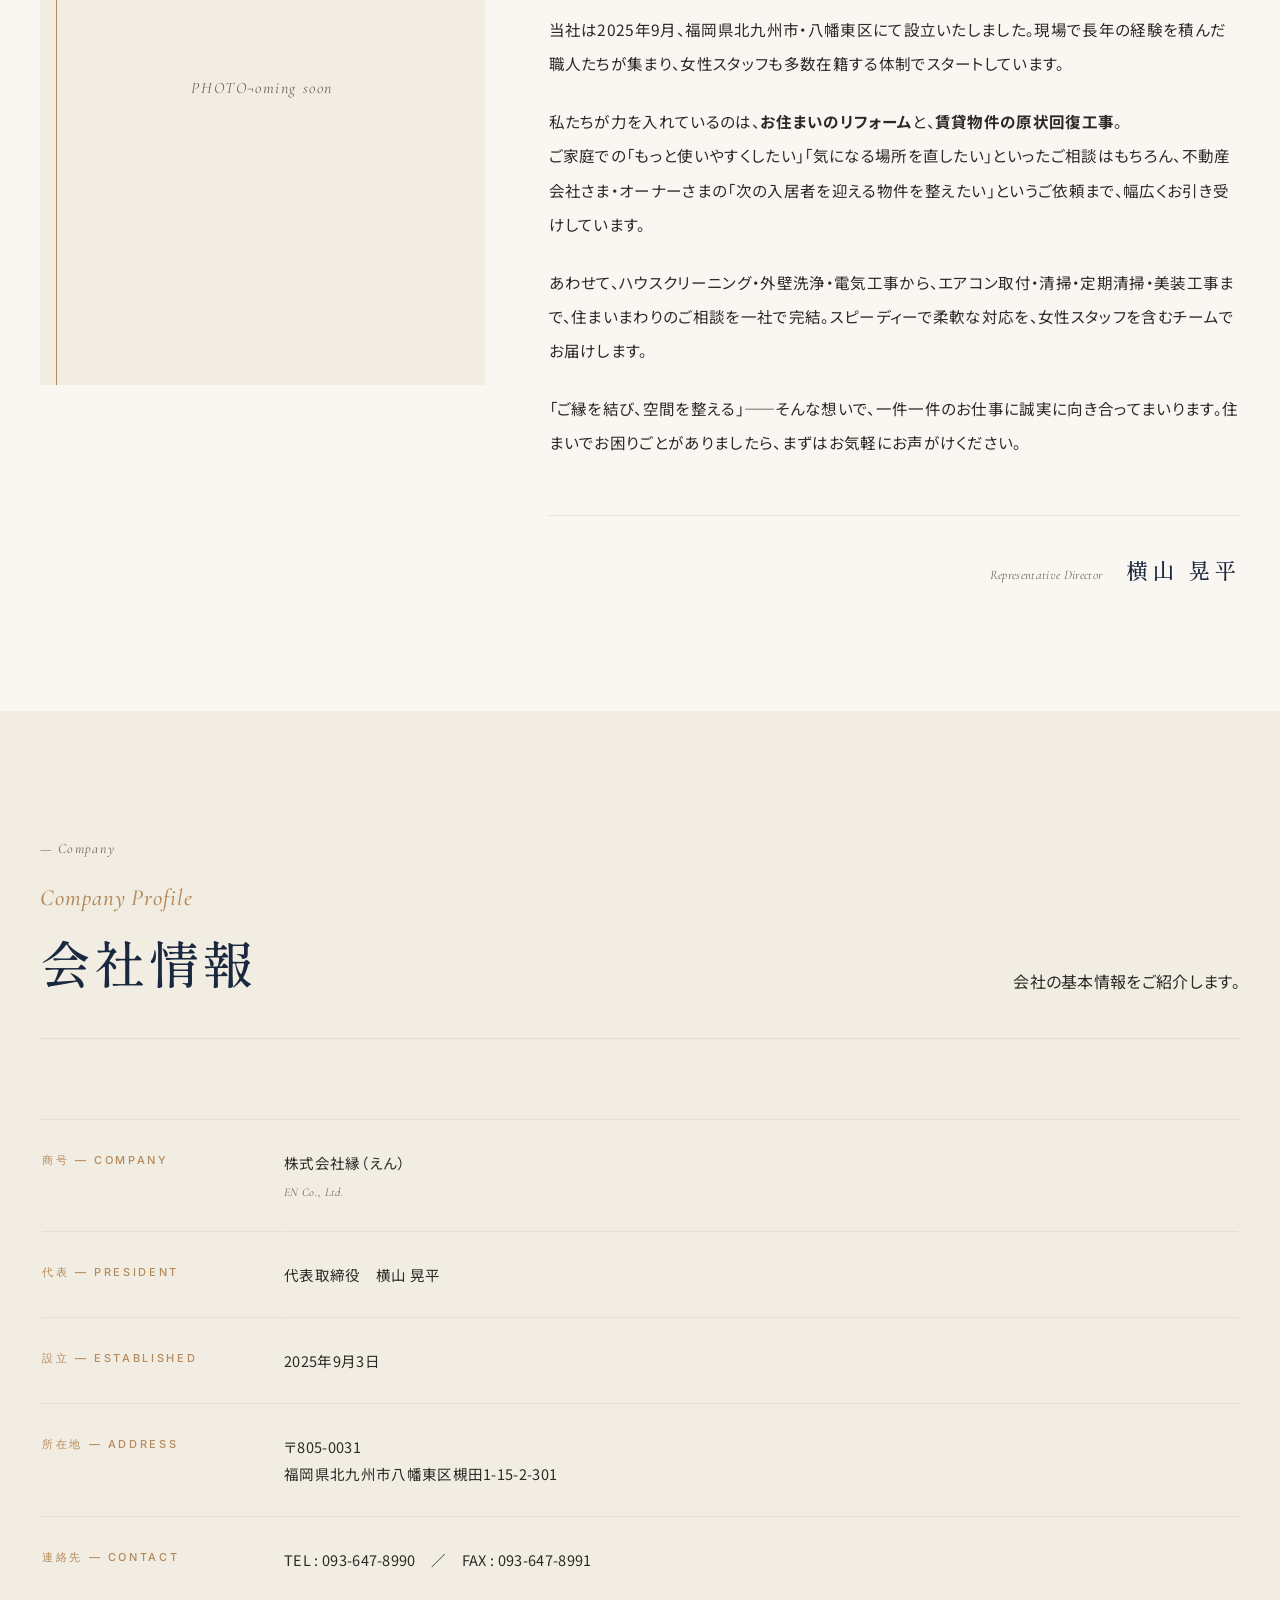
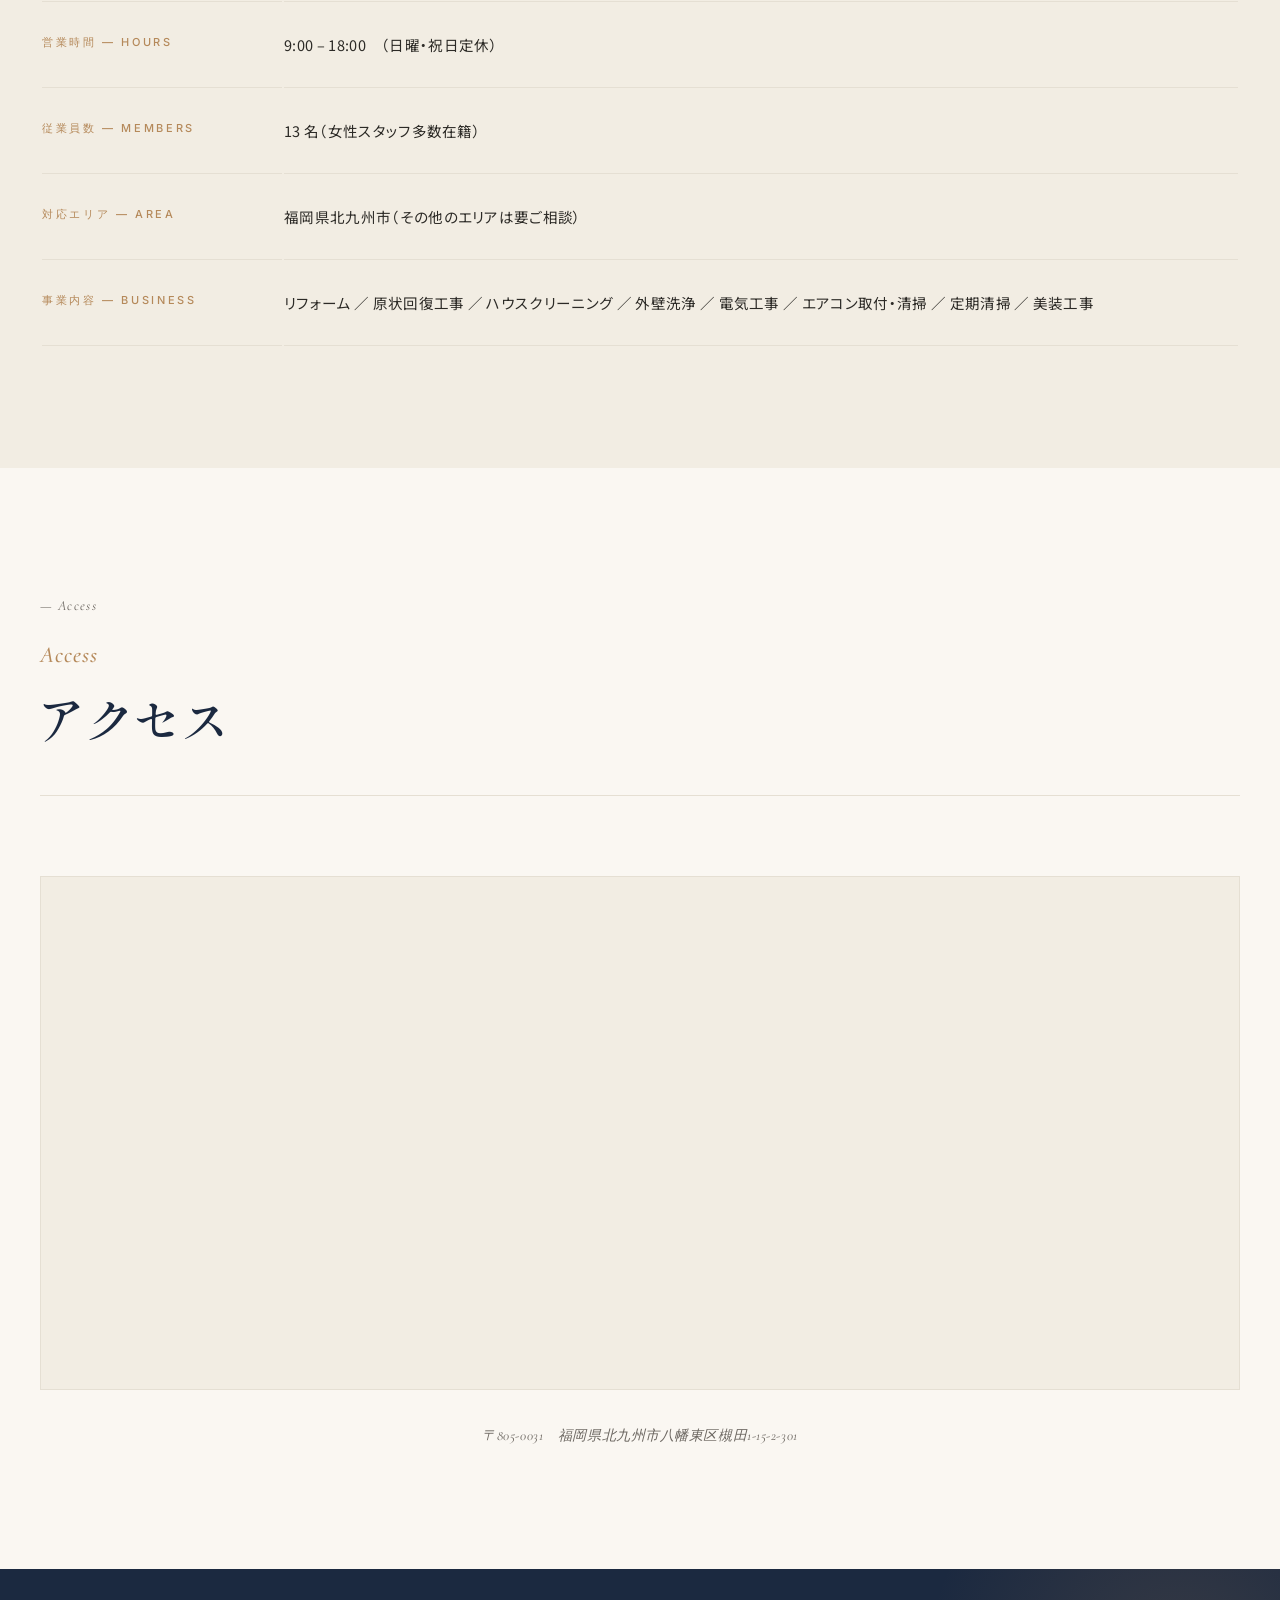
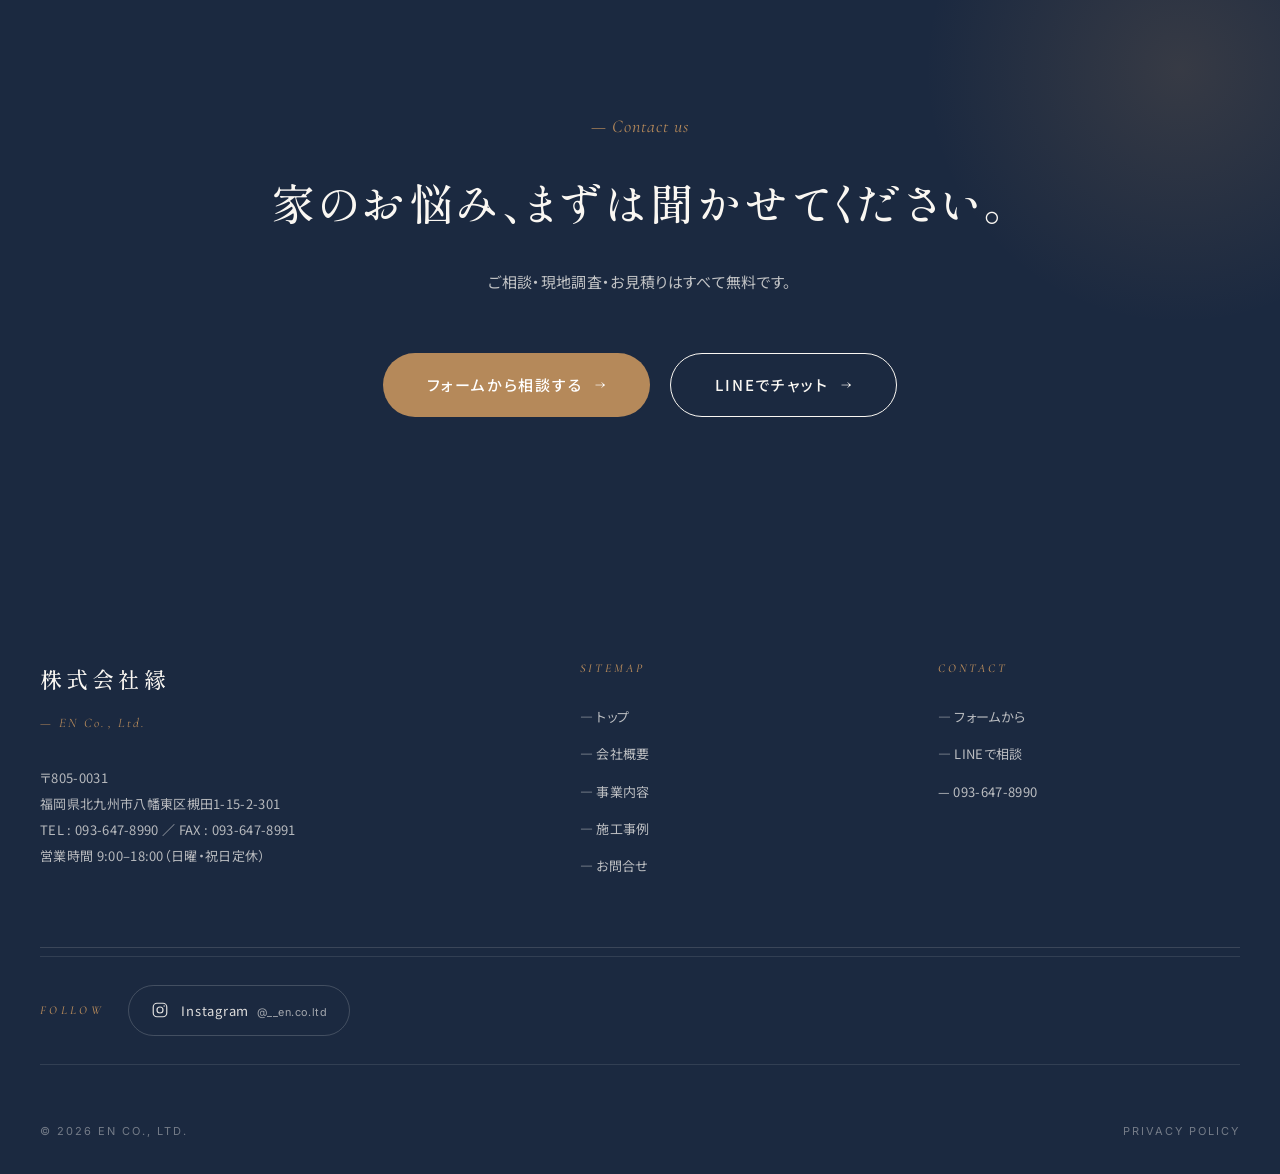
==== commit 493d224d: "Apply client revisions: address prefix, label, reasons order, sticky CTA Bundled response to the 202" ====
--- a/about.html
+++ b/about.html
@@ -4,7 +4,7 @@
 <meta charset="UTF-8">
 <meta name="viewport" content="width=device-width, initial-scale=1">
 <title>会社概要 ｜ 株式会社縁（えん）</title>
-<meta name="description" content="株式会社縁（えん）の会社概要・代表挨拶・アクセス情報。北九州市八幡東区を拠点に、お住まいのリフォームと賃貸物件の原状回復を二本柱に、住まいまわりの工事を承ります。">
+<meta name="description" content="株式会社縁（えん）の会社概要・代表挨拶・アクセス情報。福岡県北九州市八幡東区を拠点に、お住まいのリフォームと賃貸物件の原状回復を二本柱に、住まいまわりの工事を承ります。">
 <link rel="preconnect" href="https://fonts.googleapis.com">
 <link rel="preconnect" href="https://fonts.gstatic.com" crossorigin>
 <link href="https://fonts.googleapis.com/css2?family=Cormorant+Garamond:ital,wght@0,500;1,500;1,600&family=Inter:wght@400;500;600&family=Noto+Sans+JP:wght@300;400;500;700&family=Shippori+Mincho+B1:wght@400;500;600;700&display=swap" rel="stylesheet">
@@ -72,7 +72,7 @@
         </h3>
         <div class="greeting__body">
           <p>このたびは、株式会社縁（えん）のホームページをご覧いただきありがとうございます。</p>
-          <p>当社は2025年9月、北九州市・八幡東区にて設立いたしました。会社としてはまだ歩み始めたばかりですが、現場で長年の経験を積んだ職人たちが集まり、女性スタッフも多数在籍する体制でスタートしています。</p>
+          <p>当社は2025年9月、福岡県北九州市・八幡東区にて設立いたしました。現場で長年の経験を積んだ職人たちが集まり、女性スタッフも多数在籍する体制でスタートしています。</p>
           <p>私たちが力を入れているのは、<strong>お住まいのリフォーム</strong>と、<strong>賃貸物件の原状回復工事</strong>。<br>ご家庭での「もっと使いやすくしたい」「気になる場所を直したい」といったご相談はもちろん、不動産会社さま・オーナーさまの「次の入居者を迎える物件を整えたい」というご依頼まで、幅広くお引き受けしています。</p>
           <p>あわせて、ハウスクリーニング・外壁洗浄・電気工事から、エアコン取付・清掃・定期清掃・美装工事まで、住まいまわりのご相談を一社で完結。スピーディーで柔軟な対応を、女性スタッフを含むチームでお届けします。</p>
           <p>「ご縁を結び、空間を整える」——そんな想いで、一件一件のお仕事に誠実に向き合ってまいります。住まいでお困りごとがありましたら、まずはお気軽にお声がけください。</p>
@@ -109,7 +109,7 @@
         <tr><th>連絡先 — Contact</th><td>TEL : 093-647-8990　／　FAX : 093-647-8991</td></tr>
         <tr><th>営業時間 — Hours</th><td>9:00 – 18:00　（日曜・祝日定休）</td></tr>
         <tr><th>従業員数 — Members</th><td>13 名（女性スタッフ多数在籍）</td></tr>
-        <tr><th>対応エリア — Area</th><td>北九州市（その他のエリアは要ご相談）</td></tr>
+        <tr><th>対応エリア — Area</th><td>福岡県北九州市（その他のエリアは要ご相談）</td></tr>
         <tr><th>事業内容 — Business</th><td>リフォーム ／ 原状回復工事 ／ ハウスクリーニング ／ 外壁洗浄 ／ 電気工事 ／ エアコン取付・清掃 ／ 定期清掃 ／ 美装工事</td></tr>
       </tbody>
     </table>
@@ -131,7 +131,7 @@
     <div class="map-wrap" data-reveal>
       <iframe
         src="https://www.google.com/maps/embed?pb=!1m18!1m12!1m3!1d3313.010510557403!2d130.8457571!3d33.86362!2m3!1f0!2f0!3f0!3m2!1i1024!2i768!4f13.1!3m3!1m2!1s0x3543c70e6fc87651%3A0x85ad1da40b7b138c!2z44CSODA1LTAwMzEg56aP5bKh55yM5YyX5Lmd5bee5biC5YWr5bmh5p2x5Yy65qe755Sw77yR5LiB55uu77yR77yV4oiS77ySIFJleHl6IOanu-eUsA!5e0!3m2!1sja!2sjp!4v1779341698051!5m2!1sja!2sjp"
-        title="株式会社縁 所在地 ／ 北九州市八幡東区槻田1-15-2-301"
+        title="株式会社縁 所在地 ／ 福岡県北九州市八幡東区槻田1-15-2-301"
         loading="lazy"
         allowfullscreen
         referrerpolicy="no-referrer-when-downgrade"
@@ -206,5 +206,21 @@
 </footer>
 
 <script src="assets/js/main.js"></script>
+<!-- Sticky mobile CTA -->
+<div class="sticky-cta" aria-label="お問い合わせメニュー">
+  <a href="contact.html" class="sticky-cta__btn sticky-cta__btn--primary" aria-label="無料相談">
+    <svg viewBox="0 0 24 24" fill="none" stroke="currentColor" stroke-width="1.8" stroke-linecap="round" stroke-linejoin="round" aria-hidden="true">
+      <path d="M21 11.5a8.4 8.4 0 0 1-.9 3.8 8.5 8.5 0 0 1-7.6 4.7 8.4 8.4 0 0 1-3.8-.9L3 21l1.9-5.7a8.4 8.4 0 0 1-.9-3.8 8.5 8.5 0 0 1 4.7-7.6 8.4 8.4 0 0 1 3.8-.9h.5a8.5 8.5 0 0 1 8 8v.5z"/>
+    </svg>
+    <span>無料相談</span>
+  </a>
+  <a href="#" class="sticky-cta__btn sticky-cta__btn--line" aria-label="LINEで相談" target="_blank" rel="noopener">
+    <svg viewBox="0 0 24 24" fill="currentColor" aria-hidden="true">
+      <path d="M19 4H5a3 3 0 0 0-3 3v8a3 3 0 0 0 3 3h3v4l4-4h7a3 3 0 0 0 3-3V7a3 3 0 0 0-3-3zm-9 9.5H8.5v-3H7v3H5.5v-4H7v-.5h1.5v.5H10v4zm3-2c0 .3-.2.5-.5.5h-2v.5h2.5v1H11.5c-.3 0-.5-.2-.5-.5v-2c0-.3.2-.5.5-.5h2v-.5H11v-1h2.5c.3 0 .5.2.5.5v2zm5 0c0 .3-.2.5-.5.5H17l1.5 1.5h-1L16 12v1.5h-1V9.5h1V11l1.5-1.5h1L17 11l1.5.5c.3 0 .5.2.5.5v1z"/>
+    </svg>
+    <span>LINEで相談</span>
+  </a>
+</div>
 </body>
+
 </html>
--- a/assets/css/style.css
+++ b/assets/css/style.css
@@ -303,7 +303,7 @@
   margin-bottom: 48px;
   max-width: 520px;
 }
-.hero__ctas { display: flex; gap: 16px; flex-wrap: wrap; }
+.hero__ctas { display: flex; gap: 16px; flex-wrap: wrap; justify-content: flex-end; }
 
 .hero__visual {
   position: relative;
@@ -590,6 +590,7 @@
 .work {
   display: block;
   cursor: pointer;
+  position: relative;
 }
 .work__thumb {
   aspect-ratio: 4 / 5;
@@ -598,6 +599,50 @@
   margin-bottom: 24px;
   background: var(--bg-alt);
 }
+.work__thumb::after {
+  content: "View Case  →";
+  position: absolute;
+  inset: 0;
+  display: grid;
+  place-items: center;
+  background: rgba(15, 31, 51, 0);
+  color: var(--bg);
+  font-family: var(--ff-en);
+  font-style: italic;
+  font-size: 18px;
+  letter-spacing: 0.22em;
+  opacity: 0;
+  transition: background 0.5s var(--ease), opacity 0.4s var(--ease);
+  pointer-events: none;
+  z-index: 2;
+}
+.work:hover .work__thumb::after {
+  background: rgba(15, 31, 51, 0.55);
+  opacity: 1;
+}
+.work__title {
+  position: relative;
+  padding-right: 28px;
+}
+.work__title::after {
+  content: "→";
+  position: absolute;
+  right: 0;
+  top: 50%;
+  transform: translateY(-50%);
+  color: var(--accent);
+  font-family: var(--ff-en);
+  font-style: italic;
+  font-size: 22px;
+  opacity: 0.55;
+  transition: transform 0.4s var(--ease), opacity 0.3s;
+}
+.work:hover .work__title::after {
+  opacity: 1;
+  transform: translateY(-50%) translateX(6px);
+}
+.work--placeholder .work__thumb::after,
+.work--placeholder .work__title::after { display: none; }
 .work__thumb img {
   width: 100%;
   height: 100%;
@@ -700,7 +745,7 @@
   margin-bottom: 24px;
   color: var(--text);
 }
-.about-preview__cta { margin-top: 40px; display: flex; gap: 24px; flex-wrap: wrap; align-items: center; }
+.about-preview__cta { margin-top: 40px; display: flex; gap: 24px; flex-wrap: wrap; align-items: center; justify-content: flex-end; }
 .about-preview__ig {
   display: inline-flex;
   align-items: center;
@@ -1484,6 +1529,55 @@
 .form__check input[type="checkbox"] { width: 18px; height: 18px; accent-color: var(--accent-dk); margin: 0; }
 .form__submit { display: flex; justify-content: center; margin-top: 56px; }
 .form-note { font-family: var(--ff-en); font-style: italic; font-size: 13px; color: var(--text-mute); text-align: center; margin-top: 24px; letter-spacing: 0.04em; }
+
+/* ---------- Sticky mobile CTA ---------- */
+.sticky-cta {
+  display: none;
+  position: fixed;
+  left: 0;
+  right: 0;
+  bottom: 0;
+  z-index: 90;
+  padding: 10px 12px calc(10px + env(safe-area-inset-bottom));
+  background: rgba(15, 31, 51, 0.92);
+  backdrop-filter: blur(12px);
+  -webkit-backdrop-filter: blur(12px);
+  box-shadow: 0 -8px 24px rgba(0, 0, 0, 0.18);
+  gap: 10px;
+}
+.sticky-cta__btn {
+  flex: 1;
+  display: inline-flex;
+  align-items: center;
+  justify-content: center;
+  gap: 8px;
+  min-height: 52px;
+  padding: 0 16px;
+  border-radius: 999px;
+  font-size: 14px;
+  font-weight: 600;
+  letter-spacing: 0.08em;
+  color: var(--bg);
+  transition: transform 0.3s var(--ease), opacity 0.3s;
+  text-decoration: none;
+}
+.sticky-cta__btn--primary {
+  background: var(--accent);
+}
+.sticky-cta__btn--primary:active { transform: translateY(1px); background: var(--accent-dk); }
+.sticky-cta__btn--line {
+  background: #06c755;
+}
+.sticky-cta__btn--line:active { transform: translateY(1px); background: #05a848; }
+.sticky-cta__btn svg { width: 18px; height: 18px; }
+
+@media (max-width: 1024px) {
+  .sticky-cta { display: flex; }
+  /* Allow content to flow without being covered */
+  body { padding-bottom: 80px; }
+  body.menu-open { padding-bottom: 0; }
+  .footer { padding-bottom: 88px; }
+}
 
 /* ---------- Reveal animation ---------- */
 [data-reveal] {
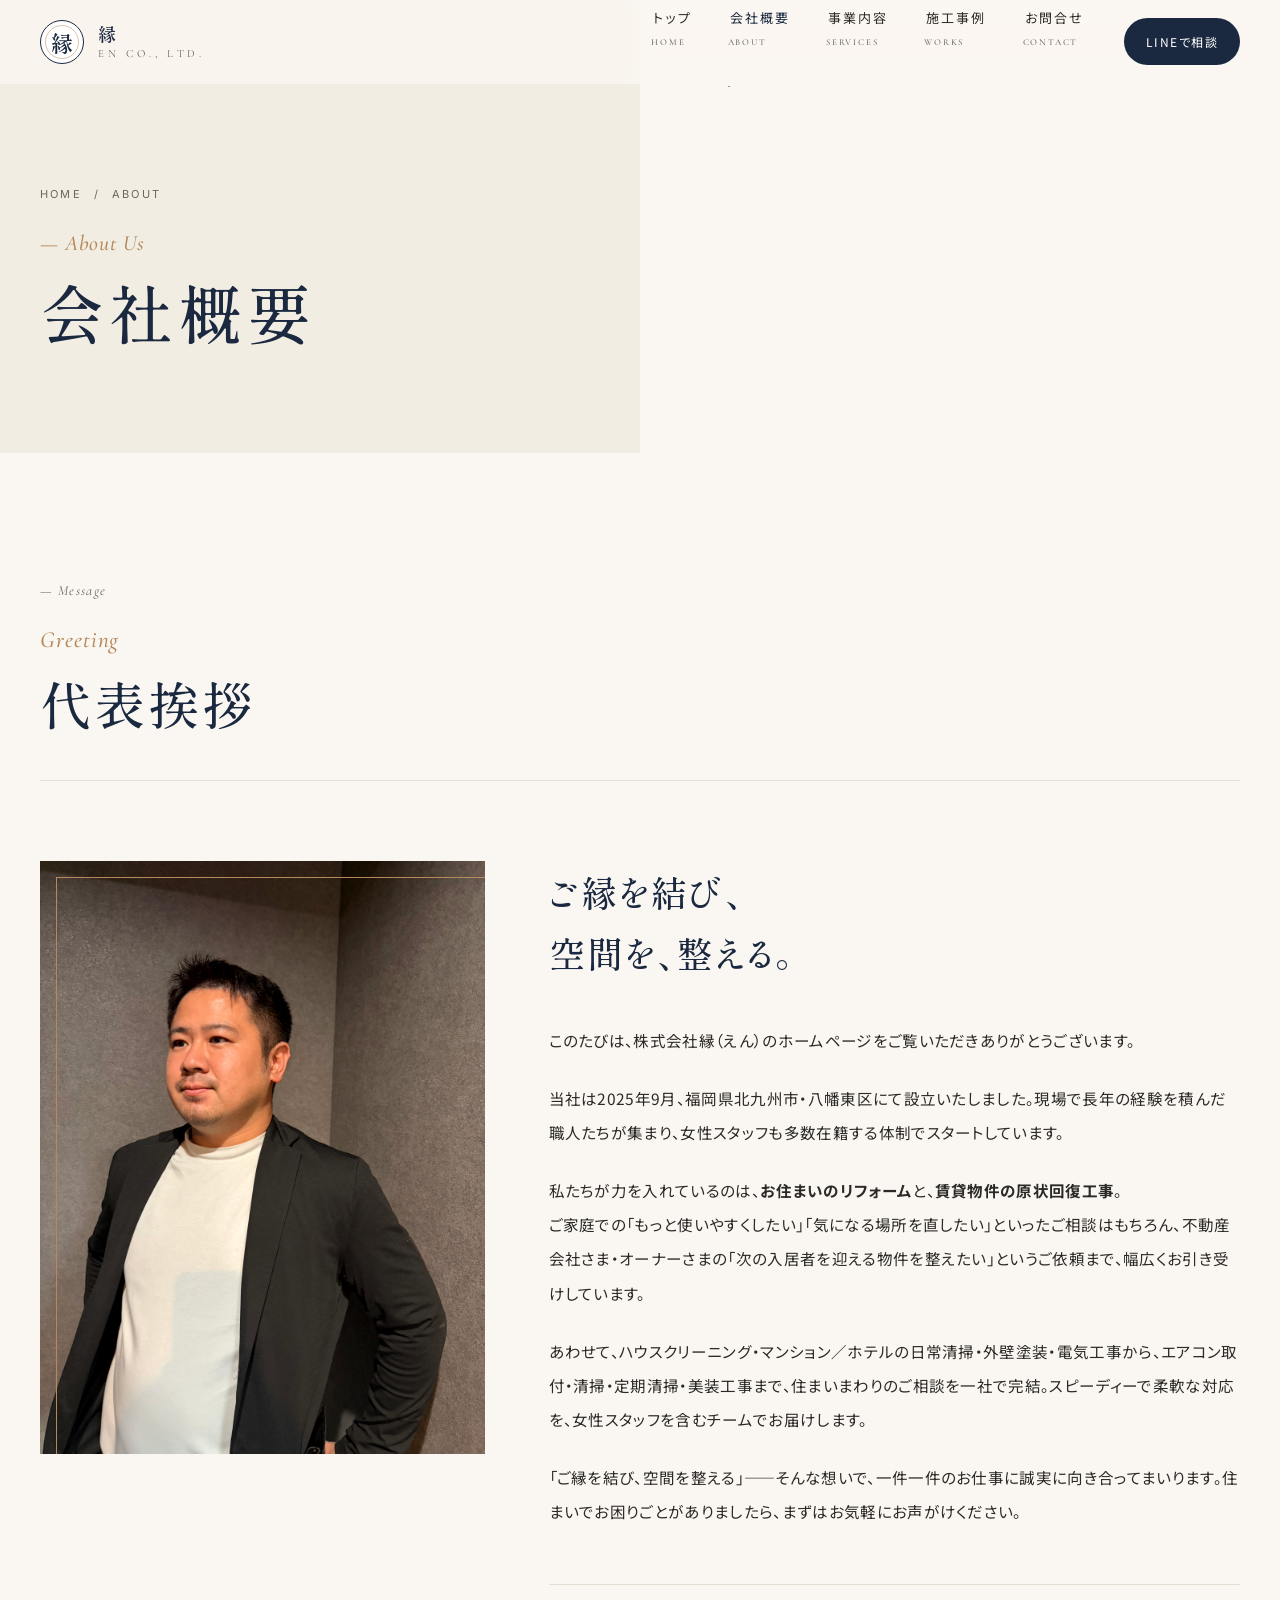
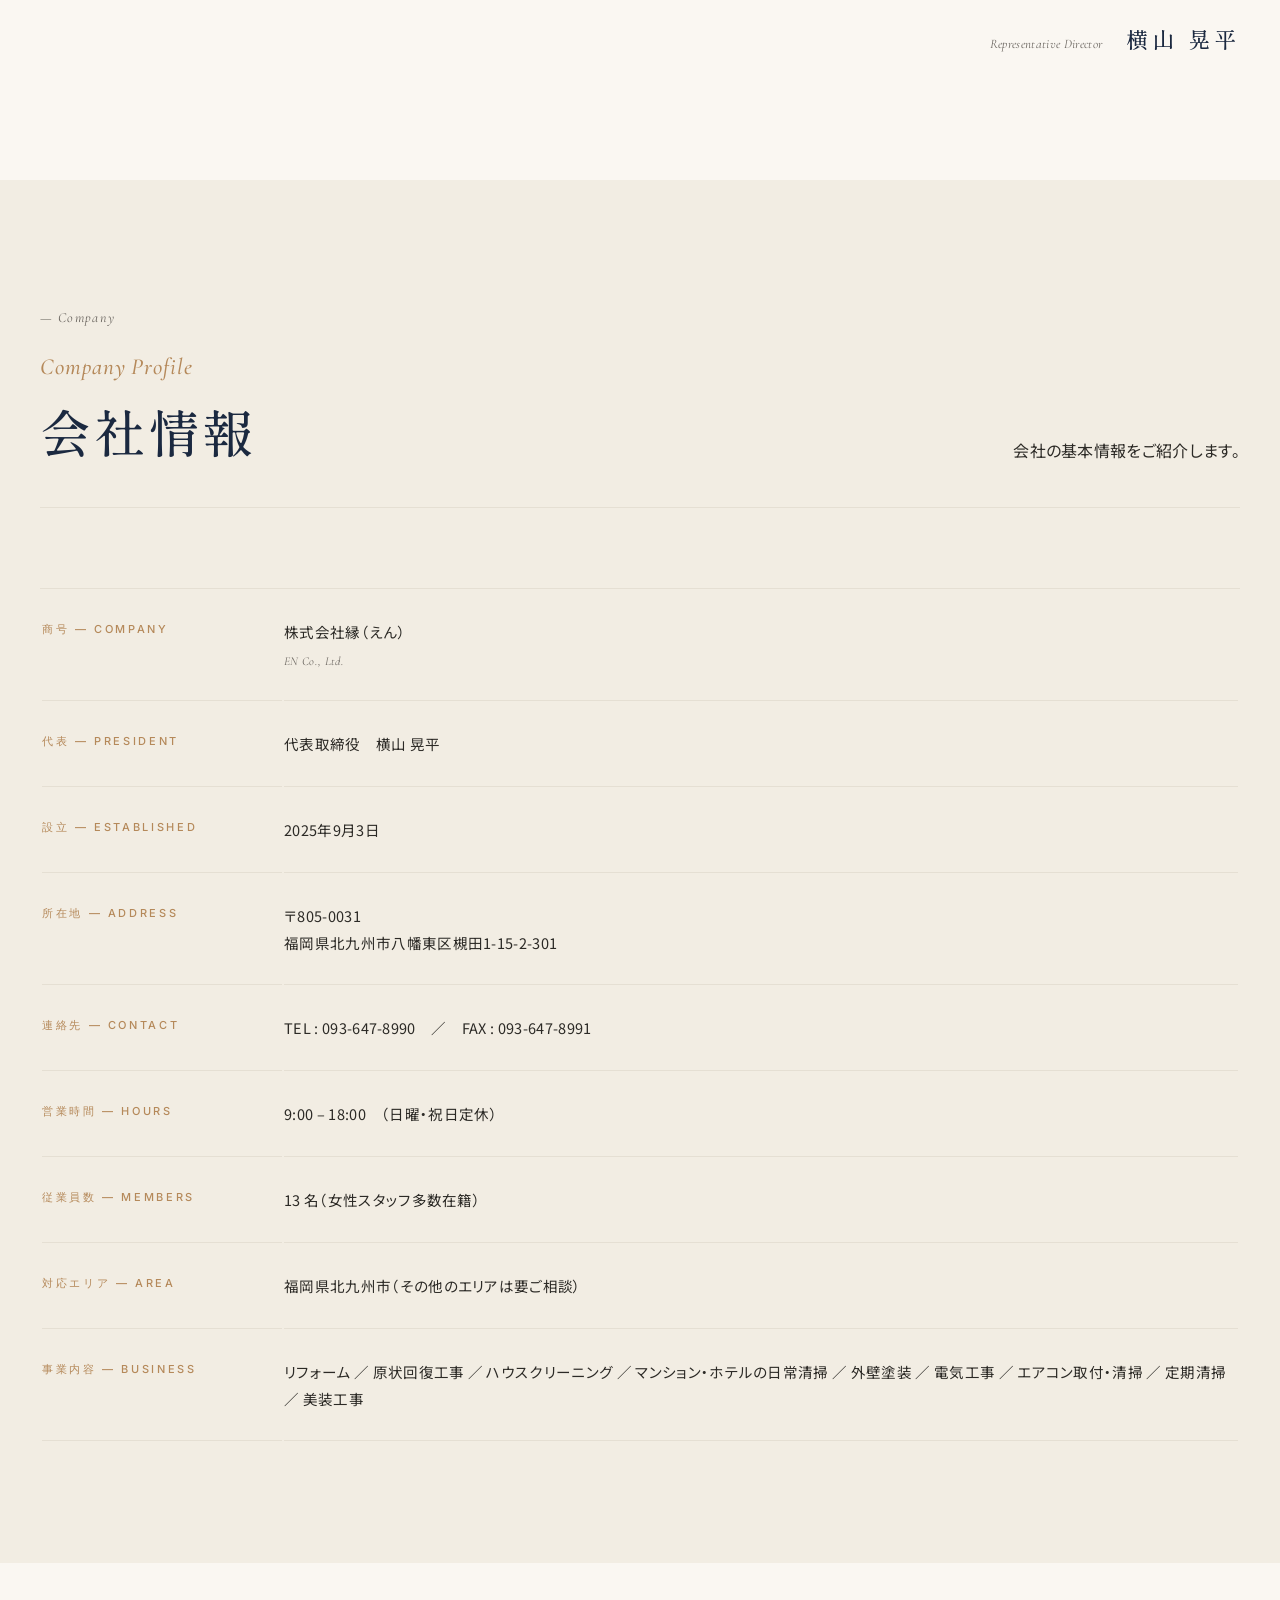
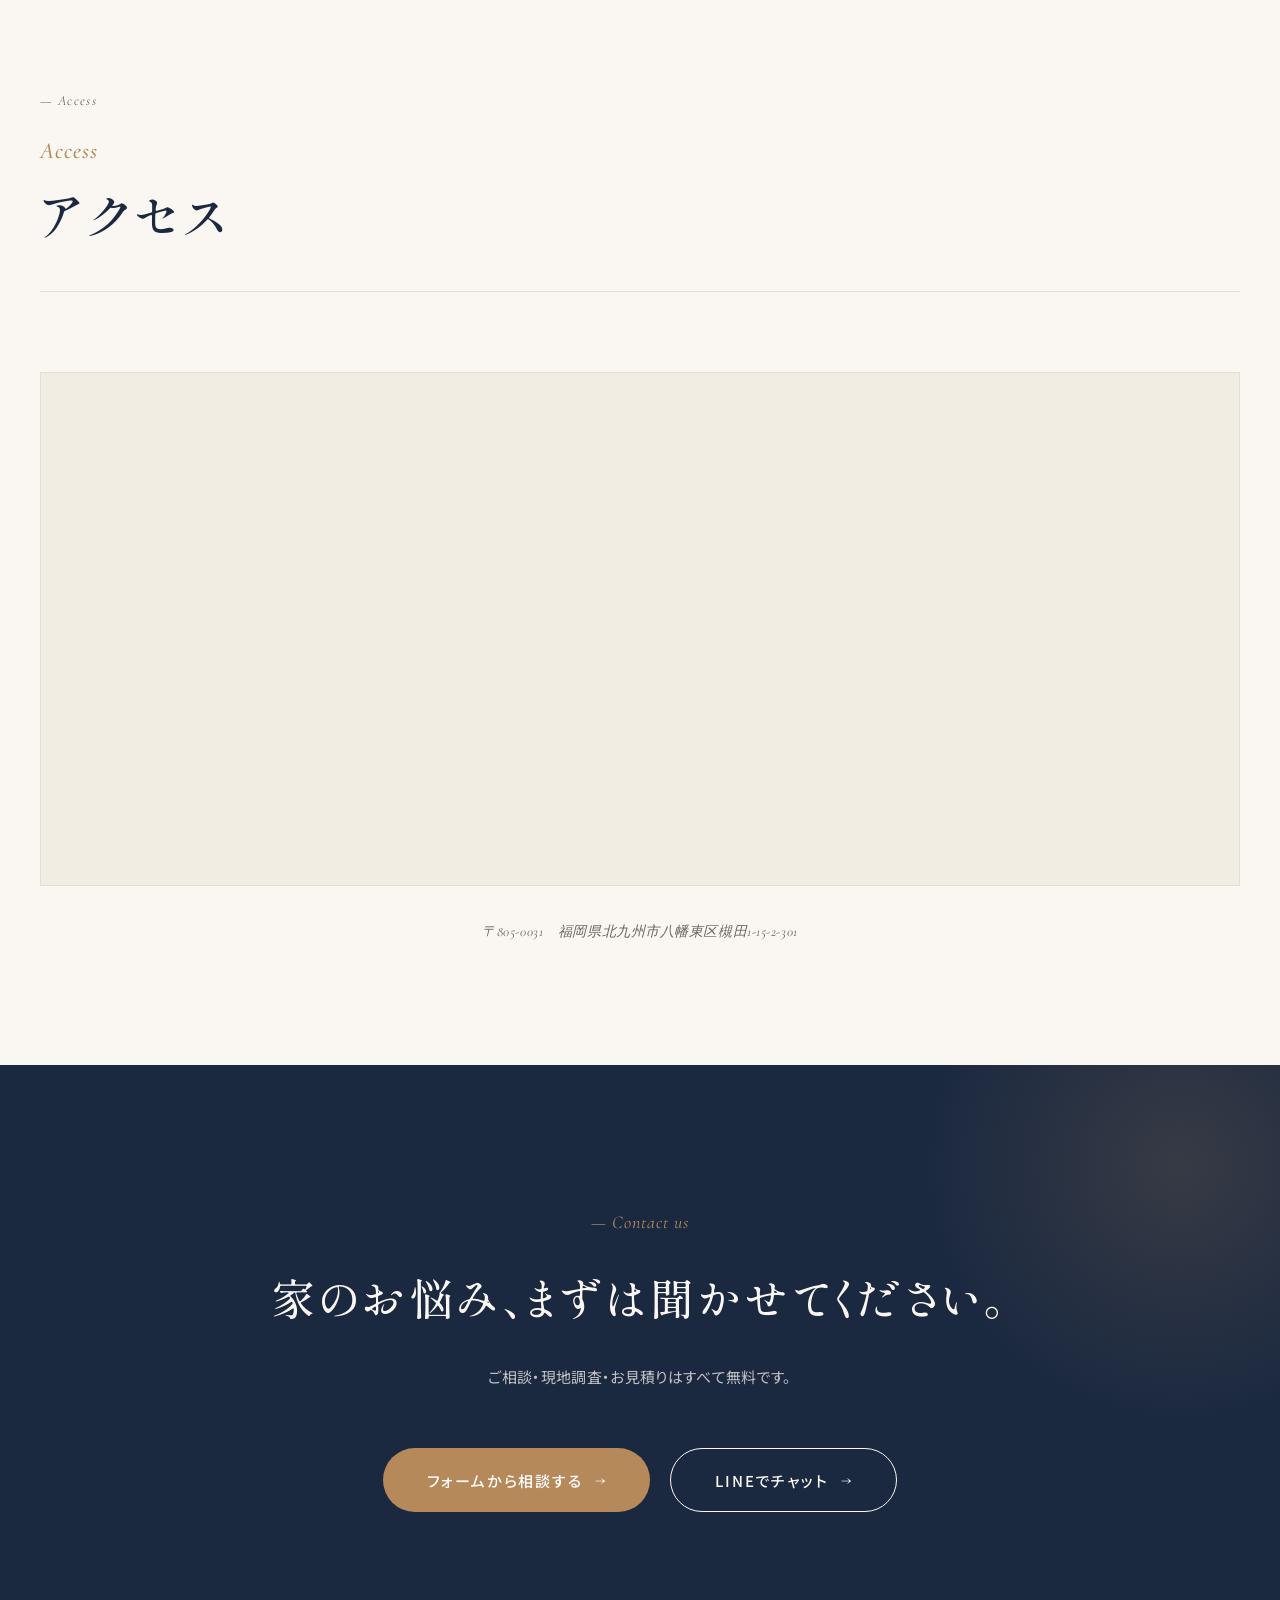
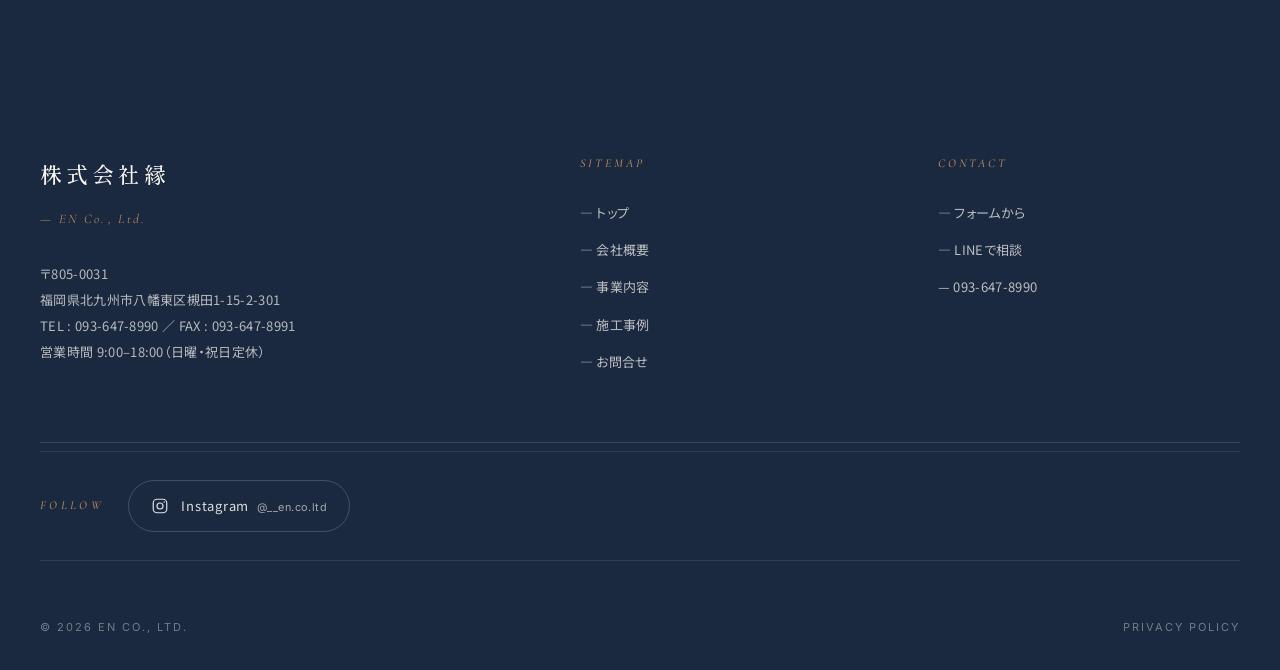
==== commit 359932f6: "Reshuffle services + add CEO photo + temp free-stock hero Per client direction (2026-06-26): - Drop " ====
--- a/about.html
+++ b/about.html
@@ -4,7 +4,7 @@
 <meta charset="UTF-8">
 <meta name="viewport" content="width=device-width, initial-scale=1">
 <title>会社概要 ｜ 株式会社縁（えん）</title>
-<meta name="description" content="株式会社縁（えん）の会社概要・代表挨拶・アクセス情報。福岡県北九州市八幡東区を拠点に、お住まいのリフォームと賃貸物件の原状回復を二本柱に、住まいまわりの工事を承ります。">
+<meta name="description" content="株式会社縁（えん）の会社概要・代表挨拶・アクセス情報。福岡県北九州市八幡東区を拠点に、お住まいのリフォームと賃貸物件の原状回復を二本柱に、ハウスクリーニング・マンション/ホテル日常清掃・外壁塗装・電気工事まで承ります。">
 <link rel="preconnect" href="https://fonts.googleapis.com">
 <link rel="preconnect" href="https://fonts.gstatic.com" crossorigin>
 <link href="https://fonts.googleapis.com/css2?family=Cormorant+Garamond:ital,wght@0,500;1,500;1,600&family=Inter:wght@400;500;600&family=Noto+Sans+JP:wght@300;400;500;700&family=Shippori+Mincho+B1:wght@400;500;600;700&display=swap" rel="stylesheet">
@@ -26,7 +26,7 @@
         <li><a href="works.html">施工事例<small>WORKS</small></a></li>
         <li><a href="contact.html">お問合せ<small>CONTACT</small></a></li>
       </ul>
-      <a href="#" class="gnav__cta">LINEで相談</a>
+      <a href="https://line.me/ti/p/b95CALSYRF" class="gnav__cta" target="_blank" rel="noopener">LINEで相談</a>
       <button class="menu-toggle" aria-label="メニュー"><span></span><span></span><span></span></button>
     </nav>
   </div>
@@ -43,9 +43,6 @@
           会社概要
         </h1>
       </div>
-      <div class="page-hero__visual" data-reveal>
-        <img src="assets/img/works/case01/after-01-ldk-angle.jpg" alt="リノベーション後のLDK">
-      </div>
     </div>
   </div>
 </section>
@@ -64,7 +61,9 @@
     </header>
 
     <div class="greeting">
-      <div class="greeting__photo" data-reveal></div>
+      <div class="greeting__photo" data-reveal>
+        <img src="assets/img/about/yokoyama.jpg" alt="株式会社縁 代表取締役 横山晃平">
+      </div>
       <div data-reveal>
         <h3 class="greeting__title">
           ご縁を結び、<br>
@@ -74,7 +73,7 @@
           <p>このたびは、株式会社縁（えん）のホームページをご覧いただきありがとうございます。</p>
           <p>当社は2025年9月、福岡県北九州市・八幡東区にて設立いたしました。現場で長年の経験を積んだ職人たちが集まり、女性スタッフも多数在籍する体制でスタートしています。</p>
           <p>私たちが力を入れているのは、<strong>お住まいのリフォーム</strong>と、<strong>賃貸物件の原状回復工事</strong>。<br>ご家庭での「もっと使いやすくしたい」「気になる場所を直したい」といったご相談はもちろん、不動産会社さま・オーナーさまの「次の入居者を迎える物件を整えたい」というご依頼まで、幅広くお引き受けしています。</p>
-          <p>あわせて、ハウスクリーニング・外壁洗浄・電気工事から、エアコン取付・清掃・定期清掃・美装工事まで、住まいまわりのご相談を一社で完結。スピーディーで柔軟な対応を、女性スタッフを含むチームでお届けします。</p>
+          <p>あわせて、ハウスクリーニング・マンション／ホテルの日常清掃・外壁塗装・電気工事から、エアコン取付・清掃・定期清掃・美装工事まで、住まいまわりのご相談を一社で完結。スピーディーで柔軟な対応を、女性スタッフを含むチームでお届けします。</p>
           <p>「ご縁を結び、空間を整える」——そんな想いで、一件一件のお仕事に誠実に向き合ってまいります。住まいでお困りごとがありましたら、まずはお気軽にお声がけください。</p>
         </div>
         <div class="greeting__sign">
@@ -110,7 +109,7 @@
         <tr><th>営業時間 — Hours</th><td>9:00 – 18:00　（日曜・祝日定休）</td></tr>
         <tr><th>従業員数 — Members</th><td>13 名（女性スタッフ多数在籍）</td></tr>
         <tr><th>対応エリア — Area</th><td>福岡県北九州市（その他のエリアは要ご相談）</td></tr>
-        <tr><th>事業内容 — Business</th><td>リフォーム ／ 原状回復工事 ／ ハウスクリーニング ／ 外壁洗浄 ／ 電気工事 ／ エアコン取付・清掃 ／ 定期清掃 ／ 美装工事</td></tr>
+        <tr><th>事業内容 — Business</th><td>リフォーム ／ 原状回復工事 ／ ハウスクリーニング ／ マンション・ホテルの日常清掃 ／ 外壁塗装 ／ 電気工事 ／ エアコン取付・清掃 ／ 定期清掃 ／ 美装工事</td></tr>
       </tbody>
     </table>
   </div>
@@ -152,7 +151,7 @@
       <p class="cta__sub">ご相談・現地調査・お見積りはすべて無料です。</p>
       <div class="cta__btns">
         <a href="contact.html" class="btn btn--accent btn--lg">フォームから相談する</a>
-        <a href="#" class="btn btn--ghost btn--lg">LINEでチャット</a>
+        <a href="https://line.me/ti/p/b95CALSYRF" class="btn btn--ghost btn--lg" target="_blank" rel="noopener">LINEでチャット</a>
       </div>
     </div>
   </div>
@@ -180,7 +179,7 @@
         <p class="footer__nav-title">Contact</p>
         <ul class="footer__nav-list">
           <li><a href="contact.html">— フォームから</a></li>
-          <li><a href="#">— LINEで相談</a></li>
+          <li><a href="https://line.me/ti/p/b95CALSYRF" target="_blank" rel="noopener">— LINEで相談</a></li>
           <li><a href="tel:0936478990">— 093-647-8990</a></li>
         </ul>
       </div>
@@ -214,7 +213,7 @@
     </svg>
     <span>無料相談</span>
   </a>
-  <a href="#" class="sticky-cta__btn sticky-cta__btn--line" aria-label="LINEで相談" target="_blank" rel="noopener">
+  <a href="https://line.me/ti/p/b95CALSYRF" class="sticky-cta__btn sticky-cta__btn--line" aria-label="LINEで相談" target="_blank" rel="noopener">
     <svg viewBox="0 0 24 24" fill="currentColor" aria-hidden="true">
       <path d="M19 4H5a3 3 0 0 0-3 3v8a3 3 0 0 0 3 3h3v4l4-4h7a3 3 0 0 0 3-3V7a3 3 0 0 0-3-3zm-9 9.5H8.5v-3H7v3H5.5v-4H7v-.5h1.5v.5H10v4zm3-2c0 .3-.2.5-.5.5h-2v.5h2.5v1H11.5c-.3 0-.5-.2-.5-.5v-2c0-.3.2-.5.5-.5h2v-.5H11v-1h2.5c.3 0 .5.2.5.5v2zm5 0c0 .3-.2.5-.5.5H17l1.5 1.5h-1L16 12v1.5h-1V9.5h1V11l1.5-1.5h1L17 11l1.5.5c.3 0 .5.2.5.5v1z"/>
     </svg>
--- a/assets/css/style.css
+++ b/assets/css/style.css
@@ -314,7 +314,7 @@
   content: "";
   position: absolute;
   inset: 0;
-  background: url('../img/works/case01/after-02-ldk-wide.jpg') center/cover;
+  background: url('../img/hero/hero-en.jpg') center/cover;
   filter: saturate(0.85) contrast(1.05);
 }
 .hero__visual::after {
@@ -938,7 +938,15 @@
   background: var(--bg-alt);
   overflow: hidden;
 }
-.greeting__photo::before {
+.greeting__photo img {
+  width: 100%;
+  height: 100%;
+  object-fit: cover;
+  object-position: center 22%;
+  filter: saturate(0.92) contrast(1.04);
+  display: block;
+}
+.greeting__photo:not(:has(img))::before {
   content: "PHOTO\AComing soon";
   white-space: pre;
   position: absolute;
@@ -1008,6 +1016,79 @@
 .svc-row__visual { aspect-ratio: 4 / 5; overflow: hidden; position: relative; }
 .svc-row__visual img { width: 100%; height: 100%; object-fit: cover; filter: saturate(0.85) contrast(1.04); }
 .svc-row__visual::after { content: ""; position: absolute; inset: 0; border: 1px solid var(--accent); transform: translate(16px, 16px); pointer-events: none; }
+
+.svc-row__visual--ba {
+  aspect-ratio: auto;
+  display: grid;
+  grid-template-columns: 1fr 1fr;
+  gap: 14px;
+  overflow: visible;
+}
+.svc-row__visual--ba::after { display: none; }
+.svc-row__visual--ba .ba-shot {
+  position: relative;
+  aspect-ratio: 3 / 4;
+  overflow: hidden;
+}
+.svc-row__visual--ba .ba-shot img {
+  width: 100%;
+  height: 100%;
+  object-fit: cover;
+  filter: saturate(0.92) contrast(1.04);
+}
+.svc-row__visual--ba .ba-shot figcaption {
+  position: absolute;
+  top: 12px;
+  left: 12px;
+  font-family: var(--ff-en);
+  font-style: italic;
+  font-size: 12px;
+  letter-spacing: 0.22em;
+  text-transform: uppercase;
+  color: #fff;
+  background: rgba(20, 20, 20, 0.62);
+  padding: 6px 12px;
+  backdrop-filter: blur(2px);
+  -webkit-backdrop-filter: blur(2px);
+}
+.svc-row__visual--ba .ba-shot--after::after {
+  content: "";
+  position: absolute;
+  inset: 0;
+  border: 1px solid var(--accent);
+  transform: translate(10px, 10px);
+  pointer-events: none;
+}
+@media (max-width: 720px) {
+  .svc-row__visual--ba { gap: 10px; }
+  .svc-row__visual--ba .ba-shot figcaption { font-size: 10px; padding: 4px 8px; top: 8px; left: 8px; }
+}
+
+.svc-row__visual--illust {
+  background: linear-gradient(135deg, var(--bg-alt) 0%, #ece5d8 100%);
+  display: grid;
+  place-items: center;
+  color: var(--accent-dk, var(--accent));
+}
+.svc-row__visual--illust .svc-illust {
+  width: 58%;
+  height: auto;
+  max-width: 240px;
+  opacity: 0.78;
+}
+.svc-row__visual--illust .svc-row__visual-note {
+  position: absolute;
+  bottom: 28px;
+  left: 0;
+  right: 0;
+  text-align: center;
+  font-family: var(--ff-en);
+  font-style: italic;
+  font-size: 13px;
+  letter-spacing: 0.24em;
+  text-transform: uppercase;
+  color: var(--text-mute);
+}
 
 .svc-row__visual--coming {
   background: linear-gradient(135deg, var(--bg-alt) 0%, var(--line) 100%);
@@ -1529,6 +1610,56 @@
 .form__check input[type="checkbox"] { width: 18px; height: 18px; accent-color: var(--accent-dk); margin: 0; }
 .form__submit { display: flex; justify-content: center; margin-top: 56px; }
 .form-note { font-family: var(--ff-en); font-style: italic; font-size: 13px; color: var(--text-mute); text-align: center; margin-top: 24px; letter-spacing: 0.04em; }
+.form__hp {
+  position: absolute !important;
+  width: 1px; height: 1px;
+  padding: 0; margin: -1px; overflow: hidden;
+  clip: rect(0, 0, 0, 0);
+  white-space: nowrap; border: 0;
+}
+.form-complete {
+  background: var(--paper);
+  padding: 96px 80px;
+  border: 1px solid var(--line);
+  text-align: center;
+  position: relative;
+}
+.form-complete::after {
+  content: "";
+  position: absolute;
+  inset: 0;
+  border: 1px solid var(--accent);
+  transform: translate(12px, 12px);
+  pointer-events: none;
+}
+.form-complete__eyebrow {
+  font-family: var(--ff-en);
+  font-style: italic;
+  font-size: 13px;
+  letter-spacing: 0.24em;
+  color: var(--accent-dk);
+  margin-bottom: 20px;
+  text-transform: uppercase;
+}
+.form-complete__title {
+  font-family: var(--ff-serif);
+  font-size: clamp(22px, 2.6vw, 30px);
+  font-weight: 500;
+  color: var(--ink);
+  margin-bottom: 24px;
+  letter-spacing: 0.04em;
+}
+.form-complete__desc {
+  font-size: 15px;
+  line-height: 2.1;
+  color: var(--text);
+  letter-spacing: 0.04em;
+}
+.form-complete__desc a { color: var(--accent-dk); border-bottom: 1px solid currentColor; }
+@media (max-width: 720px) {
+  .form-complete { padding: 56px 24px; }
+  .form-complete__desc { font-size: 14px; line-height: 2; }
+}
 
 /* ---------- Sticky mobile CTA ---------- */
 .sticky-cta {
